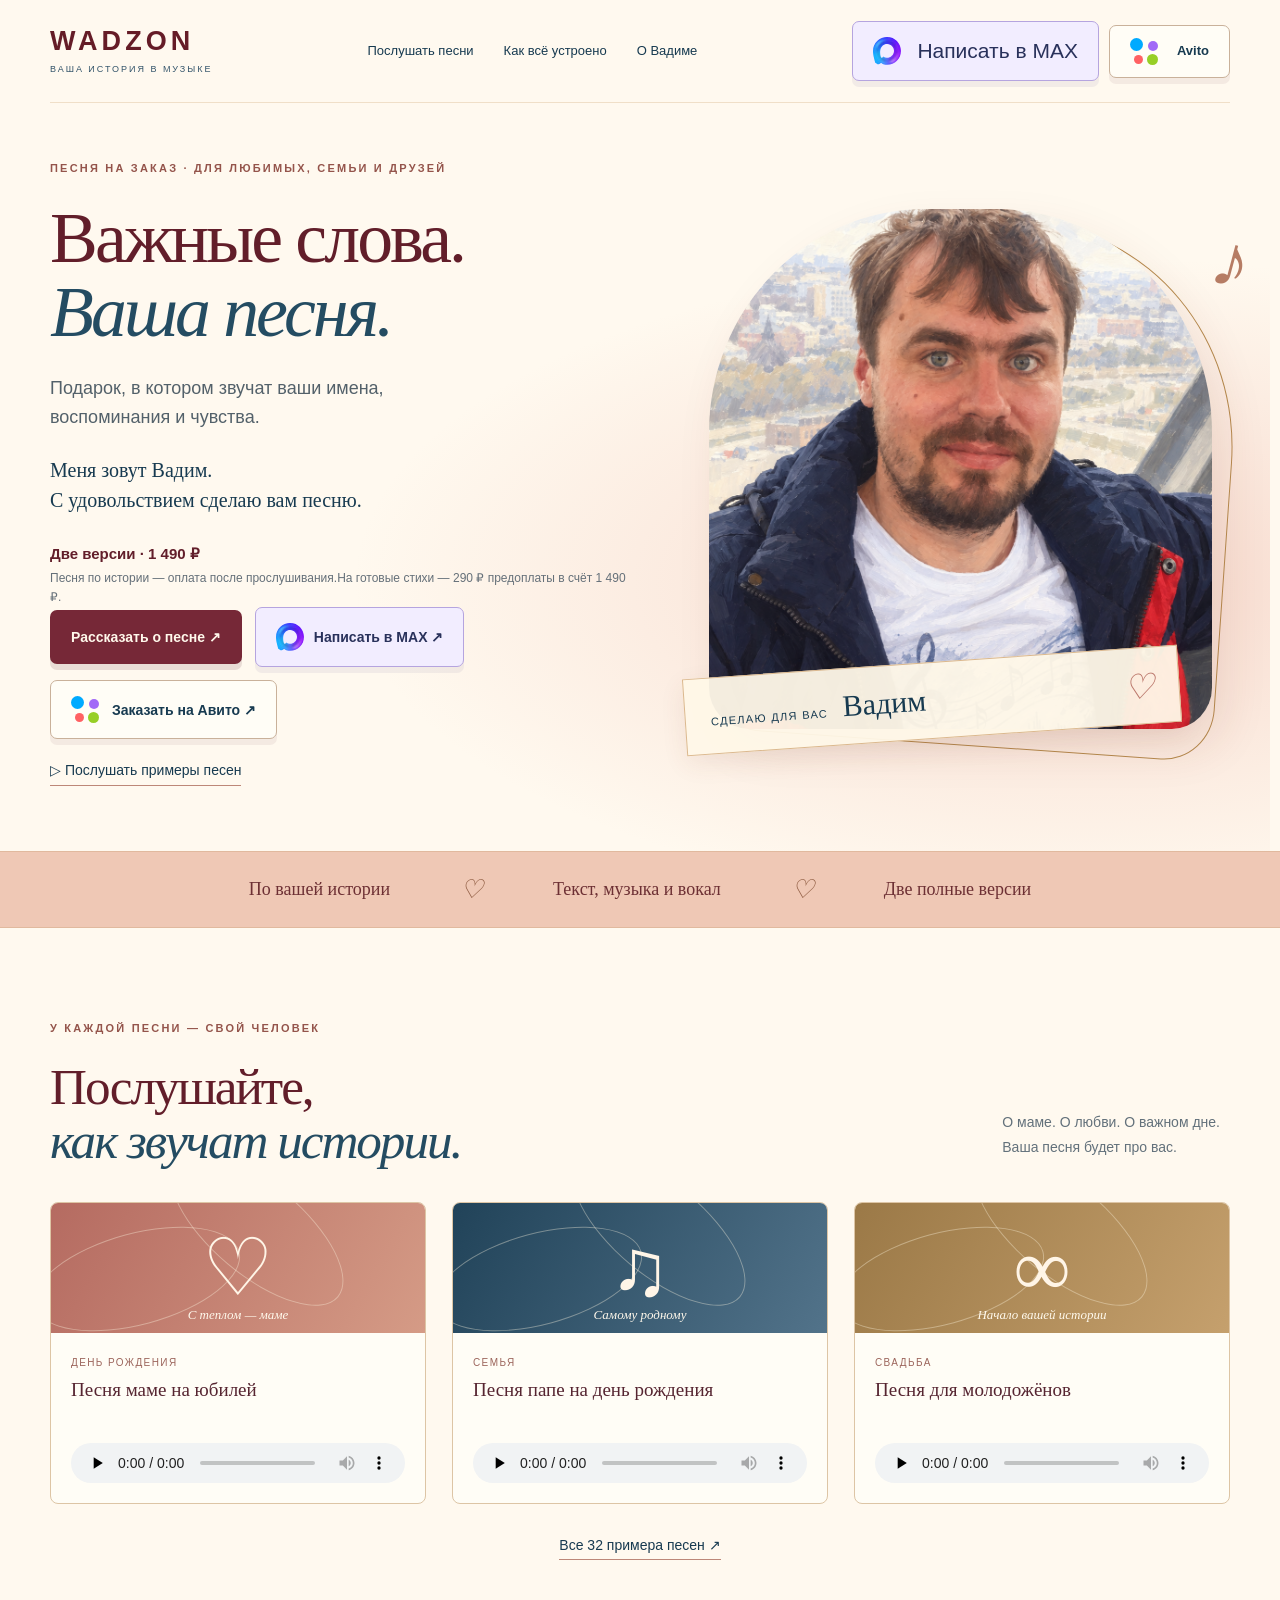
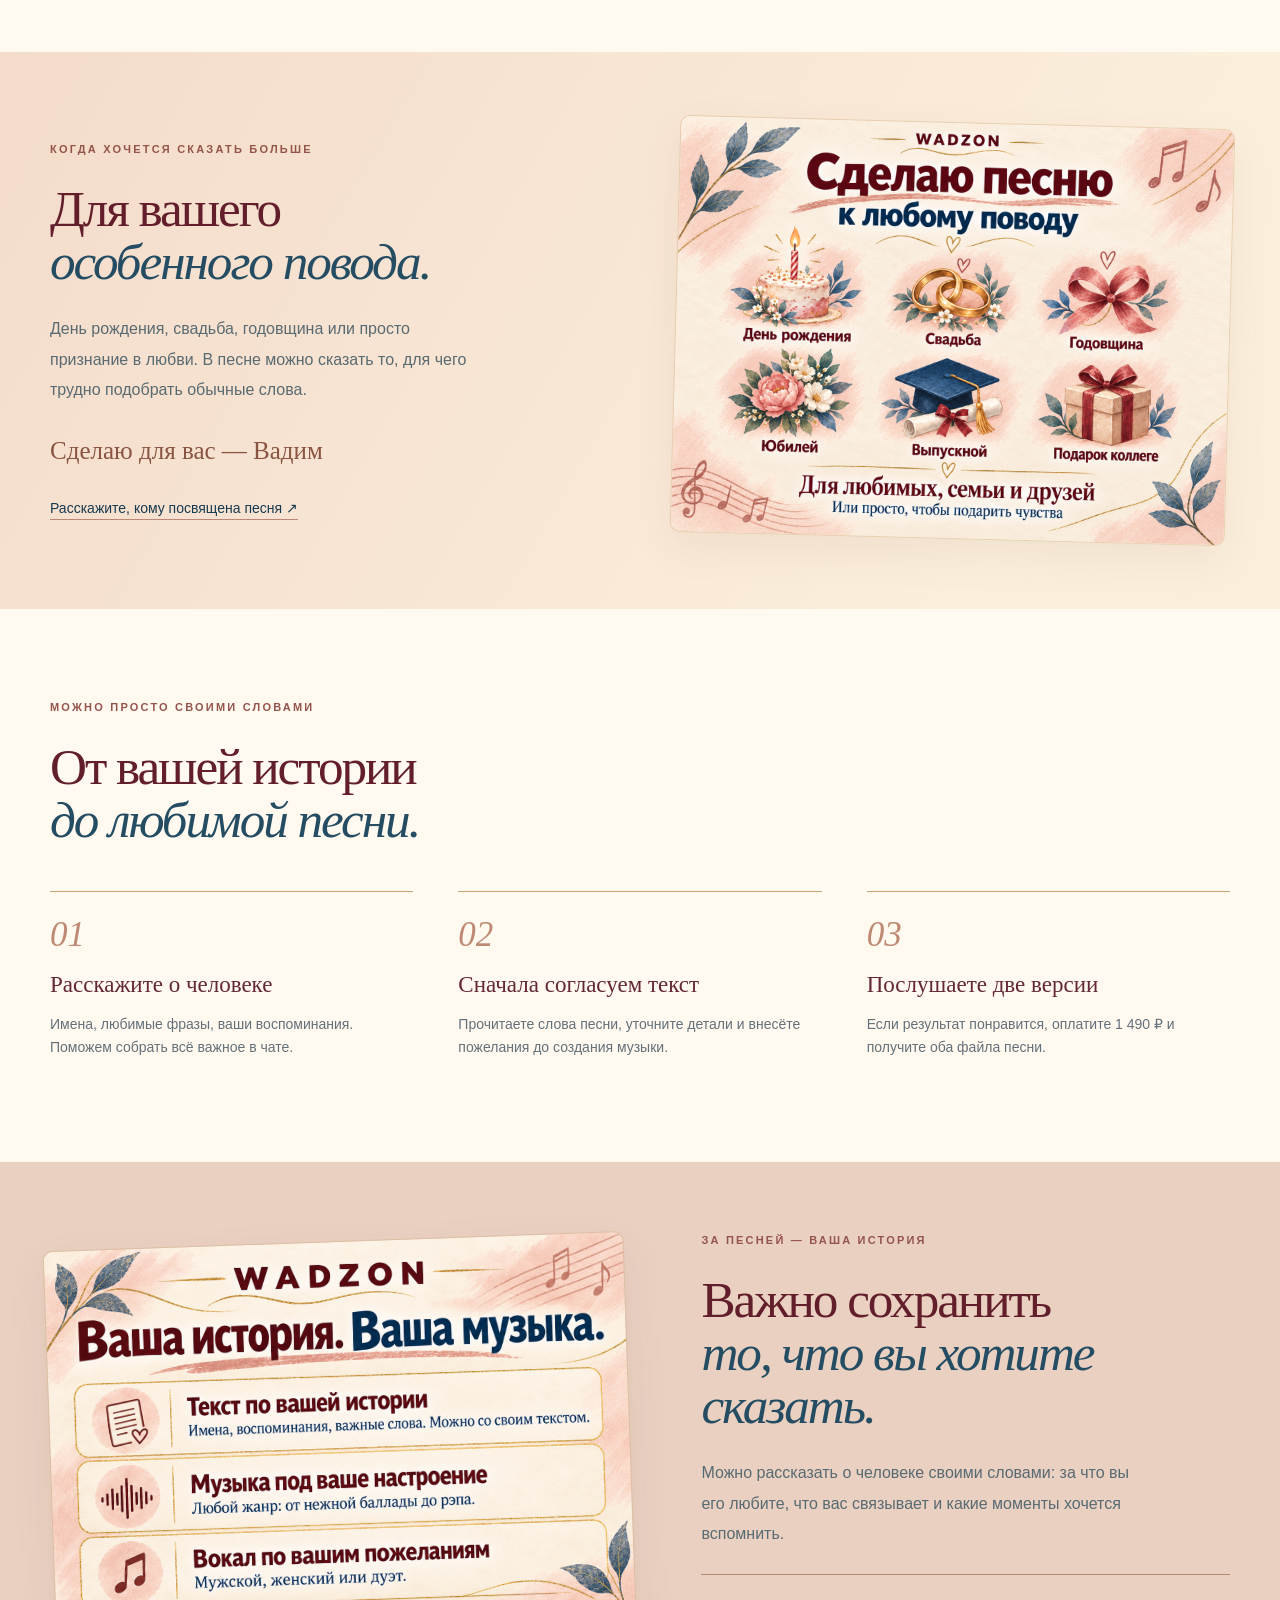
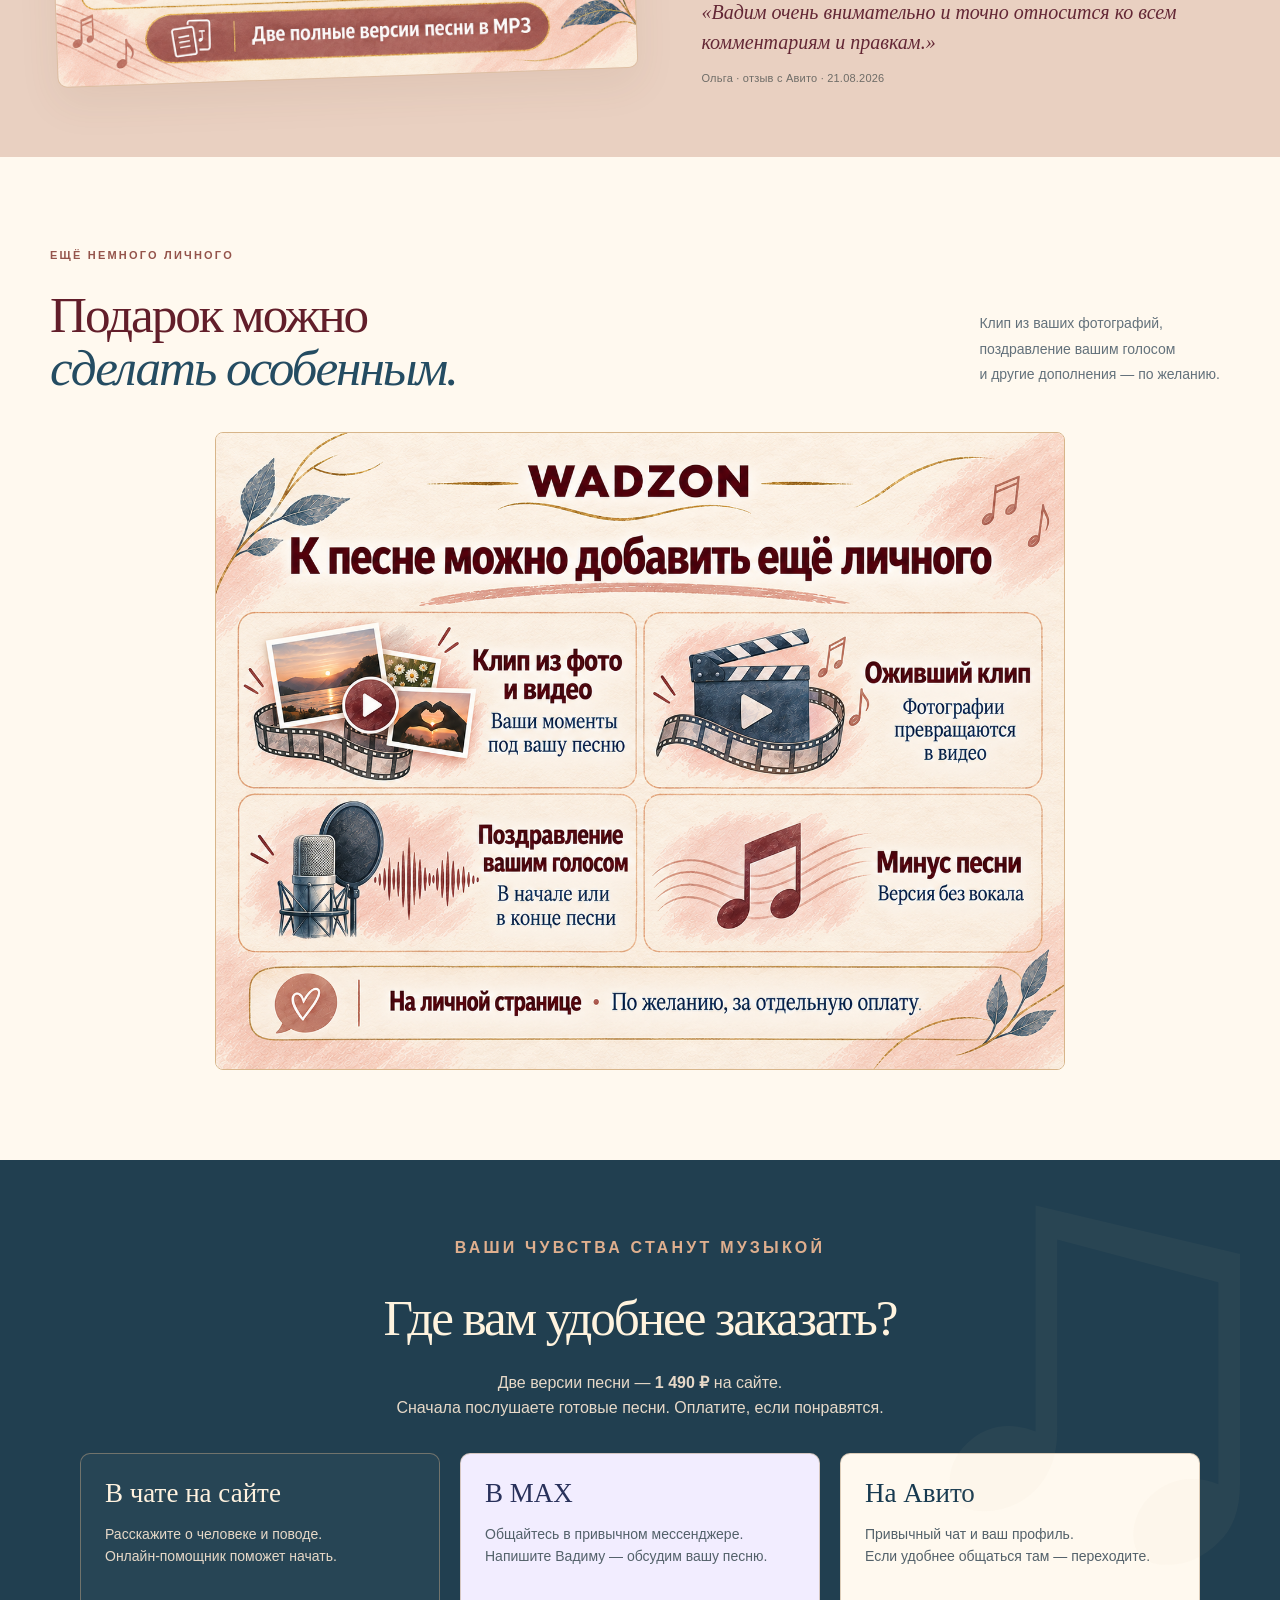
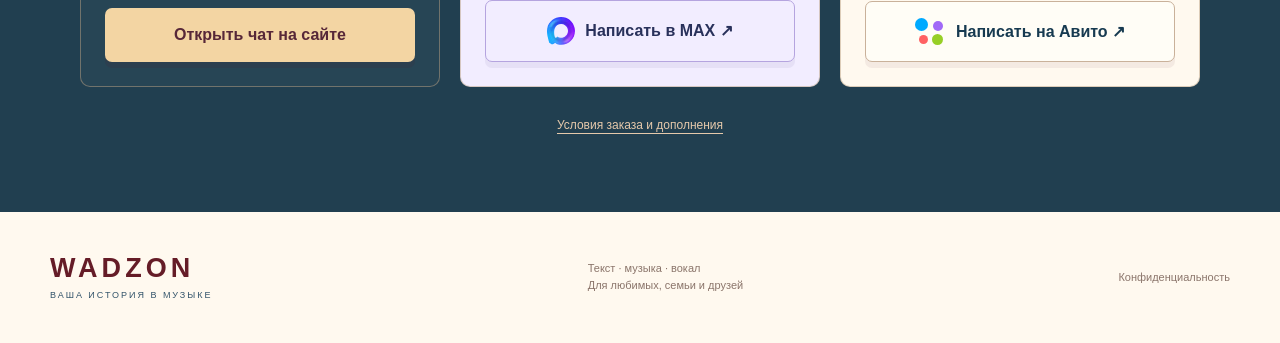
==== index.html @ cc98e728 "Preserve website orders with recovery links and unread replies" ====
<!doctype html>
<html lang="ru"><head><script data-chat-bootstrap>/* Must run first in <head>, before any analytics or other script. */
(() => {
  'use strict';
  if (!/^#chat=/.test(location.hash)) return;
  const match = /^#chat=([A-Za-z0-9_-]{43})$/.exec(location.hash);
  // Remove even a malformed recovery fragment before third-party code can see it.
  history.replaceState(null, '', location.pathname + location.search);
  // A damaged link must not silently open a different/new conversation.
  window.WadzonRecoveryToken = match ? match[1] : 'invalid';
  try {sessionStorage.setItem('wadzon-chat-restore-v1', window.WadzonRecoveryToken);} catch {}
})();
</script><meta charset="utf-8"><meta name="viewport" content="width=device-width, initial-scale=1">
<title>Песня на заказ за 1 час — WADZON | Сначала послушайте</title><meta name="description" content="Песня по вашей истории: текст, музыка и вокал, две полные версии за 1 час. На сайте — прослушивание до оплаты, скачивание за 1 490 ₽.">
<link rel="canonical" href="https://wadzon.com/">
<meta property="og:title" content="Песня на заказ за 1 час — WADZON | Сначала послушайте"><meta property="og:description" content="Песня по вашей истории: текст, музыка и вокал, две полные версии за 1 час. На сайте — прослушивание до оплаты, скачивание за 1 490 ₽.">
<meta property="og:url" content="https://wadzon.com/"><meta property="og:type" content="website">
<meta property="og:site_name" content="WADZON"><meta property="og:locale" content="ru_RU">
<meta property="og:image" content="https://wadzon.com/assets/wadzon-avatar.png">
<meta name="twitter:card" content="summary_large_image"><meta name="theme-color" content="#fff9ef">
<link rel="icon" href="assets/wadzon-avatar.png">
<script type="application/ld+json">{"@context": "https://schema.org", "@graph": [{"@type": "Person", "@id": "https://wadzon.com/contacts.html#vadim", "name": "Вадим", "alternateName": "WADZON", "url": "https://wadzon.com/contacts.html", "sameAs": ["https://www.avito.ru/brands/i24442157"]}, {"@type": "WebSite", "@id": "https://wadzon.com/#website", "url": "https://wadzon.com/", "name": "WADZON — песни на заказ", "inLanguage": "ru", "publisher": {"@id": "https://wadzon.com/contacts.html#vadim"}}, {"@type": "WebPage", "@id": "https://wadzon.com/#page", "url": "https://wadzon.com/", "name": "Песня на заказ за 1 час — WADZON | Сначала послушайте", "description": "Песня по вашей истории: текст, музыка и вокал, две полные версии за 1 час. На сайте — прослушивание до оплаты, скачивание за 1 490 ₽.", "inLanguage": "ru", "isPartOf": {"@id": "https://wadzon.com/#website"}, "about": {"@id": "https://wadzon.com/#custom-song"}}, {"@type": "Service", "@id": "https://wadzon.com/#custom-song", "name": "Песня под ключ за один час", "serviceType": "Персональная песня с текстом, музыкой и вокалом", "provider": {"@id": "https://wadzon.com/contacts.html#vadim"}, "url": "https://wadzon.com/", "description": "Песня под ключ за один час — 1 490 ₽. Текст по вашей истории, музыка и вокал. Полное прослушивание до оплаты, скачивание на личной странице.", "termsOfService": "https://wadzon.com/songs.html#terms", "offers": [{"@type": "Offer", "price": "1490", "priceCurrency": "RUB", "url": "https://wadzon.com/#order", "description": "Песня под ключ за один час — 1 490 ₽. Текст по вашей истории, музыка и вокал. Полное прослушивание до оплаты, скачивание на личной странице."}]}]}</script><link rel="stylesheet" href="warm.css?v=20261103max1"><link rel="stylesheet" href="chat.css?v=20261103retain1"><script defer src="voice-recorder.js?v=20261103retain1"></script><script defer src="chat.js?v=20261103retain1"></script></head><body class="warm-site"><a class="skip-link" href="#main">Перейти к содержанию</a>

<header class="wrap"><a class="brand" href="/">WADZON<span>ваша история в музыке</span></a><nav><a href="#examples">Послушать песни</a><a href="#how">Как всё устроено</a><a href="#about">О Вадиме</a></nav><div class="header-actions"><a class="button small max-button" href="https://max.ru/u/f9LHodD0cOLyIVBk8ZNUTHv73fjZUxaY3-7dAHGgZJhk7E81tgsPBylfXCw" target="_blank" rel="noopener noreferrer" data-metrika-goal="max_click"><img class="max-icon" src="assets/max-logo.svg" width="28" height="28" alt="" aria-hidden="true"><span class="max-label"><span class="max-label-verb">Написать в </span>MAX</span></a><a class="button small avito-button" href="https://www.avito.ru/brands/i24442157" target="_blank" rel="noopener noreferrer" data-metrika-goal="avito_click"><span class="avito-dots" aria-hidden="true"><i></i><i></i><i></i><i></i></span>Avito</a></div></header>
<main id="main"><section class="hero wrap"><div class="hero-copy"><p class="eyebrow">Песня на заказ · для любимых, семьи и друзей</p><h1>Важные слова.<br><em>Ваша песня.</em></h1><p class="lead">Подарок, в котором звучат ваши имена,<br class="desktop"> воспоминания и чувства.</p><p class="hello">Меня зовут Вадим.<br>С удовольствием сделаю вам песню.</p><p class="offer"><strong>Две версии · 1 490 ₽</strong><span>Песня по истории — оплата после прослушивания.</span><span>На готовые стихи — 290 ₽ предоплаты в счёт 1 490 ₽.</span></p><div class="hero-actions"><button class="button" type="button" data-open-chat data-metrika-goal="order_options_open">Рассказать о песне ↗</button><a class="button max-button" href="https://max.ru/u/f9LHodD0cOLyIVBk8ZNUTHv73fjZUxaY3-7dAHGgZJhk7E81tgsPBylfXCw" target="_blank" rel="noopener noreferrer" data-metrika-goal="max_click"><img class="max-icon" src="assets/max-logo.svg" width="28" height="28" alt="" aria-hidden="true">Написать в MAX ↗</a><a class="button avito-button" href="https://www.avito.ru/brands/i24442157" target="_blank" rel="noopener noreferrer" data-metrika-goal="avito_click"><span class="avito-dots" aria-hidden="true"><i></i><i></i><i></i><i></i></span>Заказать на Авито ↗</a></div><a class="text-link hero-listen" href="#examples">▷ Послушать примеры песен</a></div><div class="portrait"><span class="note note-one" aria-hidden="true">♪</span><img src="assets/warm/vadim.png" alt="Вадим — WADZON" fetchpriority="high"><div class="portrait-caption"><span>Сделаю для вас</span><strong>Вадим</strong><i aria-hidden="true">♡</i></div></div></section>
<div class="ribbon"><span>По вашей истории</span><i>♡</i><span>Текст, музыка и вокал</span><i>♡</i><span>Две полные версии</span></div>
<section class="examples wrap" id="examples"><div class="section-head"><div><p class="eyebrow">У каждой песни — свой человек</p><h2>Послушайте,<br><em>как звучат истории.</em></h2></div><p>О маме. О любви. О важном дне.<br>Ваша песня будет про вас.</p></div><div class="tracks"><article><div class="track-art rose"><span aria-hidden="true">♡</span><small>С теплом — маме</small></div><div class="track-info"><p>День рождения</p><h3>Песня маме на юбилей</h3><audio controls preload="none" src="assets/examples/birthday-mom-jubilee.mp3" aria-label="Песня маме на юбилей"></audio></div></article><article><div class="track-art navy"><span aria-hidden="true">♫</span><small>Самому родному</small></div><div class="track-info"><p>Семья</p><h3>Песня папе на день рождения</h3><audio controls preload="none" src="assets/examples/birthday-dad.mp3" aria-label="Песня папе на день рождения"></audio></div></article><article><div class="track-art gold"><span aria-hidden="true">∞</span><small>Начало вашей истории</small></div><div class="track-info"><p>Свадьба</p><h3>Песня для молодожёнов</h3><audio controls preload="none" src="assets/examples/wedding-newlyweds.mp3" aria-label="Песня для молодожёнов"></audio></div></article></div><a class="text-link all" href="songs.html#catalogue" target="_blank" rel="noopener">Все 32 примера песен ↗</a></section>
<section class="occasion"><div class="wrap split"><div><p class="eyebrow">Когда хочется сказать больше</p><h2>Для вашего<br><em>особенного повода.</em></h2><p class="body-copy">День рождения, свадьба, годовщина или просто признание в любви. В песне можно сказать то, для чего трудно подобрать обычные слова.</p><p class="signature">Сделаю для вас — Вадим</p><a class="text-link" href="#order">Расскажите, кому посвящена песня ↗</a></div><img loading="lazy" class="art-sheet" src="assets/warm/occasions.png" alt="Песня в подарок: день рождения, свадьба, годовщина, юбилей, выпускной, подарок коллеге"></div></section>
<section class="wrap process" id="how"><p class="eyebrow">Можно просто своими словами</p><h2>От вашей истории<br><em>до любимой песни.</em></h2><div class="steps"><article><span>01</span><h3>Расскажите о человеке</h3><p>Имена, любимые фразы, ваши воспоминания. Поможем собрать всё важное в чате.</p></article><article><span>02</span><h3>Сначала согласуем текст</h3><p>Прочитаете слова песни, уточните детали и внесёте пожелания до создания музыки.</p></article><article><span>03</span><h3>Послушаете две версии</h3><p>Если результат понравится, оплатите 1 490 ₽ и получите оба файла песни.</p></article></div></section>
<section class="about" id="about"><div class="wrap split"><img loading="lazy" class="art-sheet" src="assets/warm/story.png" alt="Текст, музыка и вокал по вашей истории"><div><p class="eyebrow">За песней — ваша история</p><h2>Важно сохранить<br><em>то, что вы хотите сказать.</em></h2><p class="body-copy">Можно рассказать о человеке своими словами: за что вы его любите, что вас связывает и какие моменты хочется вспомнить.</p><blockquote>«Вадим очень внимательно и точно относится ко всем комментариям и правкам.»<cite>Ольга · отзыв с Авито · 21.08.2026</cite></blockquote></div></div></section>
<section class="wrap extras"><div class="section-head"><div><p class="eyebrow">Ещё немного личного</p><h2>Подарок можно<br><em>сделать особенным.</em></h2></div><p>Клип из ваших фотографий,<br>поздравление вашим голосом<br>и другие дополнения — по желанию.</p></div><img loading="lazy" src="assets/warm/addons.png" alt="Дополнения к песне: клип, оживший клип, поздравление голосом и минус"></section>
<section class="order" id="order"><div class="wrap order-inner"><p class="eyebrow">Ваши чувства станут музыкой</p><h2>Где вам удобнее заказать?</h2><p>Две версии песни — <strong>1 490 ₽</strong> на сайте.<br>Сначала послушаете готовые песни. Оплатите, если понравятся.</p><div class="channel-grid"><article><h3>В чате на сайте</h3><p>Расскажите о человеке и поводе.<br>Онлайн-помощник поможет начать.</p><button class="button light" type="button" data-open-chat data-metrika-goal="order_options_open">Открыть чат на сайте</button></article><article class="max-channel"><h3>В MAX</h3><p>Общайтесь в привычном мессенджере.<br>Напишите Вадиму — обсудим вашу песню.</p><a class="button max-button" href="https://max.ru/u/f9LHodD0cOLyIVBk8ZNUTHv73fjZUxaY3-7dAHGgZJhk7E81tgsPBylfXCw" target="_blank" rel="noopener noreferrer" data-metrika-goal="max_click"><img class="max-icon" src="assets/max-logo.svg" width="28" height="28" alt="" aria-hidden="true">Написать в MAX ↗</a></article><article class="avito-channel"><h3>На Авито</h3><p>Привычный чат и ваш профиль.<br>Если удобнее общаться там — переходите.</p><a class="button avito-button" href="https://www.avito.ru/brands/i24442157" target="_blank" rel="noopener noreferrer" data-metrika-goal="avito_click"><span class="avito-dots" aria-hidden="true"><i></i><i></i><i></i><i></i></span>Написать на Авито ↗</a></article></div><a class="terms-link" href="songs.html#terms">Условия заказа и дополнения</a></div></section>
</main><footer class="wrap"><a class="brand" href="/">WADZON<span>ваша история в музыке</span></a><p>Текст · музыка · вокал<br>Для любимых, семьи и друзей</p><a href="https://wadzon.com/privacy.html" target="_blank" rel="noopener">Конфиденциальность</a></footer>

<nav class="mobile-order" aria-label="Заказ песни"><div class="mobile-order-actions"><button class="button light" type="button" data-open-chat data-metrika-goal="order_options_open"><svg class="chat-icon" width="24" height="24" viewBox="0 0 24 24" fill="none" stroke="currentColor" stroke-width="1.8" aria-hidden="true"><path d="M20 11.5a8 8 0 0 1-8 8H5l-3 2v-7a8 8 0 1 1 18-3Z"/></svg>чат</button><a class="button max-button" href="https://max.ru/u/f9LHodD0cOLyIVBk8ZNUTHv73fjZUxaY3-7dAHGgZJhk7E81tgsPBylfXCw" target="_blank" rel="noopener noreferrer" data-metrika-goal="max_click"><img class="max-icon" src="assets/max-logo.svg" width="28" height="28" alt="" aria-hidden="true">MAX</a><a class="button avito-button" href="https://www.avito.ru/brands/i24442157" target="_blank" rel="noopener noreferrer" data-metrika-goal="avito_click"><span class="avito-dots" aria-hidden="true"><i></i><i></i><i></i><i></i></span>Avito</a></div><small>Песня по истории · 1 490 ₽ после прослушивания</small></nav>
<dialog class="chat-dialog ym-hide-content" id="song-chat" data-api="https://orders.wadzon.com/api/site-chat" aria-labelledby="chat-title">
    <header class="chat-header"><div><h2 id="chat-title">Чат о песне</h2><small>Онлайн-помощник · <span class="chat-price">1 490 ₽</span></small><span class="chat-payment-note">Сначала послушаете. Оплатите, если понравятся.</span></div><button class="chat-close" type="button" aria-label="Закрыть чат">×</button></header>
    <div class="chat-log" role="log" aria-label="Переписка о песне" aria-live="polite" aria-relevant="additions" tabindex="0"><div class="chat-empty"><article class="chat-message from-service chat-starter"><span class="chat-who">Помощник Вадима</span><p class="chat-starter-part">Здравствуйте 😊
Меня зовут Вадим.
С удовольствием сделаю вам песню 🎵</p></article><article class="chat-message from-service chat-starter"><span class="chat-who">Помощник Вадима</span><p class="chat-starter-part">Расскажите, пожалуйста 😊

1. Для кого будет песня — как зовут этого человека и какой повод? 🎁

2. Что главное хочется сказать этому человеку? Можно добавить тёплый совместный момент ❤️

3. Какая музыка и голос вам ближе? Можно оставить на мой выбор 🎵

Можете текстом или голосовыми, если удобнее 😊</p></article></div></div>
    <button class="chat-latest" type="button" hidden>К новым сообщениям ↓</button>
    <p class="chat-status" role="status" hidden></p>
    <p class="chat-error" role="alert" hidden></p><button class="chat-retry" type="button" hidden>Повторить</button>
    <p class="chat-production-note" hidden>Сейчас не удаётся начать заказ. Попробуйте позже.</p>
    <form class="chat-form ym-disable-submit"><div class="chat-voice" hidden><div class="voice-actions"><button class="voice-record" type="button">🎙 Записать голосовое</button><button class="voice-stop" type="button" hidden>Остановить запись</button><button class="voice-send" type="button" hidden>Отправить запись</button><button class="voice-discard" type="button" hidden>Удалить запись</button></div><audio controls hidden aria-label="Прослушать свою запись"></audio><p class="voice-hint" role="status"></p></div><label class="sr-only" for="chat-message">Ваше сообщение</label><div class="chat-compose"><textarea class="ym-disable-keys" id="chat-message" rows="3" maxlength="20000" enterkeyhint="enter" placeholder="Можно отвечать своими словами…" required></textarea><button type="submit" aria-label="Отправить сообщение" disabled>Отправить</button></div></form>
  </dialog><script src="examples-data.js"></script><script src="script.js?v=20261103max1"></script><script src="service.js?v=20261103max1"></script></body></html>
---- warm.css ----
*{box-sizing:border-box}html{scroll-behavior:smooth;scroll-padding-top:32px}body{margin:0;color:#173a50;background:#fff9ef;font:16px/1.6 Arial,sans-serif}a{color:inherit;text-decoration:none}button,a,audio{touch-action:manipulation}a:focus-visible,summary:focus-visible{outline:3px solid #b48743;outline-offset:5px}img{display:block;max-width:100%}.wrap{width:min(1180px,calc(100% - 72px));margin-inline:auto}.preview{background:#18394b;color:#fff6e5;text-align:center;font-size:12px;padding:6px 20px;letter-spacing:.03em}.preview a{margin-left:20px;text-decoration:underline;text-underline-offset:3px}header{height:103px;display:flex;align-items:center;justify-content:space-between;gap:30px;border-bottom:1px solid #d9b68d66}.brand{font-size:27px;letter-spacing:.15em;font-weight:900;color:#651c27;line-height:1.1}.brand span{display:block;font-size:9px;font-weight:400;letter-spacing:.22em;text-transform:uppercase;margin-top:8px;color:#33546a}header nav{display:flex;gap:30px;font-size:13px}header nav a:hover{color:#922a3a}.button{display:inline-flex;align-items:center;justify-content:center;gap:32px;background:#762837;color:#fff8eb;padding:16px 26px;border-radius:7px;font-size:15px;font-weight:700;box-shadow:0 6px 0 #541b2720;transition:transform .2s,background .2s;min-height:54px}.button:hover{background:#5f1d2a;transform:translateY(-2px)}.button.small{font-size:13px;padding:12px 20px;min-height:44px;gap:16px}.button span{font-size:21px;font-weight:400}.hero{padding-block:57px 65px;display:grid;grid-template-columns:1.12fr 1fr;gap:75px;align-items:center;position:relative}.hero:before{content:'';position:absolute;inset:20% -40px 0 25%;z-index:-1;background:radial-gradient(ellipse at 80% 55%,#edb1a270,transparent 70%)}.eyebrow{font-size:11px;text-transform:uppercase;letter-spacing:.2em;font-weight:700;color:#94544b;margin:0 0 23px}h1,h2,h3,p{margin-top:0}h1,h2{font-family:Georgia,'Times New Roman',serif;font-weight:400;letter-spacing:-.04em;color:#621e2a;line-height:1.04}h1{font-size:clamp(48px,5.6vw,78px);margin-bottom:24px}h1 em,h2 em{color:#244c62;font-weight:400}h2{font-size:clamp(37px,4vw,55px);margin-bottom:26px}.lead{font-size:18px;line-height:1.65;color:#53616a;margin-bottom:22px}.hello{font-family:Georgia,serif;font-size:20px;line-height:1.5;margin-bottom:27px}.hero-actions{display:flex;align-items:center;gap:27px}.text-link{font-size:14px;border-bottom:1px solid #bd8778;padding-bottom:3px;white-space:nowrap}.offer{margin:25px 0 0;font-size:12px;color:#657079}.offer strong{display:block;font-size:15px;color:#621e2a;margin-bottom:3px}.portrait{position:relative;padding:10px 18px 17px 0;animation:arrive .8s ease-out}.portrait:before{content:'';position:absolute;inset:20px 0 0 18px;border:1px solid #b68a4e;border-radius:43% 43% 10% 10%;transform:rotate(4deg);z-index:-1}.portrait img{width:100%;height:520px;object-fit:cover;object-position:center 38%;border-radius:43% 43% 8% 8%;box-shadow:12px 20px 45px #74341f1a}.portrait-caption{position:absolute;bottom:7px;left:-25px;right:50px;background:#fff8e8f2;border:1px solid #dbb88e;padding:13px 25px;transform:rotate(-4deg);box-shadow:0 8px 26px #78402b17}.portrait-caption span{font-size:11px;letter-spacing:.12em;text-transform:uppercase;margin-right:15px}.portrait-caption strong{font-family:'Segoe Script','Comic Sans MS',cursive;font-size:30px;font-weight:400}.portrait-caption i{float:right;font-size:35px;color:#b97468;line-height:1.4}.note{position:absolute;font:75px Georgia;color:#b67c64;z-index:2;right:-20px;top:20px;transform:rotate(15deg)}.ribbon{display:flex;align-items:center;justify-content:center;gap:70px;background:#efc8b5;padding:22px 30px;color:#6d3034;font:18px Georgia;border-block:1px solid #caa37a66}.ribbon i{color:#8f5c42;font-size:26px}.examples{padding-block:92px}.section-head{display:flex;justify-content:space-between;align-items:end;gap:30px;margin-bottom:35px}.section-head h2{margin-bottom:0}.section-head>p{font-size:14px;line-height:1.8;margin:0 10px 7px 0;color:#63717b}.tracks{display:grid;grid-template-columns:repeat(3,1fr);gap:26px}.tracks article{border:1px solid #ddc5a5;background:#fffdf6;border-radius:8px;overflow:hidden}.track-art{height:130px;position:relative;display:flex;align-items:center;justify-content:center;overflow:hidden}.track-art:before,.track-art:after{content:'';position:absolute;width:210px;height:90px;border:1px solid #fdf5df60;border-radius:50%;transform:rotate(-15deg);left:-20px;top:30px}.track-art:after{left:100px;top:-20px;transform:rotate(40deg)}.track-art span{font:80px Georgia;color:#fff5e7;line-height:1}.track-art small{position:absolute;bottom:10px;font:italic 13px Georgia;color:#fff9ec}.rose{background:linear-gradient(120deg,#b56b61,#d59b86)}.navy{background:linear-gradient(120deg,#214359,#52738a)}.gold{background:linear-gradient(120deg,#9b7947,#c5a06d)}.track-info{padding:22px 20px 20px}.track-info p{font-size:10px;text-transform:uppercase;letter-spacing:.14em;color:#9c655c;margin-bottom:7px}.track-info h3{font:19px/1.3 Georgia;color:#562531;min-height:50px;margin-bottom:15px}audio{width:100%;height:40px;display:block}.all{display:table;margin:30px auto 0}.occasion{background:linear-gradient(120deg,#f4dbca,#fbefdc 80%);padding:70px 0}.split{display:grid;grid-template-columns:1fr 1fr;gap:70px;align-items:center}.body-copy{font-size:16px;line-height:1.9;color:#586a72;max-width:440px}.art-sheet{border-radius:10px;border:1px solid #caa27366;box-shadow:0 16px 40px #74513714;transform:rotate(1.5deg)}.signature{font:25px/1.4 'Segoe Script',Georgia,cursive;color:#895441;margin:27px 0}.process{padding-block:90px}.steps{display:grid;grid-template-columns:repeat(3,1fr);gap:45px;margin-top:45px}.steps article{border-top:1px solid #caa273;padding-top:23px}.steps span{font:italic 35px Georgia;color:#bd8972;display:block;margin-bottom:17px}.steps h3{font:23px Georgia;color:#632735;margin-bottom:15px}.steps p{font-size:14px;color:#647079}.about{background:#e9d0c1;padding:70px 0}.about .split{grid-template-columns:1.1fr 1fr}.about .art-sheet{transform:rotate(-2deg)}blockquote{margin:25px 0 0;border-top:1px solid #b38c71;padding-top:22px;color:#632735;font:italic 20px/1.5 Georgia}cite{display:block;font:11px/1.5 Arial;letter-spacing:.02em;margin-top:13px;color:#6e6c67}.extras{padding-block:90px}.extras>img{width:850px;margin:38px auto 0;border-radius:8px;border:1px solid #d7b58a}.order{background:#213f50;color:#fff7e6;position:relative;overflow:hidden}.order:before{content:'♫';font:600px Georgia;position:absolute;right:-40px;top:-160px;color:#d8b98e0c;pointer-events:none}.order-inner{text-align:center;padding-block:75px}.order .eyebrow{color:#dfaf8e}.order h2{color:#fff3de}.order p{color:#e7d9c8;font-size:16px;margin-bottom:30px}.light{background:#f3d5a3;color:#572738}.light:hover{background:#fce5bd}.order .avito{display:block;font-size:13px;margin-top:22px;text-decoration:underline;text-underline-offset:5px}footer{display:flex;justify-content:space-between;align-items:center;padding-block:42px;font-size:11px;color:#8b756b}footer p{margin:0}.references{padding-block:24px 50px;color:#6a5a51;font-size:13px;border-top:1px solid #d7b58a}.references summary{cursor:pointer}.reference-grid{display:grid;grid-template-columns:repeat(6,1fr);gap:14px;margin-top:25px}.reference-grid a{font-size:11px}.reference-grid img{border-radius:5px;margin-bottom:5px}.mobile-order{display:none}@keyframes arrive{from{opacity:0;transform:translateY(16px)}to{opacity:1;transform:translateY(0)}}@media(prefers-reduced-motion:reduce){html{scroll-behavior:auto}.portrait{animation:none}.button{transition:none}}
@media(max-width:900px){.wrap{width:calc(100% - 44px)}header nav{gap:16px}header nav a:last-child{display:none}.hero{gap:35px}.portrait img{height:450px}.hero-actions{gap:15px}.hero-actions .text-link{font-size:12px}.ribbon{gap:30px}.split{gap:35px}.tracks{gap:15px}.section-head>p{max-width:220px}}
@media(max-width:640px){body{padding-bottom:91px}.wrap{width:calc(100% - 36px)}.preview{font-size:10px;line-height:1.5;padding:6px 16px}.preview a{display:none}header{height:77px;gap:10px}header nav{display:none}.brand{font-size:22px}.brand span{font-size:7px;letter-spacing:.17em}.button.small{padding:10px 15px;font-size:11px;min-height:42px}.hero{display:flex;flex-direction:column;align-items:stretch;padding-block:33px 42px;gap:31px}.eyebrow{font-size:9px;letter-spacing:.15em;margin-bottom:17px}h1{font-size:52px;margin-bottom:18px}.lead{font-size:16px;margin-bottom:17px}.desktop{display:none}.hello{font-size:18px;margin-bottom:21px}.hero-actions{gap:18px}.hero-actions .button{font-size:13px;padding:13px 17px;gap:18px;min-height:49px}.hero-actions .text-link{font-size:11px}.offer{margin-top:19px;font-size:11px}.offer strong{font-size:14px}.portrait{width:88%;align-self:center;margin-left:12px;padding-right:12px}.portrait img{height:360px;object-position:center 33%}.portrait-caption{left:-13px;right:25px;padding:10px 17px}.portrait-caption strong{font-size:25px}.portrait-caption span{font-size:9px}.portrait-caption i{font-size:28px}.note{font-size:55px;right:-16px}.ribbon{gap:9px;padding:17px 10px;font-size:12px;line-height:1.4}.ribbon i{font-size:18px}.ribbon span{text-align:center;max-width:95px}.examples,.process,.extras{padding-block:52px}h2{font-size:38px}.section-head{display:block}.section-head>p{margin-top:22px;max-width:none;font-size:13px}.tracks{grid-template-columns:1fr;gap:19px}.tracks article{display:grid;grid-template-columns:95px 1fr}.track-art{height:100%;min-height:145px}.track-art span{font-size:60px}.track-art small{display:none}.track-info{padding:17px 15px}.track-info h3{font-size:17px;min-height:0;margin-bottom:13px}.track-info p{font-size:9px}audio{height:35px}.occasion,.about{padding-block:45px}.split,.about .split{grid-template-columns:1fr;gap:32px}.body-copy{font-size:14px}.signature{font-size:22px}.steps{grid-template-columns:1fr;gap:22px;margin-top:30px}.steps article{position:relative;padding:19px 0 0 48px}.steps span{position:absolute;left:0;top:16px;font-size:28px}.steps h3{font-size:22px;margin-bottom:10px}.steps p{font-size:14px;margin:0}.about .split>img{order:2}blockquote{font-size:19px}.extras>img{margin-top:27px}.order-inner{padding-block:48px}.order h2{font-size:39px}.order p{font-size:14px}footer{flex-wrap:wrap;gap:25px;padding-block:33px}footer>a:last-child{width:100%}.references{padding-bottom:30px;font-size:11px}.reference-grid{grid-template-columns:repeat(3,1fr);gap:10px}.mobile-order{display:block;position:fixed;z-index:20;left:0;right:0;bottom:0;background:#213f50;padding:12px 18px max(12px,env(safe-area-inset-bottom));box-shadow:0 -5px 24px #17364b26;border-top:1px solid #bc9367}.mobile-order .button{width:100%;min-height:54px;justify-content:space-between;padding-inline:23px;font-size:17px}}
@media(max-width:640px){body{overflow-x:clip}.hero{gap:0}.hero:before{inset:20% -18px 0 0}.hero-copy{display:contents}.hero .eyebrow{order:0}.hero h1{order:1;font-size:39px;margin-bottom:20px}.hero .offer{order:2;margin:0 0 20px;font-size:14px;line-height:1.55;color:#33546a}.hero .offer strong{font-size:17px;margin-bottom:4px}.hero-actions{order:3}.hero .hero-listen{order:4!important;margin:18px 0 24px!important;font-size:14px!important}.portrait{order:5;width:76%;margin:0 auto 25px}.portrait img{height:230px;object-position:center 30%}.portrait-caption{display:flex;align-items:center;justify-content:space-between;gap:7px;padding:8px 12px;right:15px}.portrait-caption span{font-size:8px;margin:0}.portrait-caption strong{font-size:20px}.portrait-caption i{font-size:22px}.hero .lead{order:6}.hero .hello{order:7}}
.button{border:1px solid transparent;font-family:inherit;cursor:pointer}.hero-actions{flex-wrap:wrap;gap:13px}.hero-actions .button{font-size:14px;padding:15px 20px;gap:10px}.hero-listen{display:inline-block;margin-top:20px}.avito-button{background:#fffdf6!important;border:1px solid #c9b19a;color:#173a50!important;gap:11px;box-shadow:0 6px 0 #541b2710}.avito-button:hover{background:#fff2df!important;border-color:#94735c}.avito-dots{position:relative;display:inline-block;width:31px;height:27px;flex:0 0 31px}.avito-dots i{position:absolute;border-radius:50%;width:13px;height:13px;background:#00aaff;left:0;top:0}.avito-dots i:nth-child(2){background:#a169f7;left:18px;top:3px;width:10px;height:10px}.avito-dots i:nth-child(3){background:#ff6163;left:4px;top:17px;width:9px;height:9px}.avito-dots i:nth-child(4){background:#97cf26;left:17px;top:16px;width:11px;height:11px}.channel-grid{display:grid;grid-template-columns:1fr 1fr;gap:24px;max-width:860px;margin:32px auto 24px;text-align:left}.channel-grid article{padding:28px;border:1px solid #bca18480;border-radius:10px;background:#ffffff08}.channel-grid h3{font:27px Georgia;color:#fff2df;margin-bottom:14px}.channel-grid p{font-size:14px;min-height:47px}.channel-grid .button{width:100%;font-size:16px}.avito-channel{background:#fff9ef!important}.avito-channel h3{color:#173a50}.avito-channel p{color:#53616a}.terms-link{font-size:12px;text-decoration:underline;text-underline-offset:4px;color:#e5c9ab}.skip-link{position:fixed;left:10px;top:-100px;z-index:100;background:#fff;padding:10px}.skip-link:focus{top:10px}.warm-site .container{width:min(1180px,calc(100% - 72px));margin:auto}.warm-site .section{padding-block:65px}.warm-site .section-heading{display:flex;justify-content:space-between;align-items:end;gap:24px;margin-bottom:32px}.warm-site .section-heading p{color:#6d777d;font-size:14px}.warm-site .example-category{border-top:1px solid #d6b58f;padding-block:20px}.warm-site .example-category__summary{cursor:pointer;font:24px Georgia;color:#632735}.warm-site .example-category__count{font:12px Arial;margin-left:15px;color:#7b6d64}.warm-site .example-grid{display:grid;grid-template-columns:repeat(3,1fr);gap:20px;margin-block:23px}.warm-site .example-card{padding:24px;background:#fffdf6;border:1px solid #dfc8ac;border-radius:9px}.warm-site .example-card h3{font:21px/1.3 Georgia;color:#632735;margin-block:13px}.warm-site .example-tags{font-size:10px;color:#8f6c5a;display:flex;flex-wrap:wrap;gap:8px}.warm-site .example-order-button{display:inline-block;font-size:12px;color:#762837;text-decoration:underline;margin-top:14px}.warm-site .terms-grid,.warm-site .addons-grid{display:grid;grid-template-columns:repeat(3,1fr);gap:25px}.warm-site .terms-grid article,.warm-site .addons-grid article{border-top:1px solid #bd9c76;padding-top:22px}.warm-site .terms-grid h3{font:23px Georgia;color:#632735}.warm-site .terms-grid p,.warm-site .terms-list,.warm-site .detail-list{font-size:14px;color:#5c6c74}.warm-site .faq-section{background:#f7e5d3}.warm-site .faq-section details{border-bottom:1px solid #c9ac8c;padding-block:20px}.warm-site .faq-section summary{cursor:pointer;font:21px Georgia;color:#632735}.warm-site .faq-section details p{margin:16px 0 0;color:#5c6c74;font-size:14px}.warm-site .section .cta{display:inline-block;background:#762837;color:#fff;padding:12px 20px;border-radius:7px;font-weight:700}
@media(max-width:640px){.hero-actions{display:grid;grid-template-columns:1fr;width:100%;gap:12px}.hero-actions .button{width:100%;font-size:16px;min-height:54px}.hero .hero-listen{order:5;align-self:flex-start;margin-block:16px 0;font-size:13px}.channel-grid{grid-template-columns:1fr;gap:17px}.channel-grid article{padding:23px}.channel-grid h3{font-size:26px}.warm-site .container{width:calc(100% - 36px)}.warm-site .section{padding-block:45px}.warm-site .section-heading{display:block}.warm-site .example-grid,.warm-site .terms-grid,.warm-site .addons-grid{grid-template-columns:1fr}.warm-site .example-card{padding:20px}.warm-site .example-category__summary{font-size:22px}.warm-site .example-category__count{display:block;margin:8px 0 0}.mobile-order .button{font-size:17px}.warm-site .chat-header h2{font-size:20px}}

/* Three public order channels: website chat, Vadim in MAX and Avito. */
.header-actions{display:flex;align-items:center;gap:10px}.header-actions .button{white-space:nowrap}
.max-button{background:#f2edff!important;border:1px solid #b5a4df;color:#29315b!important;gap:10px;box-shadow:0 6px 0 #453b7b12}
.max-button:hover{background:#e8e0ff!important;border-color:#8065c1}
.max-icon{display:block;width:28px;height:28px;flex:0 0 28px;border-radius:8px}
.channel-grid{grid-template-columns:repeat(3,minmax(0,1fr));max-width:1120px;gap:20px}
.channel-grid article{display:flex;flex-direction:column;padding:24px}
.channel-grid .button{margin-top:auto;gap:10px;padding-inline:16px}
.max-channel{background:#f2edff!important}
.max-channel h3{color:#29315b}.max-channel p{color:#53616a}
.mobile-order-actions{display:grid;grid-template-columns:repeat(3,minmax(0,1fr));gap:8px}
@media(max-width:1050px){header.wrap>nav{display:none}}
@media(min-width:641px) and (max-width:850px){.channel-grid{grid-template-columns:1fr;max-width:520px}}
@media(max-width:640px){
  .header-actions{gap:7px}
  .header-actions .button.small{padding:9px 10px;gap:6px;font-size:11px}
  .header-actions .max-icon{width:23px;height:23px;flex-basis:23px;border-radius:6px}
  .header-actions .avito-dots{transform:scale(.8);width:25px;flex-basis:25px;transform-origin:left center;margin-right:-4px}
  .channel-grid{grid-template-columns:1fr}
  .mobile-order{padding-inline:12px}
  .mobile-order-actions .button{min-width:0;width:100%;min-height:54px;padding:10px 6px;gap:7px;font-size:15px;justify-content:center;white-space:nowrap}
  .mobile-order-actions .max-icon{width:24px;height:24px;flex-basis:24px;border-radius:6px}
  .mobile-order-actions .avito-dots{transform:scale(.8);width:25px;flex-basis:25px;transform-origin:left center;margin-right:-4px}
  .chat-icon{flex:0 0 24px}
}
@media(max-width:380px){header.wrap>.brand{font-size:18px;letter-spacing:.1em}header.wrap>.brand span{font-size:6px;letter-spacing:.1em}.header-actions .button.small{padding-inline:8px}.mobile-order-actions .button{gap:5px;font-size:14px}}



@media(max-width:640px){.header-actions .max-label-verb{display:none}}
---- chat.css ----
/* Focused customer chat. */
.chat-retention{flex:none;padding:8px 20px;background:#fff8ed;border-bottom:1px solid #dfd3bc;font:13px/1.4 Arial,sans-serif}.chat-retention button{border:0;background:transparent;padding:4px 0;color:#724714;text-decoration:underline;cursor:pointer;font:inherit}.chat-retention span{display:block}.chat-retention input{display:block;width:100%;box-sizing:border-box;margin-top:6px;padding:7px;border:1px solid #baa57f;border-radius:5px;font:13px Arial,sans-serif}.chat-return{position:fixed;right:20px;bottom:20px;z-index:90;border:1px solid #ba8237;border-radius:14px;padding:15px 20px;max-width:calc(100vw - 32px);background:#fff2d9;color:#473016;font:700 15px/1.4 Arial,sans-serif;box-shadow:0 4px 24px #33200d33;cursor:pointer}.chat-has-unread::after{content:' •';color:#b73c18;font-size:20px}.chat-return:focus-visible,.chat-retention button:focus-visible{outline:3px solid #b17821;outline-offset:3px}@media(max-width:620px){.chat-return{bottom:calc(100px + env(safe-area-inset-bottom));right:16px;left:16px;max-width:none;text-align:center;padding:12px}.chat-retention{padding:5px 18px;font-size:12px}.chat-retention span{max-height:56px;overflow:auto}}
.chat-is-open{overflow:hidden}.chat-is-open .mobile-bar,.chat-is-open .mobile-cta{display:none!important}
.chat-dialog{--ink:#17283f;--line:#d6e0ee;position:fixed;inset:0;margin:auto;width:min(620px,calc(100% - 32px));height:min(780px,calc(100dvh - 48px));max-height:none;max-width:none;padding:0;border:1px solid var(--line);border-radius:18px;background:#f2f5fa;color:var(--ink);box-shadow:0 24px 100px #102c5555;overflow:hidden;font:16px/1.5 Arial,sans-serif}.chat-dialog::backdrop{background:#12233b99;backdrop-filter:blur(4px)}.chat-dialog[open]{display:flex;flex-direction:column}
.chat-header{display:flex;align-items:center;justify-content:space-between;gap:18px;padding:20px 24px;background:#fff;border-bottom:1px solid var(--line);flex:none}.chat-header h2{font:700 21px/1.25 Arial,sans-serif;letter-spacing:-.025em;margin:0}.chat-header small{display:block;color:#50627a;font-size:13px;margin-top:5px}.chat-close{height:42px;width:42px;flex:0 0 42px;border:1px solid #bac9dd;background:#fff;color:#213956;border-radius:10px;font-size:26px;line-height:1;cursor:pointer}
.chat-log{flex:1;min-height:0;overflow-y:auto;padding:24px;overscroll-behavior:contain;scrollbar-gutter:stable}.chat-empty{padding:24px 0;color:#475c77}.chat-empty h3{font:700 26px/1.25 Arial,sans-serif;letter-spacing:-.025em;color:#17283f;margin:0 0 12px}.chat-empty p{font:16px/1.65 Arial,sans-serif;max-width:420px;margin:0;color:#475c77}
.chat-message{max-width:92%;padding:14px 17px;margin-bottom:16px;border:1px solid #d5deeb;border-radius:14px;background:#fff;overflow-wrap:anywhere}.chat-message.from-client{margin-left:auto;background:#dfeaff;border-color:#bdcff1}.chat-who{font-size:12px;font-weight:700;color:#34527b}.chat-message p{font:16px/1.6 Arial,sans-serif;white-space:pre-wrap;color:#17283f;margin:5px 0 0}.chat-song-link{display:inline-block;margin-top:12px;color:#124dbf;font-weight:700;text-underline-offset:4px}
.chat-status{font-size:14px;color:#3a526f;padding:10px 24px 0;margin:0;flex:none}.chat-error{font-size:14px;color:#9a281e;background:#fff0ec;border-top:1px solid #eac1b9;padding:12px 24px;margin:0;flex:none}.chat-retry,.chat-latest{align-self:center;font:700 14px Arial,sans-serif;background:#fff;color:#174da9;border:1px solid #9db6df;border-radius:9px;padding:10px 16px;margin:8px;cursor:pointer}.chat-production-note{font-size:14px;padding:12px 24px;margin:0;color:#9a281e}
.chat-form{flex:none;padding:16px 24px 20px;background:#fff;border-top:1px solid var(--line)}.chat-compose{display:flex;align-items:end;gap:10px}.chat-compose textarea{width:100%;min-width:0;min-height:58px;max-height:150px;resize:vertical;border:1px solid #8fa8cc;border-radius:10px;background:#fff;padding:15px;font:16px/1.5 Arial,sans-serif;color:#17283f}.chat-compose textarea::placeholder{color:#5b6e87}.chat-compose button{border:1px solid #1754cb;background:#1754cb;color:#fff;min-height:54px;padding:0 18px;border-radius:10px;cursor:pointer;font:700 14px Arial,sans-serif;flex:none}.chat-compose button:disabled{background:#e4eaf3;border-color:#d6dfeb;color:#687a94;cursor:default}
.chat-dialog button:focus-visible,.chat-dialog textarea:focus-visible{outline:3px solid #daa218;outline-offset:3px}.sr-only{position:absolute!important;width:1px;height:1px;padding:0;margin:-1px;overflow:hidden;clip:rect(0,0,0,0);white-space:nowrap;border:0}[hidden]{display:none!important}button[data-open-chat]{font-family:inherit;cursor:pointer}
@media(max-width:620px){.chat-dialog{width:100%;height:100dvh;border:0;border-radius:0}.chat-header{padding:16px 18px}.chat-header h2{font-size:20px}.chat-log{padding:18px}.chat-empty{padding:20px 0}.chat-empty h3{font-size:25px}.chat-form{padding:14px 16px calc(14px + env(safe-area-inset-bottom))}.chat-compose{gap:8px}.chat-compose textarea{min-height:60px;padding:13px}.chat-compose button{min-height:52px;padding:0 13px;font-size:13px}.chat-message{max-width:97%;padding:12px 14px}.chat-message p{font-size:16px}.chat-status{padding:8px 18px}.chat-error,.chat-production-note{padding:12px 18px}}

/* Keep the real conversation readable and independent from marketing layout. */
.warm-site .chat-dialog{background:#fff8ee;--ink:#173a50;--line:#dfc8ac;animation:none}
.warm-site .chat-dialog .chat-header{width:auto;height:auto;margin:0;background:#fffaf2;border-bottom:1px solid #dfc8ac;flex-shrink:0}
.warm-site .chat-header h2{font:700 21px/1.25 Arial,sans-serif;color:#632735;letter-spacing:0}
.warm-site .chat-dialog .chat-log{scroll-behavior:auto}.warm-site .chat-empty h3{color:#632735}
.warm-site .chat-message.from-client{background:#f3ddcf;border-color:#dcbaa8}
.warm-site .chat-who{color:#7b3c41}.warm-site .chat-form{background:#fffaf2;border-color:#dfc8ac}
.warm-site .chat-compose textarea{border-color:#b69b89}.warm-site .chat-compose button{background:#762837;border-color:#762837}
.warm-site .chat-compose button:disabled{background:#e8ded3;border-color:#d7c6b6;color:#7b6d66}
.chat-is-open .mobile-order{display:none!important}
.warm-site .chat-message p{font:18px/1.7 Arial,sans-serif;color:#172b3a;letter-spacing:0}
.warm-site .chat-message{padding:16px 19px;background:#fff;border-color:#d9c9b7;max-width:96%}
.warm-site .chat-message.from-client{background:#f3ddcf}.warm-site .chat-who{font-size:13px;color:#68333b}
.warm-site .chat-compose textarea{font-size:18px;min-height:84px;line-height:1.5}
.warm-site .chat-lyric-pages{display:grid;gap:16px;margin-top:12px}
.warm-site .chat-lyric-page{display:block;border:1px solid #d9c9b7;border-radius:9px;overflow:hidden;background:#fff}
.warm-site .chat-lyric-page img{display:block;width:100%;height:auto}
.warm-site .chat-message details{margin-top:14px;font:15px/1.5 Arial,sans-serif}
.warm-site .chat-message summary{cursor:pointer;color:#71353e;padding:8px 0}
.warm-site .chat-message [hidden]{display:none}
.warm-site .chat-payment-note{display:block;margin-top:5px;font:13px/1.45 Arial,sans-serif;color:#33546a;max-width:390px}
.warm-site .chat-dialog .chat-empty{padding:0;color:#172b3a}
.warm-site .chat-empty .chat-starter-part{white-space:pre-line;font:17px/1.55 Arial,sans-serif;color:#172b3a;margin:0 0 16px;max-width:none}
.warm-site .chat-empty .chat-starter-part:last-child{margin-bottom:0}
.warm-site .chat-log:focus{outline:none}
.warm-site .chat-empty .chat-starter{background:#fff;border:1px solid #d9c9b7;margin:0 0 14px;max-width:100%;padding:13px 16px}
.warm-site .chat-empty .chat-starter-part{margin:5px 0 0}
.chat-voice{margin-bottom:10px}.voice-actions{display:flex;flex-wrap:wrap;gap:8px}.voice-actions button{font:600 14px Arial,sans-serif;padding:9px 12px;min-height:40px;border:1px solid #b69b89;border-radius:8px;background:#fff;color:#632735;cursor:pointer}.voice-actions .voice-send,.voice-actions .voice-stop{background:#762837;color:#fff}.voice-actions button:disabled{opacity:.55;cursor:default}.voice-hint{font:12px/1.4 Arial,sans-serif;color:#50627a;margin:7px 0 0}.chat-voice audio{width:100%;height:36px;margin-top:8px}.chat-message audio{width:100%;height:40px;margin-top:9px}
@media(max-width:640px){.warm-site .chat-header{gap:12px;padding:13px 16px}.warm-site .chat-header h2{font-size:19px}.warm-site .chat-empty .chat-starter-part{font-size:16px;line-height:1.5;margin-bottom:13px}.warm-site .chat-dialog .chat-log{padding:16px}.warm-site .chat-payment-note{font-size:12px}.warm-site .chat-compose textarea{font-size:16px;min-height:60px}.mobile-order small{display:block;text-align:center;color:#fff3de;font:12px/1.4 Arial,sans-serif;margin-top:7px}body.warm-site{padding-bottom:110px}}
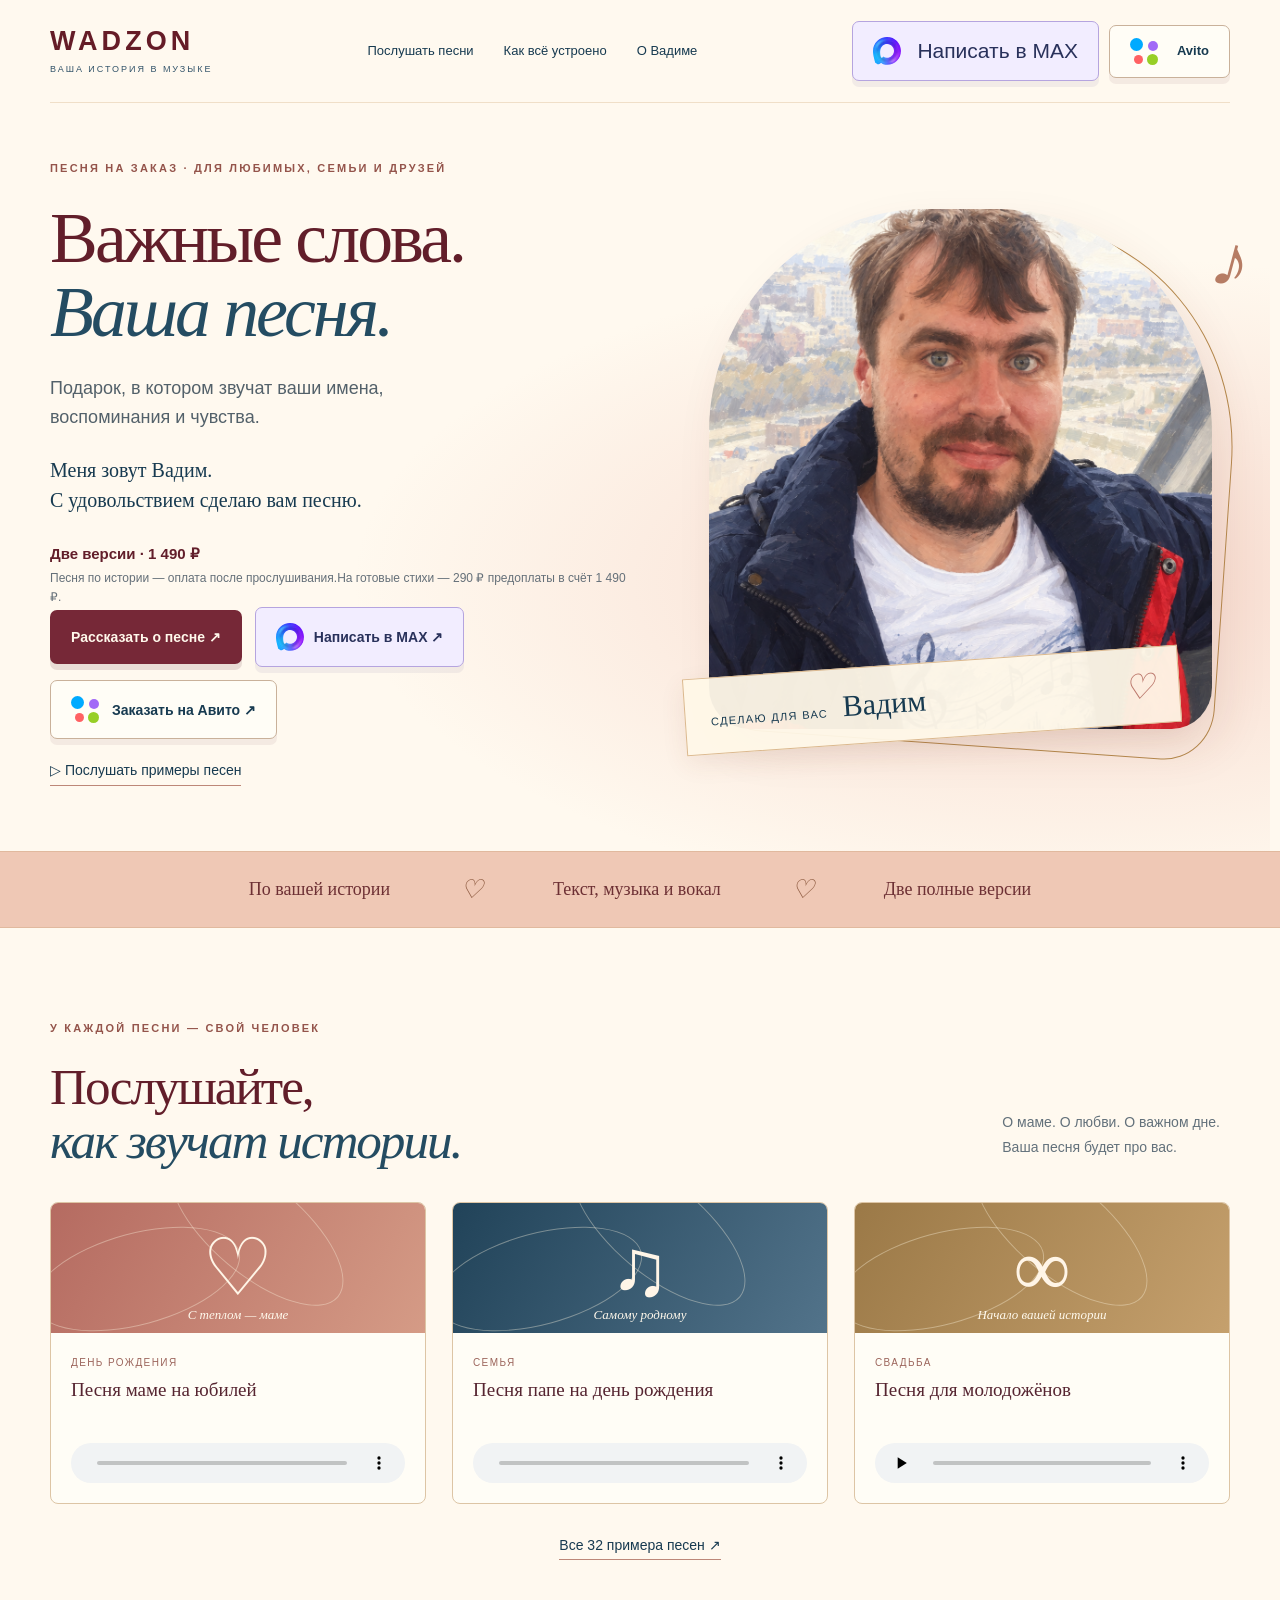
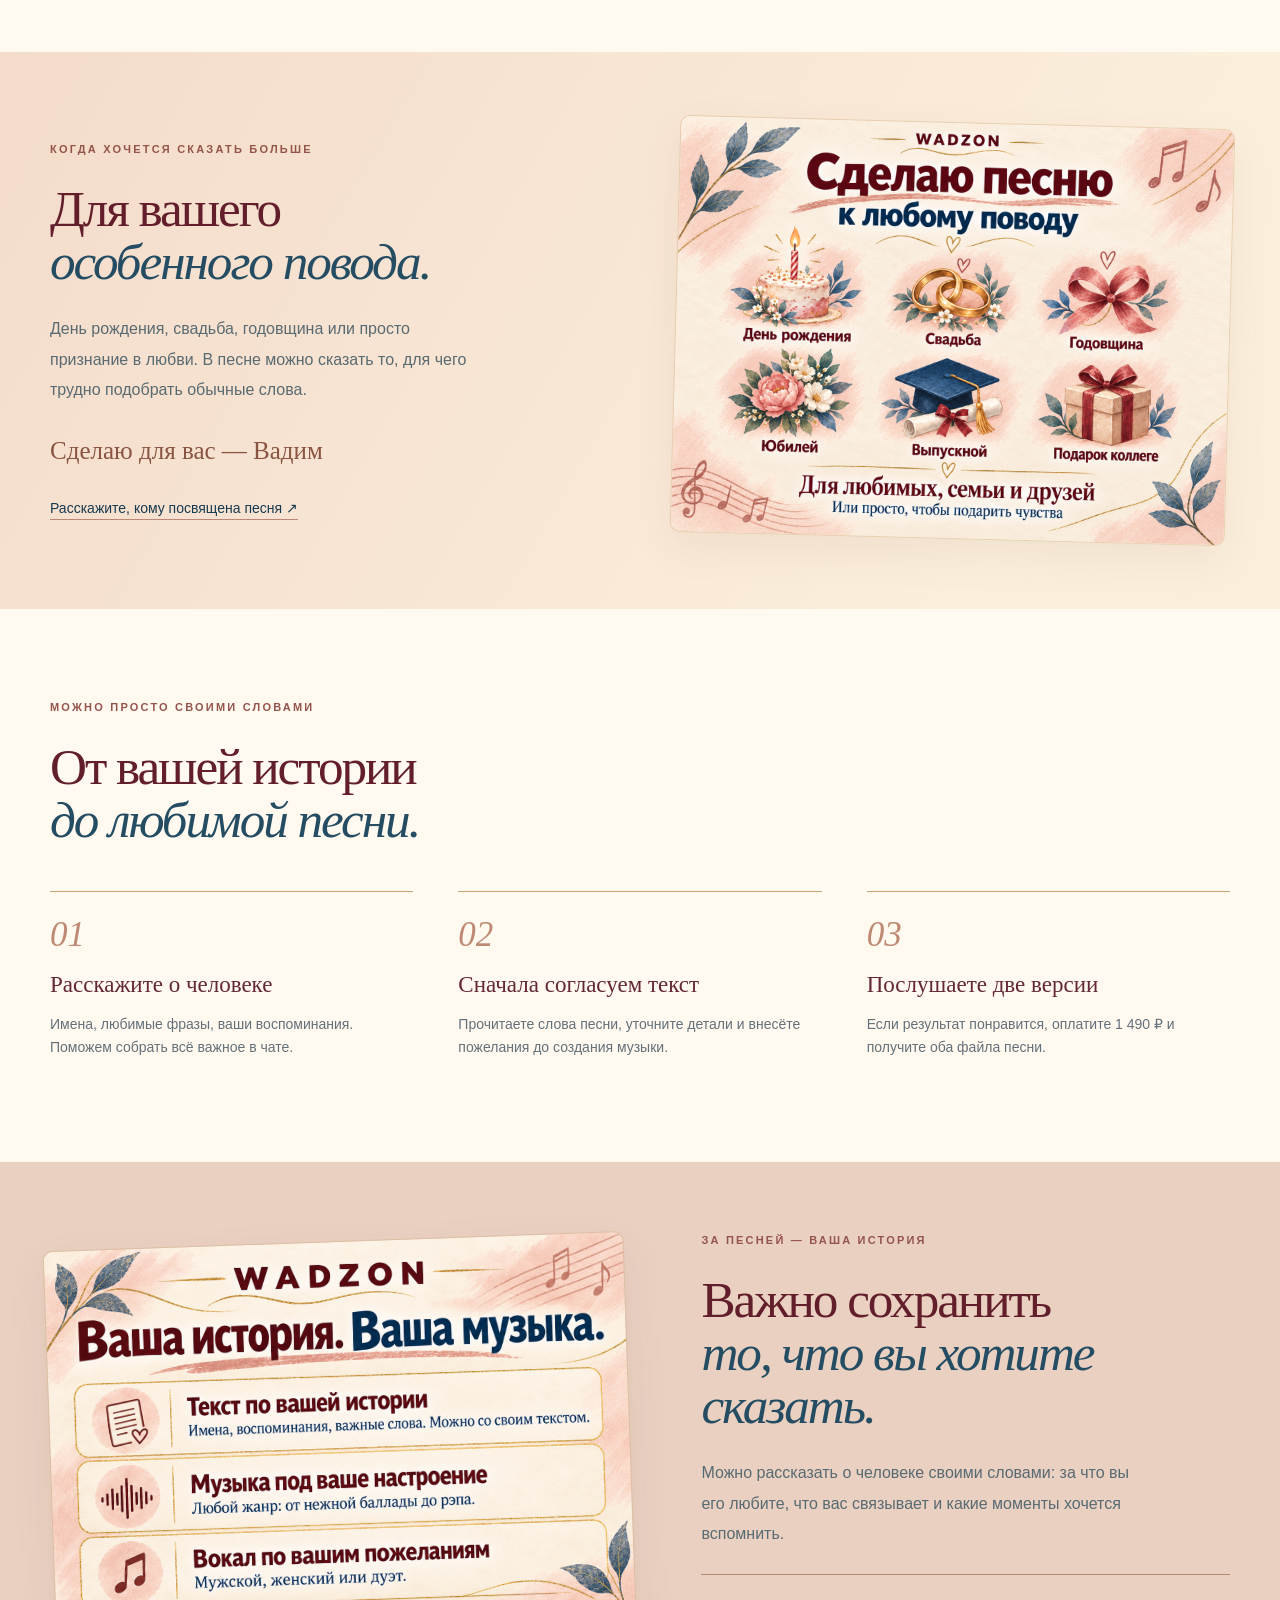
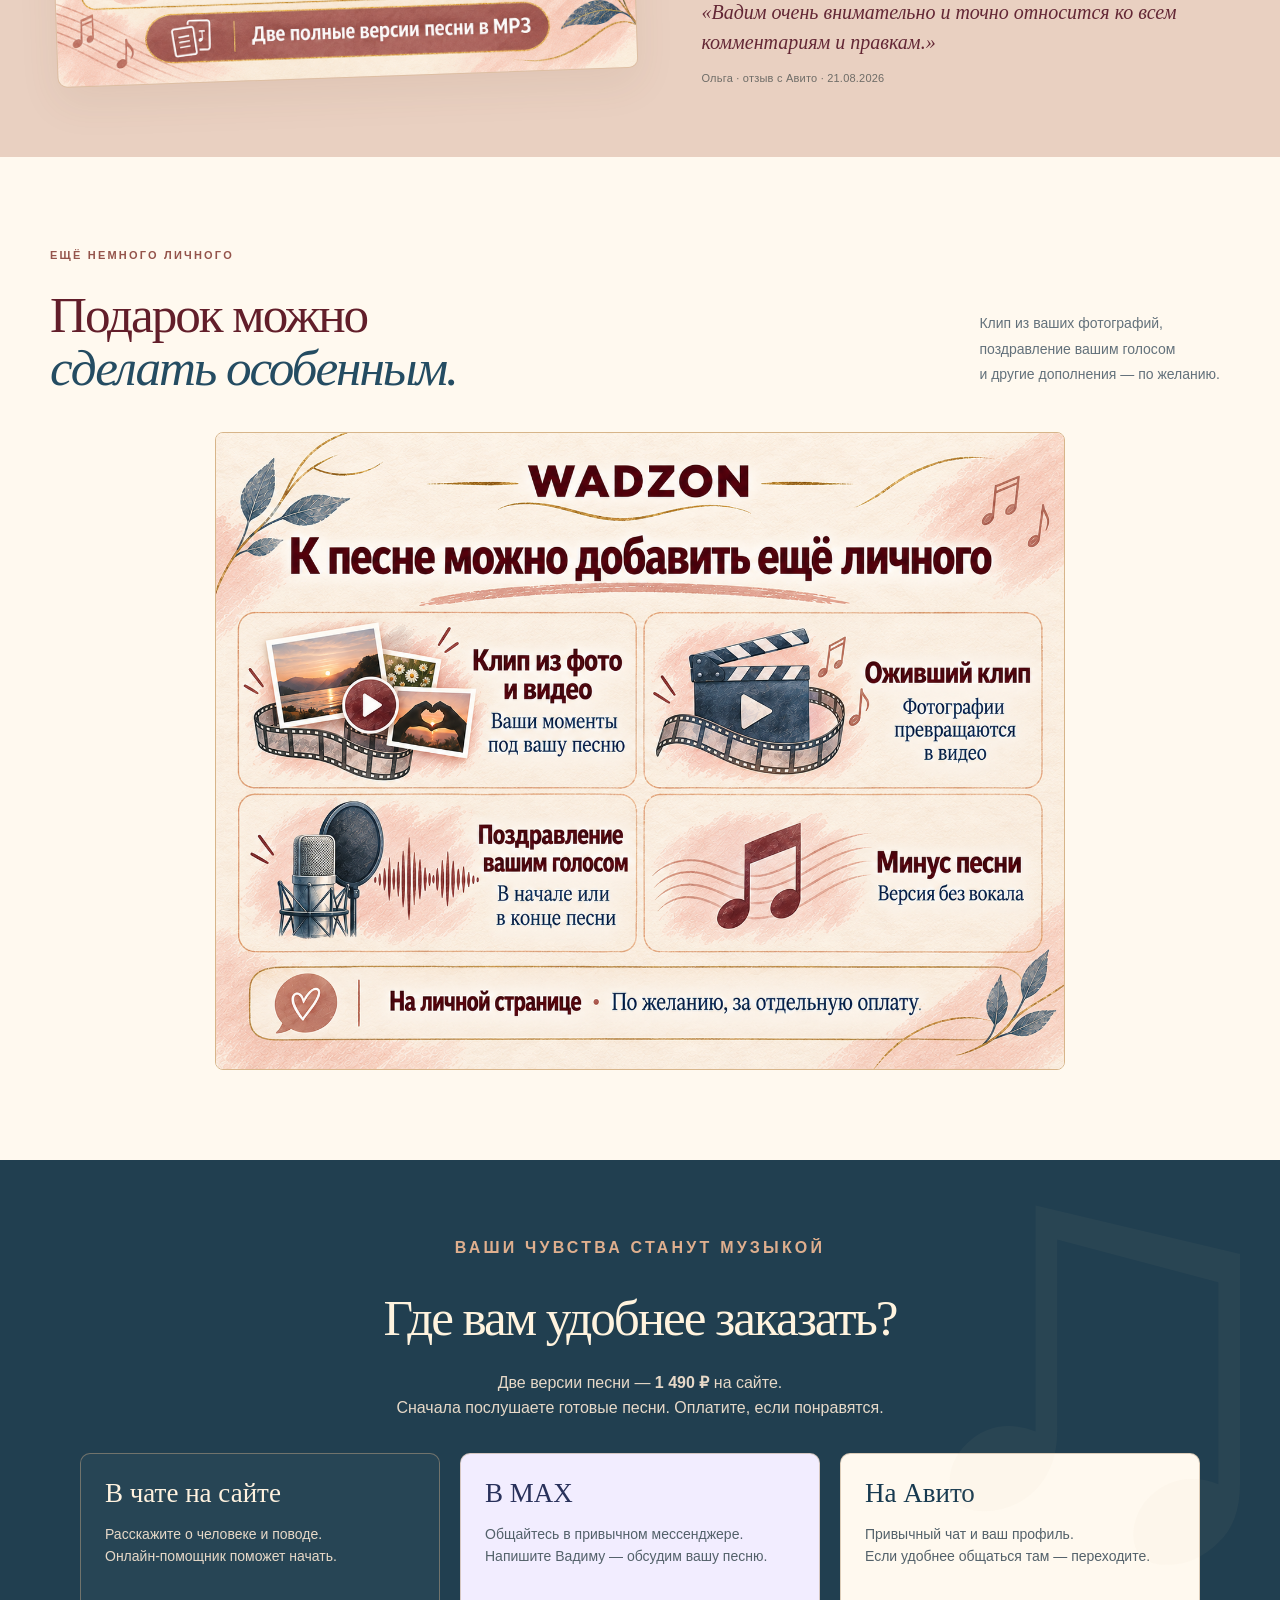
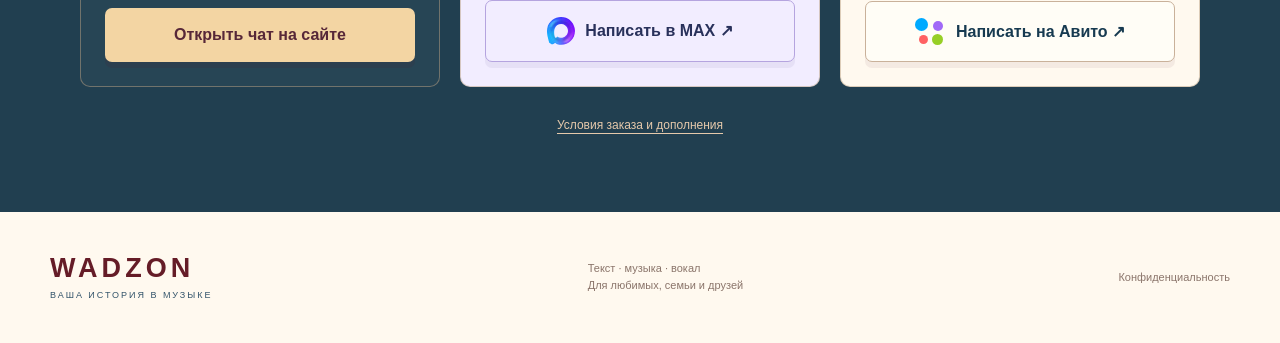
==== commit cd9a11a3: "Notify consenting customers about replies and ready songs" ====
--- a/index.html
+++ b/index.html
@@ -2,6 +2,13 @@
 <html lang="ru"><head><script data-chat-bootstrap>/* Must run first in <head>, before any analytics or other script. */
 (() => {
   'use strict';
+  if (location.hostname === 'wadzon.ru') {
+    const canonical = 'https://wadzon.com' + location.pathname + location.search + location.hash;
+    // The destination retains the capability; scripts on the old origin must not see it.
+    if (/^#chat=/.test(location.hash)) history.replaceState(null, '', location.pathname + location.search);
+    location.replace(canonical);
+    return;
+  }
   if (!/^#chat=/.test(location.hash)) return;
   const match = /^#chat=([A-Za-z0-9_-]{43})$/.exec(location.hash);
   // Remove even a malformed recovery fragment before third-party code can see it.
@@ -19,7 +26,7 @@
 <meta property="og:image" content="https://wadzon.com/assets/wadzon-avatar.png">
 <meta name="twitter:card" content="summary_large_image"><meta name="theme-color" content="#fff9ef">
 <link rel="icon" href="assets/wadzon-avatar.png">
-<script type="application/ld+json">{"@context": "https://schema.org", "@graph": [{"@type": "Person", "@id": "https://wadzon.com/contacts.html#vadim", "name": "Вадим", "alternateName": "WADZON", "url": "https://wadzon.com/contacts.html", "sameAs": ["https://www.avito.ru/brands/i24442157"]}, {"@type": "WebSite", "@id": "https://wadzon.com/#website", "url": "https://wadzon.com/", "name": "WADZON — песни на заказ", "inLanguage": "ru", "publisher": {"@id": "https://wadzon.com/contacts.html#vadim"}}, {"@type": "WebPage", "@id": "https://wadzon.com/#page", "url": "https://wadzon.com/", "name": "Песня на заказ за 1 час — WADZON | Сначала послушайте", "description": "Песня по вашей истории: текст, музыка и вокал, две полные версии за 1 час. На сайте — прослушивание до оплаты, скачивание за 1 490 ₽.", "inLanguage": "ru", "isPartOf": {"@id": "https://wadzon.com/#website"}, "about": {"@id": "https://wadzon.com/#custom-song"}}, {"@type": "Service", "@id": "https://wadzon.com/#custom-song", "name": "Песня под ключ за один час", "serviceType": "Персональная песня с текстом, музыкой и вокалом", "provider": {"@id": "https://wadzon.com/contacts.html#vadim"}, "url": "https://wadzon.com/", "description": "Песня под ключ за один час — 1 490 ₽. Текст по вашей истории, музыка и вокал. Полное прослушивание до оплаты, скачивание на личной странице.", "termsOfService": "https://wadzon.com/songs.html#terms", "offers": [{"@type": "Offer", "price": "1490", "priceCurrency": "RUB", "url": "https://wadzon.com/#order", "description": "Песня под ключ за один час — 1 490 ₽. Текст по вашей истории, музыка и вокал. Полное прослушивание до оплаты, скачивание на личной странице."}]}]}</script><link rel="stylesheet" href="warm.css?v=20261103max1"><link rel="stylesheet" href="chat.css?v=20261103retain1"><script defer src="voice-recorder.js?v=20261103retain1"></script><script defer src="chat.js?v=20261103retain1"></script></head><body class="warm-site"><a class="skip-link" href="#main">Перейти к содержанию</a>
+<script type="application/ld+json">{"@context": "https://schema.org", "@graph": [{"@type": "Person", "@id": "https://wadzon.com/contacts.html#vadim", "name": "Вадим", "alternateName": "WADZON", "url": "https://wadzon.com/contacts.html", "sameAs": ["https://www.avito.ru/brands/i24442157"]}, {"@type": "WebSite", "@id": "https://wadzon.com/#website", "url": "https://wadzon.com/", "name": "WADZON — песни на заказ", "inLanguage": "ru", "publisher": {"@id": "https://wadzon.com/contacts.html#vadim"}}, {"@type": "WebPage", "@id": "https://wadzon.com/#page", "url": "https://wadzon.com/", "name": "Песня на заказ за 1 час — WADZON | Сначала послушайте", "description": "Песня по вашей истории: текст, музыка и вокал, две полные версии за 1 час. На сайте — прослушивание до оплаты, скачивание за 1 490 ₽.", "inLanguage": "ru", "isPartOf": {"@id": "https://wadzon.com/#website"}, "about": {"@id": "https://wadzon.com/#custom-song"}}, {"@type": "Service", "@id": "https://wadzon.com/#custom-song", "name": "Песня под ключ за один час", "serviceType": "Персональная песня с текстом, музыкой и вокалом", "provider": {"@id": "https://wadzon.com/contacts.html#vadim"}, "url": "https://wadzon.com/", "description": "Песня под ключ за один час — 1 490 ₽. Текст по вашей истории, музыка и вокал. Полное прослушивание до оплаты, скачивание на личной странице.", "termsOfService": "https://wadzon.com/songs.html#terms", "offers": [{"@type": "Offer", "price": "1490", "priceCurrency": "RUB", "url": "https://wadzon.com/#order", "description": "Песня под ключ за один час — 1 490 ₽. Текст по вашей истории, музыка и вокал. Полное прослушивание до оплаты, скачивание на личной странице."}]}]}</script><link rel="stylesheet" href="warm.css?v=20261103max1"><link rel="stylesheet" href="chat.css?v=20261103notify1"><link rel="stylesheet" href="customer-notifications.css?v=20261103notify1"><link rel="manifest" href="order-notifications.webmanifest"><link rel="apple-touch-icon" href="assets/wadzon-avatar.png"><script defer src="voice-recorder.js?v=20261103notify1"></script><script defer src="customer-notifications.js?v=20261103notify1"></script><script defer src="chat.js?v=20261103notify1"></script></head><body class="warm-site"><a class="skip-link" href="#main">Перейти к содержанию</a>
 
 <header class="wrap"><a class="brand" href="/">WADZON<span>ваша история в музыке</span></a><nav><a href="#examples">Послушать песни</a><a href="#how">Как всё устроено</a><a href="#about">О Вадиме</a></nav><div class="header-actions"><a class="button small max-button" href="https://max.ru/u/f9LHodD0cOLyIVBk8ZNUTHv73fjZUxaY3-7dAHGgZJhk7E81tgsPBylfXCw" target="_blank" rel="noopener noreferrer" data-metrika-goal="max_click"><img class="max-icon" src="assets/max-logo.svg" width="28" height="28" alt="" aria-hidden="true"><span class="max-label"><span class="max-label-verb">Написать в </span>MAX</span></a><a class="button small avito-button" href="https://www.avito.ru/brands/i24442157" target="_blank" rel="noopener noreferrer" data-metrika-goal="avito_click"><span class="avito-dots" aria-hidden="true"><i></i><i></i><i></i><i></i></span>Avito</a></div></header>
 <main id="main"><section class="hero wrap"><div class="hero-copy"><p class="eyebrow">Песня на заказ · для любимых, семьи и друзей</p><h1>Важные слова.<br><em>Ваша песня.</em></h1><p class="lead">Подарок, в котором звучат ваши имена,<br class="desktop"> воспоминания и чувства.</p><p class="hello">Меня зовут Вадим.<br>С удовольствием сделаю вам песню.</p><p class="offer"><strong>Две версии · 1 490 ₽</strong><span>Песня по истории — оплата после прослушивания.</span><span>На готовые стихи — 290 ₽ предоплаты в счёт 1 490 ₽.</span></p><div class="hero-actions"><button class="button" type="button" data-open-chat data-metrika-goal="order_options_open">Рассказать о песне ↗</button><a class="button max-button" href="https://max.ru/u/f9LHodD0cOLyIVBk8ZNUTHv73fjZUxaY3-7dAHGgZJhk7E81tgsPBylfXCw" target="_blank" rel="noopener noreferrer" data-metrika-goal="max_click"><img class="max-icon" src="assets/max-logo.svg" width="28" height="28" alt="" aria-hidden="true">Написать в MAX ↗</a><a class="button avito-button" href="https://www.avito.ru/brands/i24442157" target="_blank" rel="noopener noreferrer" data-metrika-goal="avito_click"><span class="avito-dots" aria-hidden="true"><i></i><i></i><i></i><i></i></span>Заказать на Авито ↗</a></div><a class="text-link hero-listen" href="#examples">▷ Послушать примеры песен</a></div><div class="portrait"><span class="note note-one" aria-hidden="true">♪</span><img src="assets/warm/vadim.png" alt="Вадим — WADZON" fetchpriority="high"><div class="portrait-caption"><span>Сделаю для вас</span><strong>Вадим</strong><i aria-hidden="true">♡</i></div></div></section>
--- a/customer-notifications.css
+++ b/customer-notifications.css
@@ -0,0 +1,3 @@
+.chat-notifications{margin:0 18px 10px;border:1px solid #e5d8cb;border-radius:12px;background:#fffaf2;font-size:13px;color:#59483a;flex:none;max-height:38vh;overflow:auto}
+.chat-notifications[hidden]{display:none}.chat-notifications summary{cursor:pointer;padding:10px 12px;font-weight:600;min-height:40px;box-sizing:border-box}.chat-notifications-content{padding:0 12px 12px}.chat-notifications p{margin:8px 0;line-height:1.45}.chat-notifications-email{display:grid;gap:9px}.chat-notifications label{display:grid;gap:5px}.chat-notifications input[type=email]{width:100%;box-sizing:border-box;border:1px solid #b8a691;border-radius:8px;padding:9px;font:inherit;font-size:16px;background:white;color:#332719}.chat-notifications label.chat-notifications-consent{display:flex;align-items:flex-start;gap:8px}.chat-notifications input[type=checkbox]{width:18px;height:18px;flex:none;margin:1px 0}.chat-notifications button{font:inherit;cursor:pointer;border:1px solid #a08265;border-radius:8px;padding:9px 12px;background:white;color:#4d3828;margin:4px 8px 4px 0;min-height:40px}.chat-notifications button:disabled{opacity:.6;cursor:wait}.chat-notifications :focus-visible{outline:3px solid #9d612e;outline-offset:2px}
+@media(max-width:600px){.chat-notifications{margin:0 10px 8px;max-height:32vh}}
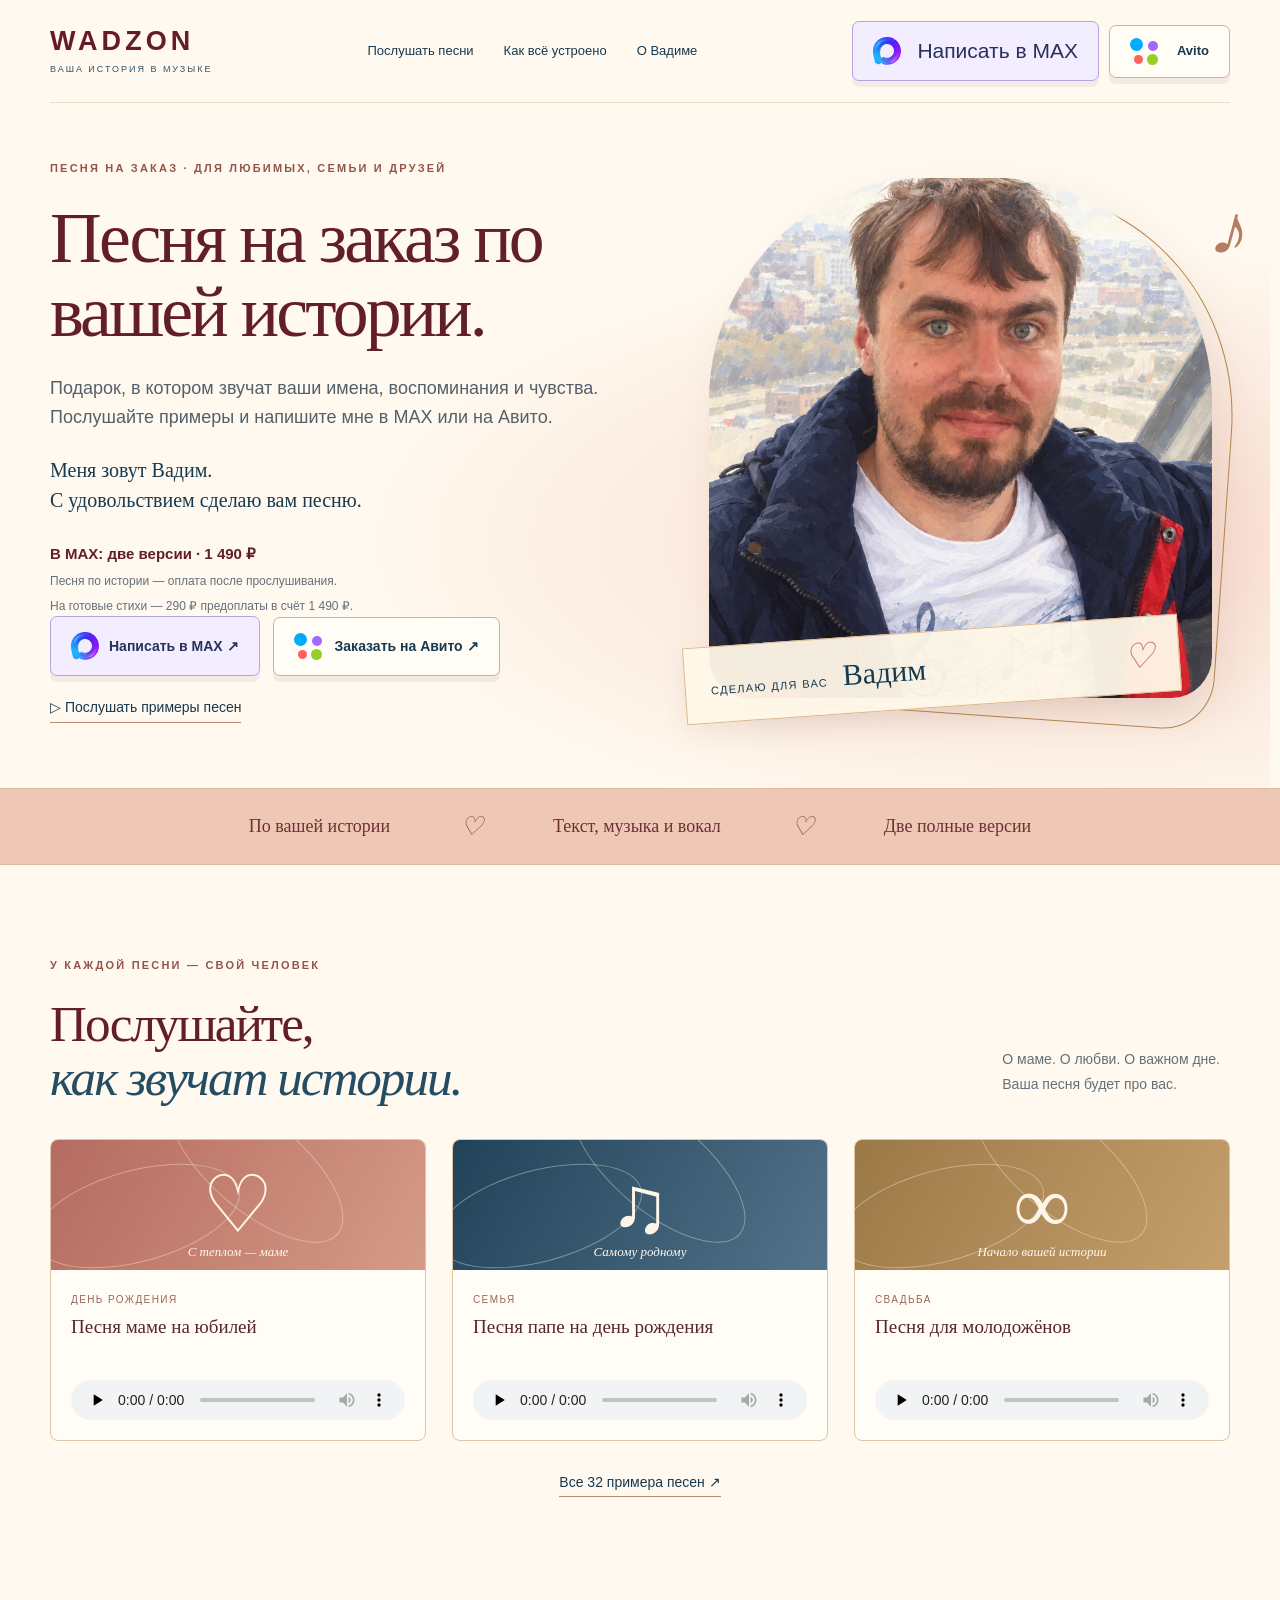
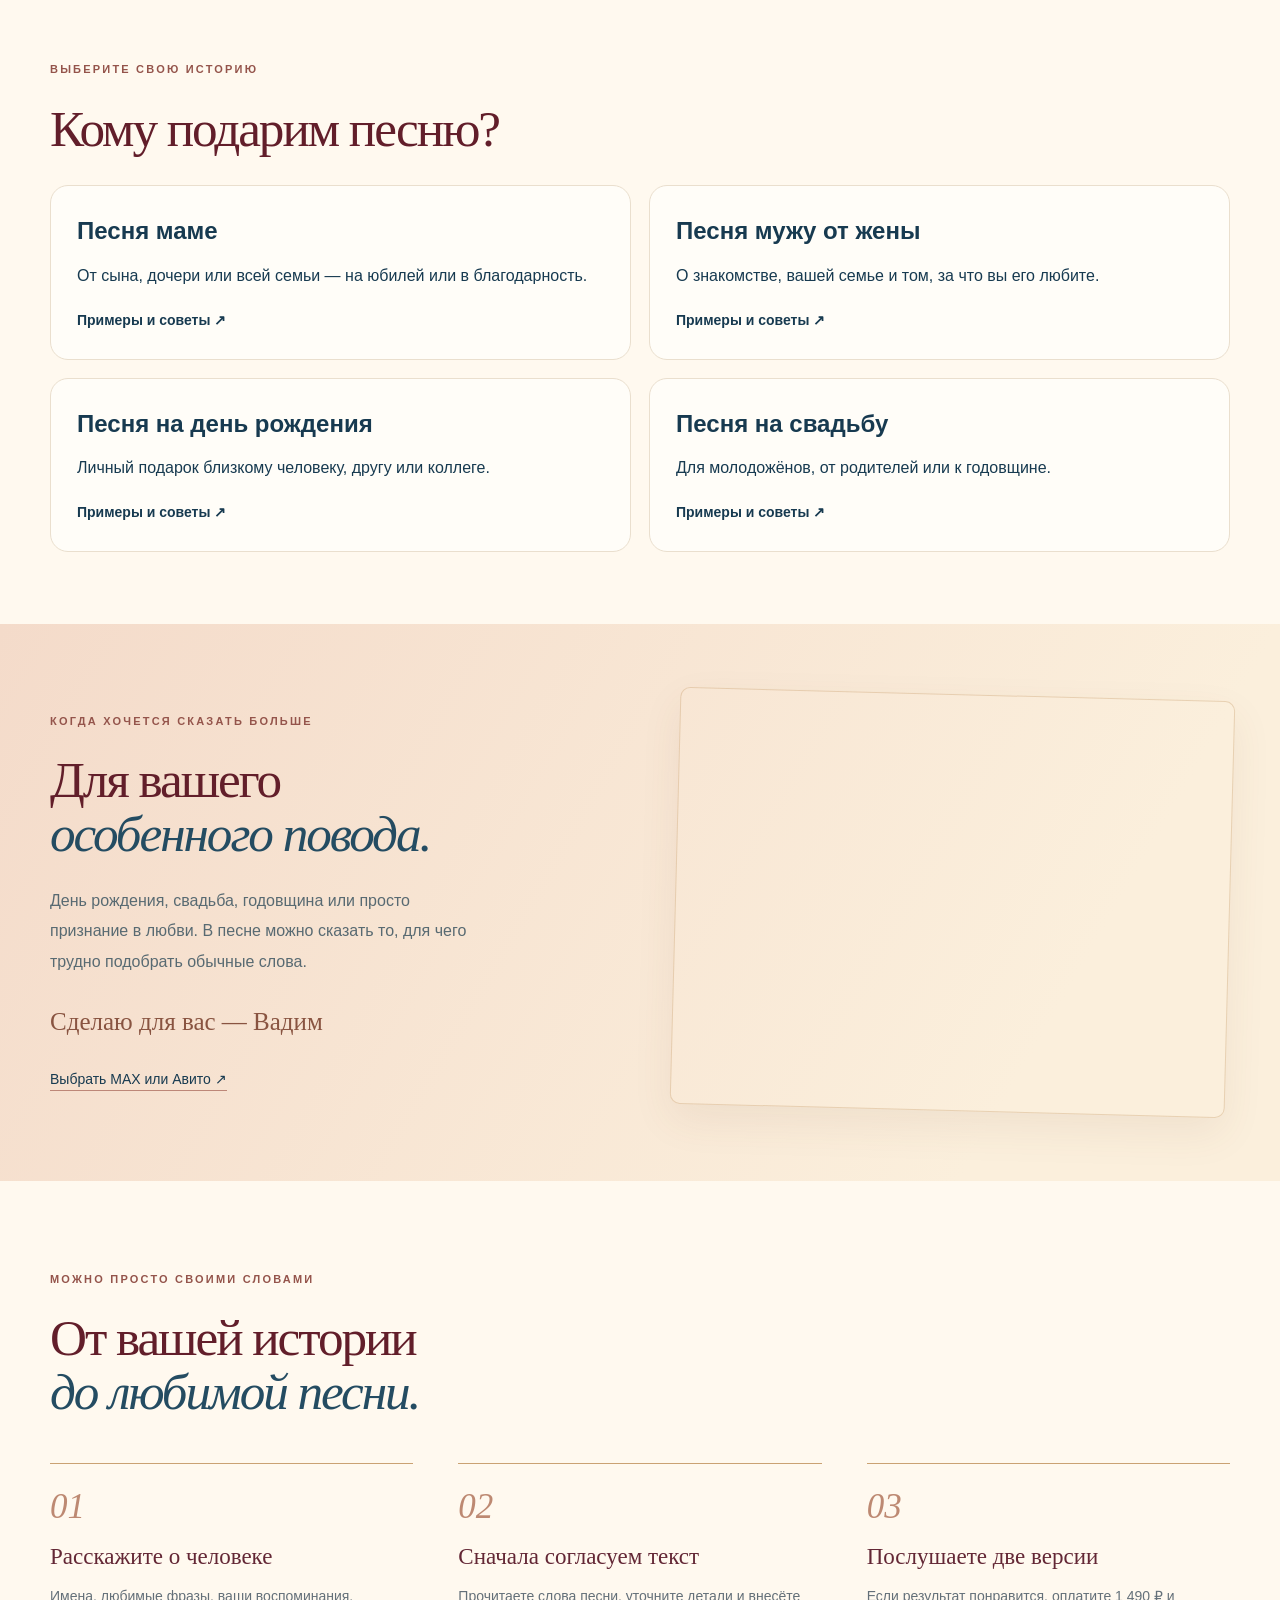
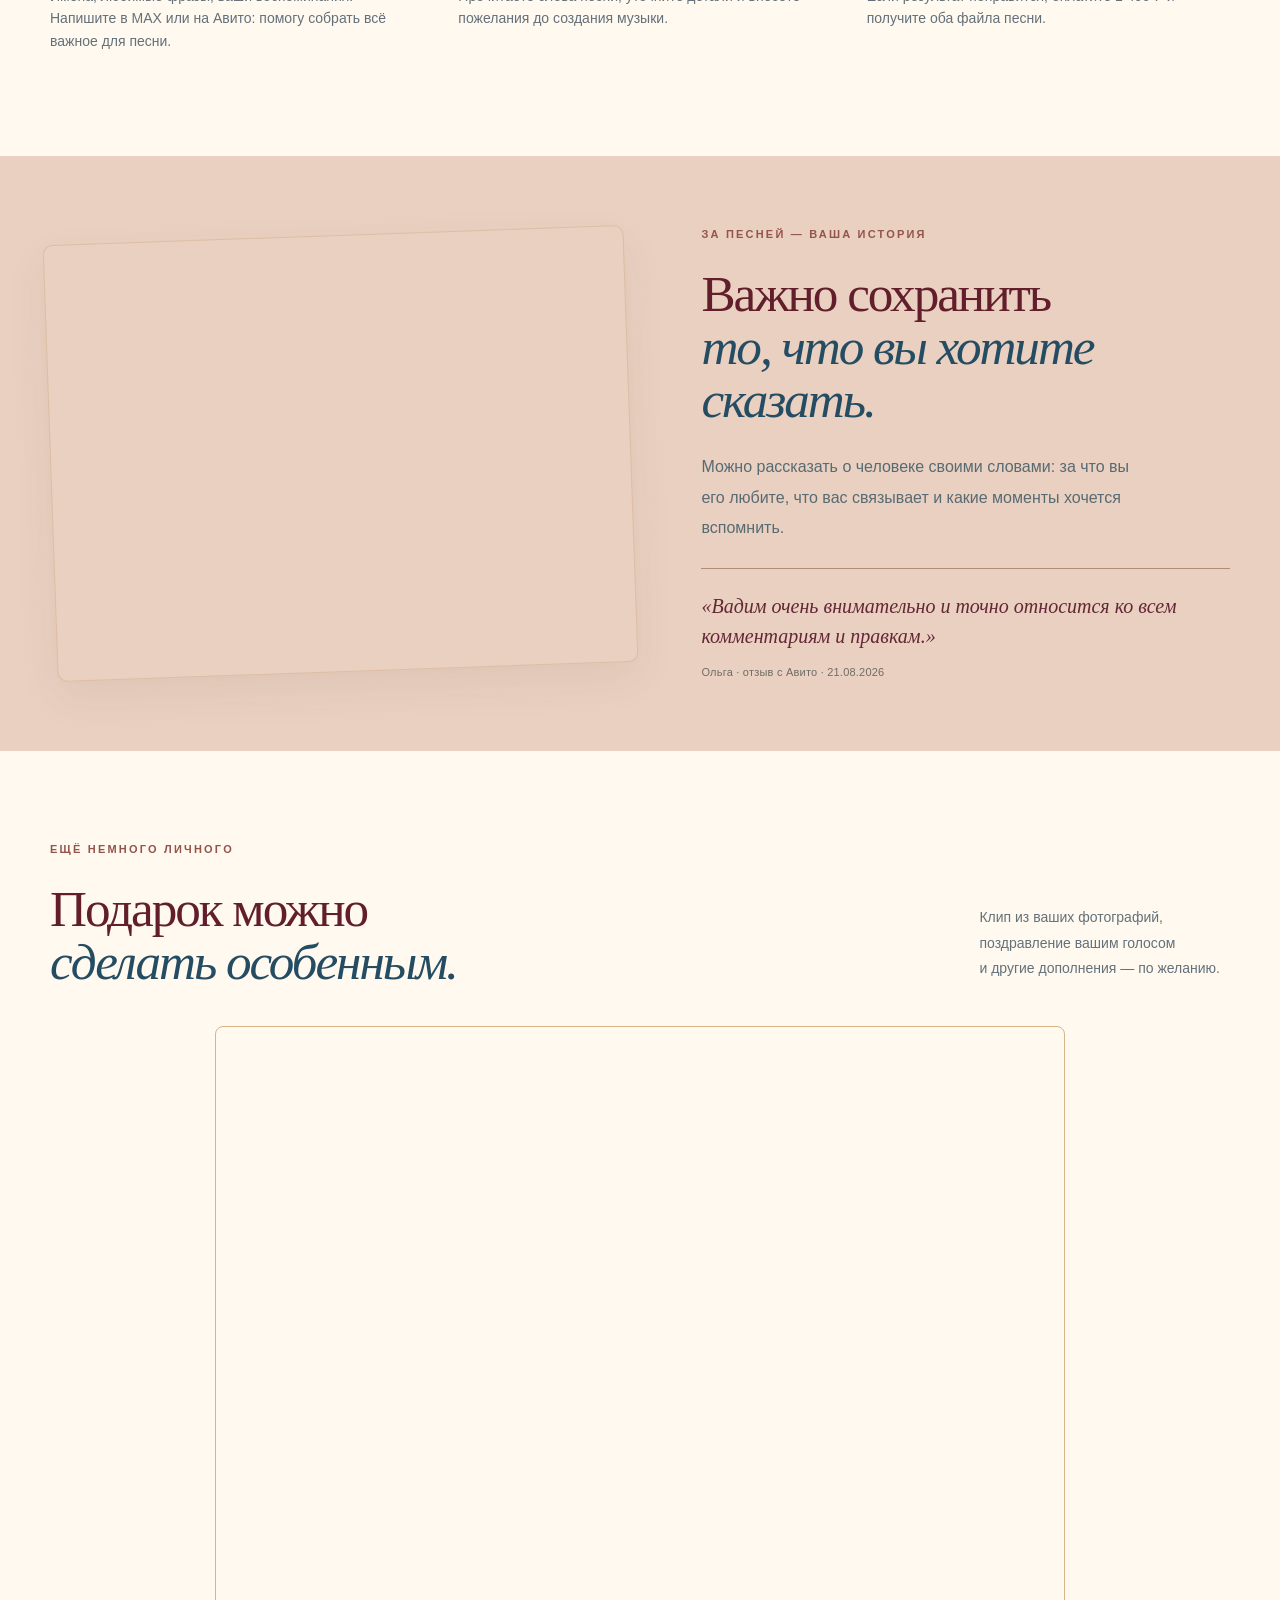
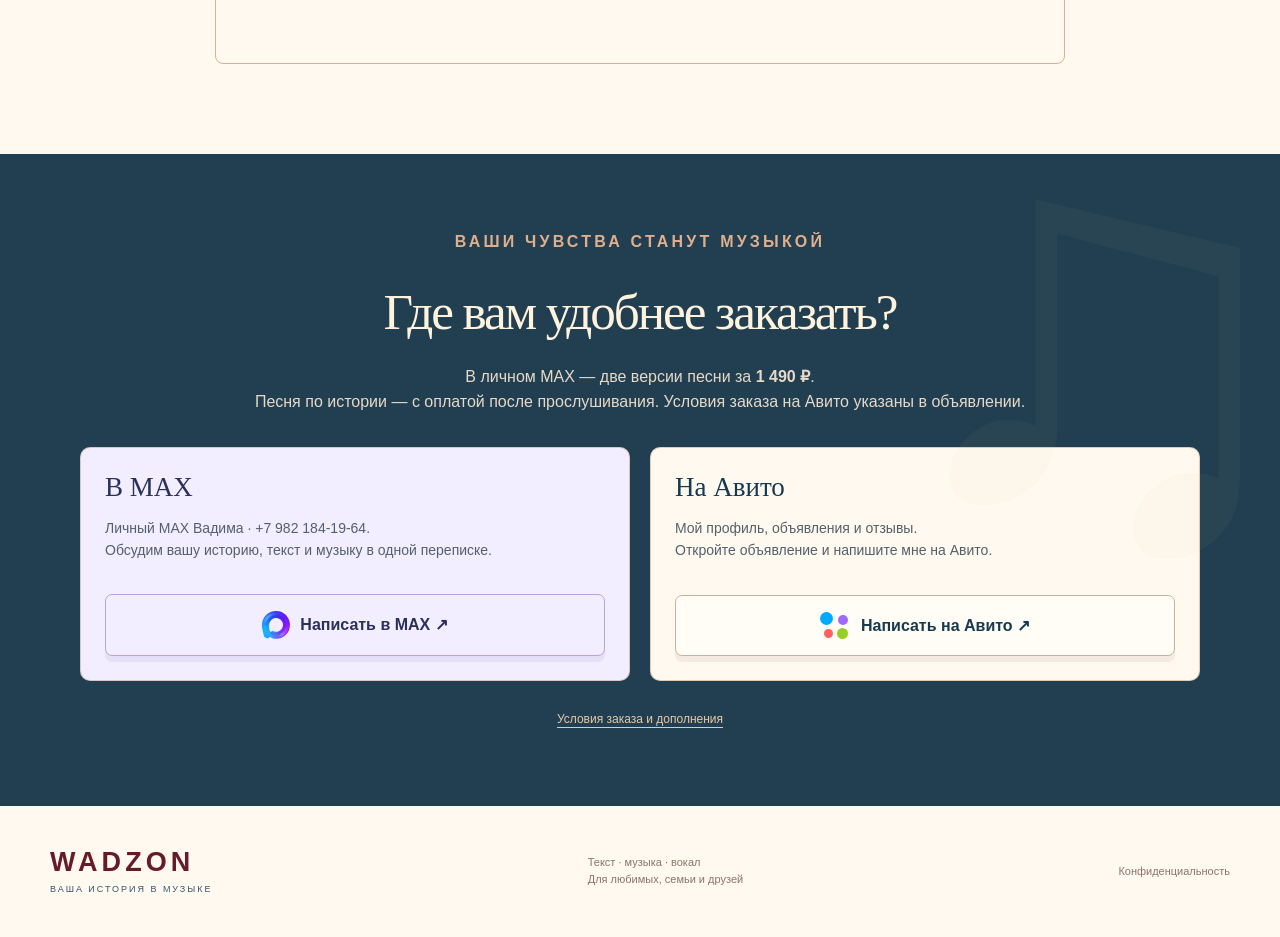
==== commit a35c604f: "Route new song orders to personal MAX and Avito; improve search pages" ====
--- a/index.html
+++ b/index.html
@@ -1,61 +1,38 @@
-<!doctype html>
-<html lang="ru"><head><script data-chat-bootstrap>/* Must run first in <head>, before any analytics or other script. */
-(() => {
-  'use strict';
-  if (location.hostname === 'wadzon.ru') {
-    const canonical = 'https://wadzon.com' + location.pathname + location.search + location.hash;
-    // The destination retains the capability; scripts on the old origin must not see it.
-    if (/^#chat=/.test(location.hash)) history.replaceState(null, '', location.pathname + location.search);
-    location.replace(canonical);
-    return;
-  }
-  if (!/^#chat=/.test(location.hash)) return;
-  const match = /^#chat=([A-Za-z0-9_-]{43})$/.exec(location.hash);
-  // Remove even a malformed recovery fragment before third-party code can see it.
-  history.replaceState(null, '', location.pathname + location.search);
-  // A damaged link must not silently open a different/new conversation.
-  window.WadzonRecoveryToken = match ? match[1] : 'invalid';
-  try {sessionStorage.setItem('wadzon-chat-restore-v1', window.WadzonRecoveryToken);} catch {}
-})();
-</script><meta charset="utf-8"><meta name="viewport" content="width=device-width, initial-scale=1">
-<title>Песня на заказ за 1 час — WADZON | Сначала послушайте</title><meta name="description" content="Песня по вашей истории: текст, музыка и вокал, две полные версии за 1 час. На сайте — прослушивание до оплаты, скачивание за 1 490 ₽.">
-<link rel="canonical" href="https://wadzon.com/">
-<meta property="og:title" content="Песня на заказ за 1 час — WADZON | Сначала послушайте"><meta property="og:description" content="Песня по вашей истории: текст, музыка и вокал, две полные версии за 1 час. На сайте — прослушивание до оплаты, скачивание за 1 490 ₽.">
-<meta property="og:url" content="https://wadzon.com/"><meta property="og:type" content="website">
-<meta property="og:site_name" content="WADZON"><meta property="og:locale" content="ru_RU">
-<meta property="og:image" content="https://wadzon.com/assets/wadzon-avatar.png">
-<meta name="twitter:card" content="summary_large_image"><meta name="theme-color" content="#fff9ef">
-<link rel="icon" href="assets/wadzon-avatar.png">
-<script type="application/ld+json">{"@context": "https://schema.org", "@graph": [{"@type": "Person", "@id": "https://wadzon.com/contacts.html#vadim", "name": "Вадим", "alternateName": "WADZON", "url": "https://wadzon.com/contacts.html", "sameAs": ["https://www.avito.ru/brands/i24442157"]}, {"@type": "WebSite", "@id": "https://wadzon.com/#website", "url": "https://wadzon.com/", "name": "WADZON — песни на заказ", "inLanguage": "ru", "publisher": {"@id": "https://wadzon.com/contacts.html#vadim"}}, {"@type": "WebPage", "@id": "https://wadzon.com/#page", "url": "https://wadzon.com/", "name": "Песня на заказ за 1 час — WADZON | Сначала послушайте", "description": "Песня по вашей истории: текст, музыка и вокал, две полные версии за 1 час. На сайте — прослушивание до оплаты, скачивание за 1 490 ₽.", "inLanguage": "ru", "isPartOf": {"@id": "https://wadzon.com/#website"}, "about": {"@id": "https://wadzon.com/#custom-song"}}, {"@type": "Service", "@id": "https://wadzon.com/#custom-song", "name": "Песня под ключ за один час", "serviceType": "Персональная песня с текстом, музыкой и вокалом", "provider": {"@id": "https://wadzon.com/contacts.html#vadim"}, "url": "https://wadzon.com/", "description": "Песня под ключ за один час — 1 490 ₽. Текст по вашей истории, музыка и вокал. Полное прослушивание до оплаты, скачивание на личной странице.", "termsOfService": "https://wadzon.com/songs.html#terms", "offers": [{"@type": "Offer", "price": "1490", "priceCurrency": "RUB", "url": "https://wadzon.com/#order", "description": "Песня под ключ за один час — 1 490 ₽. Текст по вашей истории, музыка и вокал. Полное прослушивание до оплаты, скачивание на личной странице."}]}]}</script><link rel="stylesheet" href="warm.css?v=20261103max1"><link rel="stylesheet" href="chat.css?v=20261103notify1"><link rel="stylesheet" href="customer-notifications.css?v=20261103notify1"><link rel="manifest" href="order-notifications.webmanifest"><link rel="apple-touch-icon" href="assets/wadzon-avatar.png"><script defer src="voice-recorder.js?v=20261103notify1"></script><script defer src="customer-notifications.js?v=20261103notify1"></script><script defer src="chat.js?v=20261103notify1"></script></head><body class="warm-site"><a class="skip-link" href="#main">Перейти к содержанию</a>
-
-<header class="wrap"><a class="brand" href="/">WADZON<span>ваша история в музыке</span></a><nav><a href="#examples">Послушать песни</a><a href="#how">Как всё устроено</a><a href="#about">О Вадиме</a></nav><div class="header-actions"><a class="button small max-button" href="https://max.ru/u/f9LHodD0cOLyIVBk8ZNUTHv73fjZUxaY3-7dAHGgZJhk7E81tgsPBylfXCw" target="_blank" rel="noopener noreferrer" data-metrika-goal="max_click"><img class="max-icon" src="assets/max-logo.svg" width="28" height="28" alt="" aria-hidden="true"><span class="max-label"><span class="max-label-verb">Написать в </span>MAX</span></a><a class="button small avito-button" href="https://www.avito.ru/brands/i24442157" target="_blank" rel="noopener noreferrer" data-metrika-goal="avito_click"><span class="avito-dots" aria-hidden="true"><i></i><i></i><i></i><i></i></span>Avito</a></div></header>
-<main id="main"><section class="hero wrap"><div class="hero-copy"><p class="eyebrow">Песня на заказ · для любимых, семьи и друзей</p><h1>Важные слова.<br><em>Ваша песня.</em></h1><p class="lead">Подарок, в котором звучат ваши имена,<br class="desktop"> воспоминания и чувства.</p><p class="hello">Меня зовут Вадим.<br>С удовольствием сделаю вам песню.</p><p class="offer"><strong>Две версии · 1 490 ₽</strong><span>Песня по истории — оплата после прослушивания.</span><span>На готовые стихи — 290 ₽ предоплаты в счёт 1 490 ₽.</span></p><div class="hero-actions"><button class="button" type="button" data-open-chat data-metrika-goal="order_options_open">Рассказать о песне ↗</button><a class="button max-button" href="https://max.ru/u/f9LHodD0cOLyIVBk8ZNUTHv73fjZUxaY3-7dAHGgZJhk7E81tgsPBylfXCw" target="_blank" rel="noopener noreferrer" data-metrika-goal="max_click"><img class="max-icon" src="assets/max-logo.svg" width="28" height="28" alt="" aria-hidden="true">Написать в MAX ↗</a><a class="button avito-button" href="https://www.avito.ru/brands/i24442157" target="_blank" rel="noopener noreferrer" data-metrika-goal="avito_click"><span class="avito-dots" aria-hidden="true"><i></i><i></i><i></i><i></i></span>Заказать на Авито ↗</a></div><a class="text-link hero-listen" href="#examples">▷ Послушать примеры песен</a></div><div class="portrait"><span class="note note-one" aria-hidden="true">♪</span><img src="assets/warm/vadim.png" alt="Вадим — WADZON" fetchpriority="high"><div class="portrait-caption"><span>Сделаю для вас</span><strong>Вадим</strong><i aria-hidden="true">♡</i></div></div></section>
-<div class="ribbon"><span>По вашей истории</span><i>♡</i><span>Текст, музыка и вокал</span><i>♡</i><span>Две полные версии</span></div>
-<section class="examples wrap" id="examples"><div class="section-head"><div><p class="eyebrow">У каждой песни — свой человек</p><h2>Послушайте,<br><em>как звучат истории.</em></h2></div><p>О маме. О любви. О важном дне.<br>Ваша песня будет про вас.</p></div><div class="tracks"><article><div class="track-art rose"><span aria-hidden="true">♡</span><small>С теплом — маме</small></div><div class="track-info"><p>День рождения</p><h3>Песня маме на юбилей</h3><audio controls preload="none" src="assets/examples/birthday-mom-jubilee.mp3" aria-label="Песня маме на юбилей"></audio></div></article><article><div class="track-art navy"><span aria-hidden="true">♫</span><small>Самому родному</small></div><div class="track-info"><p>Семья</p><h3>Песня папе на день рождения</h3><audio controls preload="none" src="assets/examples/birthday-dad.mp3" aria-label="Песня папе на день рождения"></audio></div></article><article><div class="track-art gold"><span aria-hidden="true">∞</span><small>Начало вашей истории</small></div><div class="track-info"><p>Свадьба</p><h3>Песня для молодожёнов</h3><audio controls preload="none" src="assets/examples/wedding-newlyweds.mp3" aria-label="Песня для молодожёнов"></audio></div></article></div><a class="text-link all" href="songs.html#catalogue" target="_blank" rel="noopener">Все 32 примера песен ↗</a></section>
-<section class="occasion"><div class="wrap split"><div><p class="eyebrow">Когда хочется сказать больше</p><h2>Для вашего<br><em>особенного повода.</em></h2><p class="body-copy">День рождения, свадьба, годовщина или просто признание в любви. В песне можно сказать то, для чего трудно подобрать обычные слова.</p><p class="signature">Сделаю для вас — Вадим</p><a class="text-link" href="#order">Расскажите, кому посвящена песня ↗</a></div><img loading="lazy" class="art-sheet" src="assets/warm/occasions.png" alt="Песня в подарок: день рождения, свадьба, годовщина, юбилей, выпускной, подарок коллеге"></div></section>
-<section class="wrap process" id="how"><p class="eyebrow">Можно просто своими словами</p><h2>От вашей истории<br><em>до любимой песни.</em></h2><div class="steps"><article><span>01</span><h3>Расскажите о человеке</h3><p>Имена, любимые фразы, ваши воспоминания. Поможем собрать всё важное в чате.</p></article><article><span>02</span><h3>Сначала согласуем текст</h3><p>Прочитаете слова песни, уточните детали и внесёте пожелания до создания музыки.</p></article><article><span>03</span><h3>Послушаете две версии</h3><p>Если результат понравится, оплатите 1 490 ₽ и получите оба файла песни.</p></article></div></section>
-<section class="about" id="about"><div class="wrap split"><img loading="lazy" class="art-sheet" src="assets/warm/story.png" alt="Текст, музыка и вокал по вашей истории"><div><p class="eyebrow">За песней — ваша история</p><h2>Важно сохранить<br><em>то, что вы хотите сказать.</em></h2><p class="body-copy">Можно рассказать о человеке своими словами: за что вы его любите, что вас связывает и какие моменты хочется вспомнить.</p><blockquote>«Вадим очень внимательно и точно относится ко всем комментариям и правкам.»<cite>Ольга · отзыв с Авито · 21.08.2026</cite></blockquote></div></div></section>
-<section class="wrap extras"><div class="section-head"><div><p class="eyebrow">Ещё немного личного</p><h2>Подарок можно<br><em>сделать особенным.</em></h2></div><p>Клип из ваших фотографий,<br>поздравление вашим голосом<br>и другие дополнения — по желанию.</p></div><img loading="lazy" src="assets/warm/addons.png" alt="Дополнения к песне: клип, оживший клип, поздравление голосом и минус"></section>
-<section class="order" id="order"><div class="wrap order-inner"><p class="eyebrow">Ваши чувства станут музыкой</p><h2>Где вам удобнее заказать?</h2><p>Две версии песни — <strong>1 490 ₽</strong> на сайте.<br>Сначала послушаете готовые песни. Оплатите, если понравятся.</p><div class="channel-grid"><article><h3>В чате на сайте</h3><p>Расскажите о человеке и поводе.<br>Онлайн-помощник поможет начать.</p><button class="button light" type="button" data-open-chat data-metrika-goal="order_options_open">Открыть чат на сайте</button></article><article class="max-channel"><h3>В MAX</h3><p>Общайтесь в привычном мессенджере.<br>Напишите Вадиму — обсудим вашу песню.</p><a class="button max-button" href="https://max.ru/u/f9LHodD0cOLyIVBk8ZNUTHv73fjZUxaY3-7dAHGgZJhk7E81tgsPBylfXCw" target="_blank" rel="noopener noreferrer" data-metrika-goal="max_click"><img class="max-icon" src="assets/max-logo.svg" width="28" height="28" alt="" aria-hidden="true">Написать в MAX ↗</a></article><article class="avito-channel"><h3>На Авито</h3><p>Привычный чат и ваш профиль.<br>Если удобнее общаться там — переходите.</p><a class="button avito-button" href="https://www.avito.ru/brands/i24442157" target="_blank" rel="noopener noreferrer" data-metrika-goal="avito_click"><span class="avito-dots" aria-hidden="true"><i></i><i></i><i></i><i></i></span>Написать на Авито ↗</a></article></div><a class="terms-link" href="songs.html#terms">Условия заказа и дополнения</a></div></section>
-</main><footer class="wrap"><a class="brand" href="/">WADZON<span>ваша история в музыке</span></a><p>Текст · музыка · вокал<br>Для любимых, семьи и друзей</p><a href="https://wadzon.com/privacy.html" target="_blank" rel="noopener">Конфиденциальность</a></footer>
-
-<nav class="mobile-order" aria-label="Заказ песни"><div class="mobile-order-actions"><button class="button light" type="button" data-open-chat data-metrika-goal="order_options_open"><svg class="chat-icon" width="24" height="24" viewBox="0 0 24 24" fill="none" stroke="currentColor" stroke-width="1.8" aria-hidden="true"><path d="M20 11.5a8 8 0 0 1-8 8H5l-3 2v-7a8 8 0 1 1 18-3Z"/></svg>чат</button><a class="button max-button" href="https://max.ru/u/f9LHodD0cOLyIVBk8ZNUTHv73fjZUxaY3-7dAHGgZJhk7E81tgsPBylfXCw" target="_blank" rel="noopener noreferrer" data-metrika-goal="max_click"><img class="max-icon" src="assets/max-logo.svg" width="28" height="28" alt="" aria-hidden="true">MAX</a><a class="button avito-button" href="https://www.avito.ru/brands/i24442157" target="_blank" rel="noopener noreferrer" data-metrika-goal="avito_click"><span class="avito-dots" aria-hidden="true"><i></i><i></i><i></i><i></i></span>Avito</a></div><small>Песня по истории · 1 490 ₽ после прослушивания</small></nav>
-<dialog class="chat-dialog ym-hide-content" id="song-chat" data-api="https://orders.wadzon.com/api/site-chat" aria-labelledby="chat-title">
-    <header class="chat-header"><div><h2 id="chat-title">Чат о песне</h2><small>Онлайн-помощник · <span class="chat-price">1 490 ₽</span></small><span class="chat-payment-note">Сначала послушаете. Оплатите, если понравятся.</span></div><button class="chat-close" type="button" aria-label="Закрыть чат">×</button></header>
-    <div class="chat-log" role="log" aria-label="Переписка о песне" aria-live="polite" aria-relevant="additions" tabindex="0"><div class="chat-empty"><article class="chat-message from-service chat-starter"><span class="chat-who">Помощник Вадима</span><p class="chat-starter-part">Здравствуйте 😊
-Меня зовут Вадим.
-С удовольствием сделаю вам песню 🎵</p></article><article class="chat-message from-service chat-starter"><span class="chat-who">Помощник Вадима</span><p class="chat-starter-part">Расскажите, пожалуйста 😊
-
-1. Для кого будет песня — как зовут этого человека и какой повод? 🎁
-
-2. Что главное хочется сказать этому человеку? Можно добавить тёплый совместный момент ❤️
-
-3. Какая музыка и голос вам ближе? Можно оставить на мой выбор 🎵
-
-Можете текстом или голосовыми, если удобнее 😊</p></article></div></div>
-    <button class="chat-latest" type="button" hidden>К новым сообщениям ↓</button>
-    <p class="chat-status" role="status" hidden></p>
-    <p class="chat-error" role="alert" hidden></p><button class="chat-retry" type="button" hidden>Повторить</button>
-    <p class="chat-production-note" hidden>Сейчас не удаётся начать заказ. Попробуйте позже.</p>
-    <form class="chat-form ym-disable-submit"><div class="chat-voice" hidden><div class="voice-actions"><button class="voice-record" type="button">🎙 Записать голосовое</button><button class="voice-stop" type="button" hidden>Остановить запись</button><button class="voice-send" type="button" hidden>Отправить запись</button><button class="voice-discard" type="button" hidden>Удалить запись</button></div><audio controls hidden aria-label="Прослушать свою запись"></audio><p class="voice-hint" role="status"></p></div><label class="sr-only" for="chat-message">Ваше сообщение</label><div class="chat-compose"><textarea class="ym-disable-keys" id="chat-message" rows="3" maxlength="20000" enterkeyhint="enter" placeholder="Можно отвечать своими словами…" required></textarea><button type="submit" aria-label="Отправить сообщение" disabled>Отправить</button></div></form>
-  </dialog><script src="examples-data.js"></script><script src="script.js?v=20261103max1"></script><script src="service.js?v=20261103max1"></script></body></html>+<!doctype html>
+<html lang="ru"><head><script data-public-order-routing>/* Run before analytics. Existing private links keep their original order. */
+(() => {
+  'use strict';
+  const fragment = location.hash;
+  if (location.hostname === 'wadzon.ru') {
+    if (/^#chat=/.test(fragment)) history.replaceState(null, '', location.pathname + location.search);
+    location.replace('https://wadzon.com' + location.pathname + location.search + fragment);
+    return;
+  }
+  if (!/^#chat=/.test(fragment)) return;
+  history.replaceState(null, '', location.pathname + location.search);
+  location.replace('/order-status.html' + fragment);
+})();
+</script><meta charset="utf-8"><meta name="viewport" content="width=device-width, initial-scale=1">
+<title>Песня на заказ по вашей истории — примеры и цена | WADZON</title><meta name="description" content="Личная песня в подарок: текст, музыка и вокал по вашей истории. Послушайте примеры и напишите Вадиму в MAX или на Авито. В MAX две версии — 1 490 ₽.">
+<link rel="canonical" href="https://wadzon.com/">
+<meta property="og:title" content="Песня на заказ по вашей истории — примеры и цена | WADZON"><meta property="og:description" content="Личная песня в подарок: текст, музыка и вокал по вашей истории. Послушайте примеры и напишите Вадиму в MAX или на Авито. В MAX две версии — 1 490 ₽.">
+<meta property="og:url" content="https://wadzon.com/"><meta property="og:type" content="website">
+<meta property="og:site_name" content="WADZON"><meta property="og:locale" content="ru_RU">
+<meta property="og:image" content="https://wadzon.com/assets/wadzon-avatar.png">
+<meta name="twitter:card" content="summary_large_image"><meta name="theme-color" content="#fff9ef">
+<link rel="icon" href="assets/wadzon-avatar.png">
+<script type="application/ld+json">{"@context":"https://schema.org","@graph":[{"@type":"Person","@id":"https://wadzon.com/contacts.html#vadim","name":"Вадим","alternateName":"WADZON","url":"https://wadzon.com/contacts.html","sameAs":["https://www.avito.ru/brands/i24442157"]},{"@type":"WebSite","@id":"https://wadzon.com/#website","url":"https://wadzon.com/","name":"WADZON — песни на заказ","inLanguage":"ru","publisher":{"@id":"https://wadzon.com/contacts.html#vadim"}},{"@type":"WebPage","@id":"https://wadzon.com/#page","url":"https://wadzon.com/","name":"Песня на заказ по вашей истории — примеры и цена | WADZON","description":"Личная песня в подарок: текст, музыка и вокал по вашей истории. Послушайте примеры и напишите Вадиму в MAX или на Авито. В MAX две версии — 1 490 ₽.","inLanguage":"ru","isPartOf":{"@id":"https://wadzon.com/#website"},"about":{"@id":"https://wadzon.com/#custom-song"}},{"@type":"Service","@id":"https://wadzon.com/#custom-song","name":"Песня под ключ за один час","serviceType":"Персональная песня с текстом, музыкой и вокалом","provider":{"@id":"https://wadzon.com/contacts.html#vadim"},"url":"https://wadzon.com/","description":"Песня под ключ за один час — 1 490 ₽. Текст по вашей истории, музыка и вокал. Полное прослушивание до оплаты, скачивание на личной странице.","termsOfService":"https://wadzon.com/songs.html#terms","offers":[{"@type":"Offer","price":"1490","priceCurrency":"RUB","url":"https://wadzon.com/#order","description":"Песня под ключ за один час — 1 490 ₽. Текст по вашей истории, музыка и вокал. Полное прослушивание до оплаты, скачивание на личной странице."}]}]}</script><link rel="stylesheet" href="warm.css?v=20261104channels1"></head><body class="warm-site"><a class="skip-link" href="#main">Перейти к содержанию</a>
+
+<header class="wrap"><a class="brand" href="/">WADZON<span>ваша история в музыке</span></a><nav><a href="#examples">Послушать песни</a><a href="#how">Как всё устроено</a><a href="#about">О Вадиме</a></nav><div class="header-actions"><a class="button small max-button" href="https://max.ru/u/f9LHodD0cOLyIVBk8ZNUTHv73fjZUxaY3-7dAHGgZJhk7E81tgsPBylfXCw" target="_blank" rel="noopener noreferrer" data-metrika-goal="max_click"><img class="max-icon" src="assets/max-logo.svg" width="28" height="28" alt="" aria-hidden="true"><span class="max-label"><span class="max-label-verb">Написать в </span>MAX</span></a><a class="button small avito-button" href="https://www.avito.ru/brands/i24442157" target="_blank" rel="noopener noreferrer" data-metrika-goal="avito_click"><span class="avito-dots" aria-hidden="true"><i></i><i></i><i></i><i></i></span>Avito</a></div></header>
+<main id="main"><section class="hero wrap"><div class="hero-copy"><p class="eyebrow">Песня на заказ · для любимых, семьи и друзей</p><h1>Песня на заказ по вашей истории.</h1><p class="lead">Подарок, в котором звучат ваши имена, воспоминания и чувства. Послушайте примеры и напишите мне в MAX или на Авито.</p><p class="hello">Меня зовут Вадим.<br>С удовольствием сделаю вам песню.</p><p class="offer"><strong>В MAX: две версии · 1 490 ₽</strong><span>Песня по истории — оплата после прослушивания.</span><span>На готовые стихи — 290 ₽ предоплаты в счёт 1 490 ₽.</span></p><div class="hero-actions"><a class="button max-button" href="https://max.ru/u/f9LHodD0cOLyIVBk8ZNUTHv73fjZUxaY3-7dAHGgZJhk7E81tgsPBylfXCw" target="_blank" rel="noopener noreferrer" data-metrika-goal="max_click"><img class="max-icon" src="assets/max-logo.svg" width="28" height="28" alt="" aria-hidden="true">Написать в MAX ↗</a><a class="button avito-button" href="https://www.avito.ru/brands/i24442157" target="_blank" rel="noopener noreferrer" data-metrika-goal="avito_click"><span class="avito-dots" aria-hidden="true"><i></i><i></i><i></i><i></i></span>Заказать на Авито ↗</a></div><a class="text-link hero-listen" href="#examples">▷ Послушать примеры песен</a></div><div class="portrait"><span class="note note-one" aria-hidden="true">♪</span><img src="assets/warm/vadim-800.webp" srcset="assets/warm/vadim-480.webp 480w, assets/warm/vadim-800.webp 800w, assets/warm/vadim-1086.webp 1086w" sizes="(max-width: 640px) 86vw, (max-width: 900px) 44vw, 504px" width="1086" height="1448" decoding="async" alt="Вадим — WADZON" fetchpriority="high"><div class="portrait-caption"><span>Сделаю для вас</span><strong>Вадим</strong><i aria-hidden="true">♡</i></div></div></section>
+<div class="ribbon"><span>По вашей истории</span><i>♡</i><span>Текст, музыка и вокал</span><i>♡</i><span>Две полные версии</span></div>
+<section class="examples wrap" id="examples"><div class="section-head"><div><p class="eyebrow">У каждой песни — свой человек</p><h2>Послушайте,<br><em>как звучат истории.</em></h2></div><p>О маме. О любви. О важном дне.<br>Ваша песня будет про вас.</p></div><div class="tracks"><article><div class="track-art rose"><span aria-hidden="true">♡</span><small>С теплом — маме</small></div><div class="track-info"><p>День рождения</p><h3>Песня маме на юбилей</h3><audio controls preload="none" src="assets/examples/birthday-mom-jubilee.mp3" aria-label="Песня маме на юбилей"></audio></div></article><article><div class="track-art navy"><span aria-hidden="true">♫</span><small>Самому родному</small></div><div class="track-info"><p>Семья</p><h3>Песня папе на день рождения</h3><audio controls preload="none" src="assets/examples/birthday-dad.mp3" aria-label="Песня папе на день рождения"></audio></div></article><article><div class="track-art gold"><span aria-hidden="true">∞</span><small>Начало вашей истории</small></div><div class="track-info"><p>Свадьба</p><h3>Песня для молодожёнов</h3><audio controls preload="none" src="assets/examples/wedding-newlyweds.mp3" aria-label="Песня для молодожёнов"></audio></div></article></div><a class="text-link all" href="songs.html#catalogue" target="_blank" rel="noopener">Все 32 примера песен ↗</a></section>
+<section class="wrap topic-section" id="occasions"><p class="eyebrow">Выберите свою историю</p><h2>Кому подарим песню?</h2><div class="topic-grid"><a class="topic-card" href="pesnya-mame.html"><h3>Песня маме</h3><p>От сына, дочери или всей семьи — на юбилей или в благодарность.</p><span>Примеры и советы ↗</span></a><a class="topic-card" href="pesnya-muzhu.html"><h3>Песня мужу от жены</h3><p>О знакомстве, вашей семье и том, за что вы его любите.</p><span>Примеры и советы ↗</span></a><a class="topic-card" href="pesnya-na-den-rozhdeniya.html"><h3>Песня на день рождения</h3><p>Личный подарок близкому человеку, другу или коллеге.</p><span>Примеры и советы ↗</span></a><a class="topic-card" href="pesnya-na-svadbu.html"><h3>Песня на свадьбу</h3><p>Для молодожёнов, от родителей или к годовщине.</p><span>Примеры и советы ↗</span></a></div></section><section class="occasion"><div class="wrap split"><div><p class="eyebrow">Когда хочется сказать больше</p><h2>Для вашего<br><em>особенного повода.</em></h2><p class="body-copy">День рождения, свадьба, годовщина или просто признание в любви. В песне можно сказать то, для чего трудно подобрать обычные слова.</p><p class="signature">Сделаю для вас — Вадим</p><a class="text-link" href="#order">Выбрать MAX или Авито ↗</a></div><img loading="lazy" class="art-sheet" src="assets/warm/occasions-800.webp" srcset="assets/warm/occasions-480.webp 480w, assets/warm/occasions-800.webp 800w, assets/warm/occasions-1200.webp 1200w, assets/warm/occasions-1448.webp 1448w" sizes="(max-width: 640px) calc(100vw - 36px), (max-width: 900px) 44vw, 600px" width="1448" height="1086" decoding="async" alt="Песня в подарок: день рождения, свадьба, годовщина, юбилей, выпускной, подарок коллеге"></div></section>
+<section class="wrap process" id="how"><p class="eyebrow">Можно просто своими словами</p><h2>От вашей истории<br><em>до любимой песни.</em></h2><div class="steps"><article><span>01</span><h3>Расскажите о человеке</h3><p>Имена, любимые фразы, ваши воспоминания. Напишите в MAX или на Авито: помогу собрать всё важное для песни.</p></article><article><span>02</span><h3>Сначала согласуем текст</h3><p>Прочитаете слова песни, уточните детали и внесёте пожелания до создания музыки.</p></article><article><span>03</span><h3>Послушаете две версии</h3><p>Если результат понравится, оплатите 1 490 ₽ и получите оба файла песни.</p></article></div></section>
+<section class="about" id="about"><div class="wrap split"><img loading="lazy" class="art-sheet" src="assets/warm/story-800.webp" srcset="assets/warm/story-480.webp 480w, assets/warm/story-800.webp 800w, assets/warm/story-1200.webp 1200w, assets/warm/story-1448.webp 1448w" sizes="(max-width: 640px) calc(100vw - 36px), (max-width: 900px) 44vw, 600px" width="1448" height="1086" decoding="async" alt="Текст, музыка и вокал по вашей истории"><div><p class="eyebrow">За песней — ваша история</p><h2>Важно сохранить<br><em>то, что вы хотите сказать.</em></h2><p class="body-copy">Можно рассказать о человеке своими словами: за что вы его любите, что вас связывает и какие моменты хочется вспомнить.</p><blockquote>«Вадим очень внимательно и точно относится ко всем комментариям и правкам.»<cite>Ольга · отзыв с Авито · 21.08.2026</cite></blockquote></div></div></section>
+<section class="wrap extras"><div class="section-head"><div><p class="eyebrow">Ещё немного личного</p><h2>Подарок можно<br><em>сделать особенным.</em></h2></div><p>Клип из ваших фотографий,<br>поздравление вашим голосом<br>и другие дополнения — по желанию.</p></div><img loading="lazy" src="assets/warm/addons-800.webp" srcset="assets/warm/addons-480.webp 480w, assets/warm/addons-800.webp 800w, assets/warm/addons-1200.webp 1200w, assets/warm/addons-1448.webp 1448w" sizes="(max-width: 640px) calc(100vw - 36px), (max-width: 900px) 44vw, 600px" width="1448" height="1086" decoding="async" alt="Дополнения к песне: клип, оживший клип, поздравление голосом и минус"></section>
+<section class="order" id="order"><div class="wrap order-inner"><p class="eyebrow">Ваши чувства станут музыкой</p><h2>Где вам удобнее заказать?</h2><p>В личном MAX — две версии песни за <strong>1 490 ₽</strong>.<br>Песня по истории — с оплатой после прослушивания. Условия заказа на Авито указаны в объявлении.</p><div class="channel-grid"><article class="max-channel"><h3>В MAX</h3><p>Личный MAX Вадима · +7 982 184-19-64.<br>Обсудим вашу историю, текст и музыку в одной переписке.</p><a class="button max-button" href="https://max.ru/u/f9LHodD0cOLyIVBk8ZNUTHv73fjZUxaY3-7dAHGgZJhk7E81tgsPBylfXCw" target="_blank" rel="noopener noreferrer" data-metrika-goal="max_click"><img class="max-icon" src="assets/max-logo.svg" width="28" height="28" alt="" aria-hidden="true">Написать в MAX ↗</a></article><article class="avito-channel"><h3>На Авито</h3><p>Мой профиль, объявления и отзывы.<br>Откройте объявление и напишите мне на Авито.</p><a class="button avito-button" href="https://www.avito.ru/brands/i24442157" target="_blank" rel="noopener noreferrer" data-metrika-goal="avito_click"><span class="avito-dots" aria-hidden="true"><i></i><i></i><i></i><i></i></span>Написать на Авито ↗</a></article></div><a class="terms-link" href="songs.html#terms">Условия заказа и дополнения</a></div></section>
+</main><footer class="wrap"><a class="brand" href="/">WADZON<span>ваша история в музыке</span></a><p>Текст · музыка · вокал<br>Для любимых, семьи и друзей</p><a href="https://wadzon.com/privacy.html" target="_blank" rel="noopener">Конфиденциальность</a></footer>
+
+<nav class="mobile-order" aria-label="Заказ песни"><div class="mobile-order-actions"><a class="button max-button" href="https://max.ru/u/f9LHodD0cOLyIVBk8ZNUTHv73fjZUxaY3-7dAHGgZJhk7E81tgsPBylfXCw" target="_blank" rel="noopener noreferrer" data-metrika-goal="max_click"><img class="max-icon" src="assets/max-logo.svg" width="28" height="28" alt="" aria-hidden="true">MAX</a><a class="button avito-button" href="https://www.avito.ru/brands/i24442157" target="_blank" rel="noopener noreferrer" data-metrika-goal="avito_click"><span class="avito-dots" aria-hidden="true"><i></i><i></i><i></i><i></i></span>Avito</a></div><small>Напишите в MAX или на Авито</small></nav>
+<script src="examples-data.js"></script><script src="script.js?v=20261104channels1"></script><script src="service.js?v=20261104channels1"></script></body></html>
--- a/warm.css
+++ b/warm.css
@@ -35,3 +35,24 @@
 
 
 @media(max-width:640px){.header-actions .max-label-verb{display:none}}
+
+/* Public orders continue in the owner's MAX or Avito. */
+.channel-grid{grid-template-columns:repeat(2,minmax(0,1fr))}
+.mobile-order-actions{grid-template-columns:repeat(2,minmax(0,1fr))}
+.topic-section{padding-block:72px}
+.topic-section h2{margin-bottom:30px}
+.topic-grid{display:grid;grid-template-columns:repeat(2,minmax(0,1fr));gap:18px}
+.topic-card{display:block;padding:26px;border:1px solid #eadfce;border-radius:18px;text-decoration:none;background:#fffdf8;color:inherit}
+.topic-card:hover,.topic-card:focus-visible{border-color:#a87d45;background:#fff8e9}
+.topic-card h3{font-size:24px;margin:0 0 12px}
+.topic-card p{line-height:1.65;margin:0 0 18px}
+.topic-card span{font-size:14px;font-weight:600}
+.story-guide,.story-choice,.seo-story{padding-block:32px}
+.story-guide p,.story-guide li,.story-choice p,.story-choice li,.seo-story p,.seo-story li{line-height:1.75;max-width:76ch}
+.legacy-order{padding-block:70px;min-height:50vh}
+.legacy-order h1{font-size:clamp(30px,5vw,60px)}
+.legacy-order p{line-height:1.7}
+.legacy-order .button{margin-bottom:12px}
+.art-sheet,.extras>img{height:auto}
+.offer>span{display:block;margin-top:6px}
+@media(max-width:640px){.topic-section{padding-block:44px}.topic-grid,.channel-grid{grid-template-columns:1fr}.topic-card{padding:22px}.topic-card h3{font-size:22px}.mobile-order-actions{grid-template-columns:repeat(2,minmax(0,1fr))}}
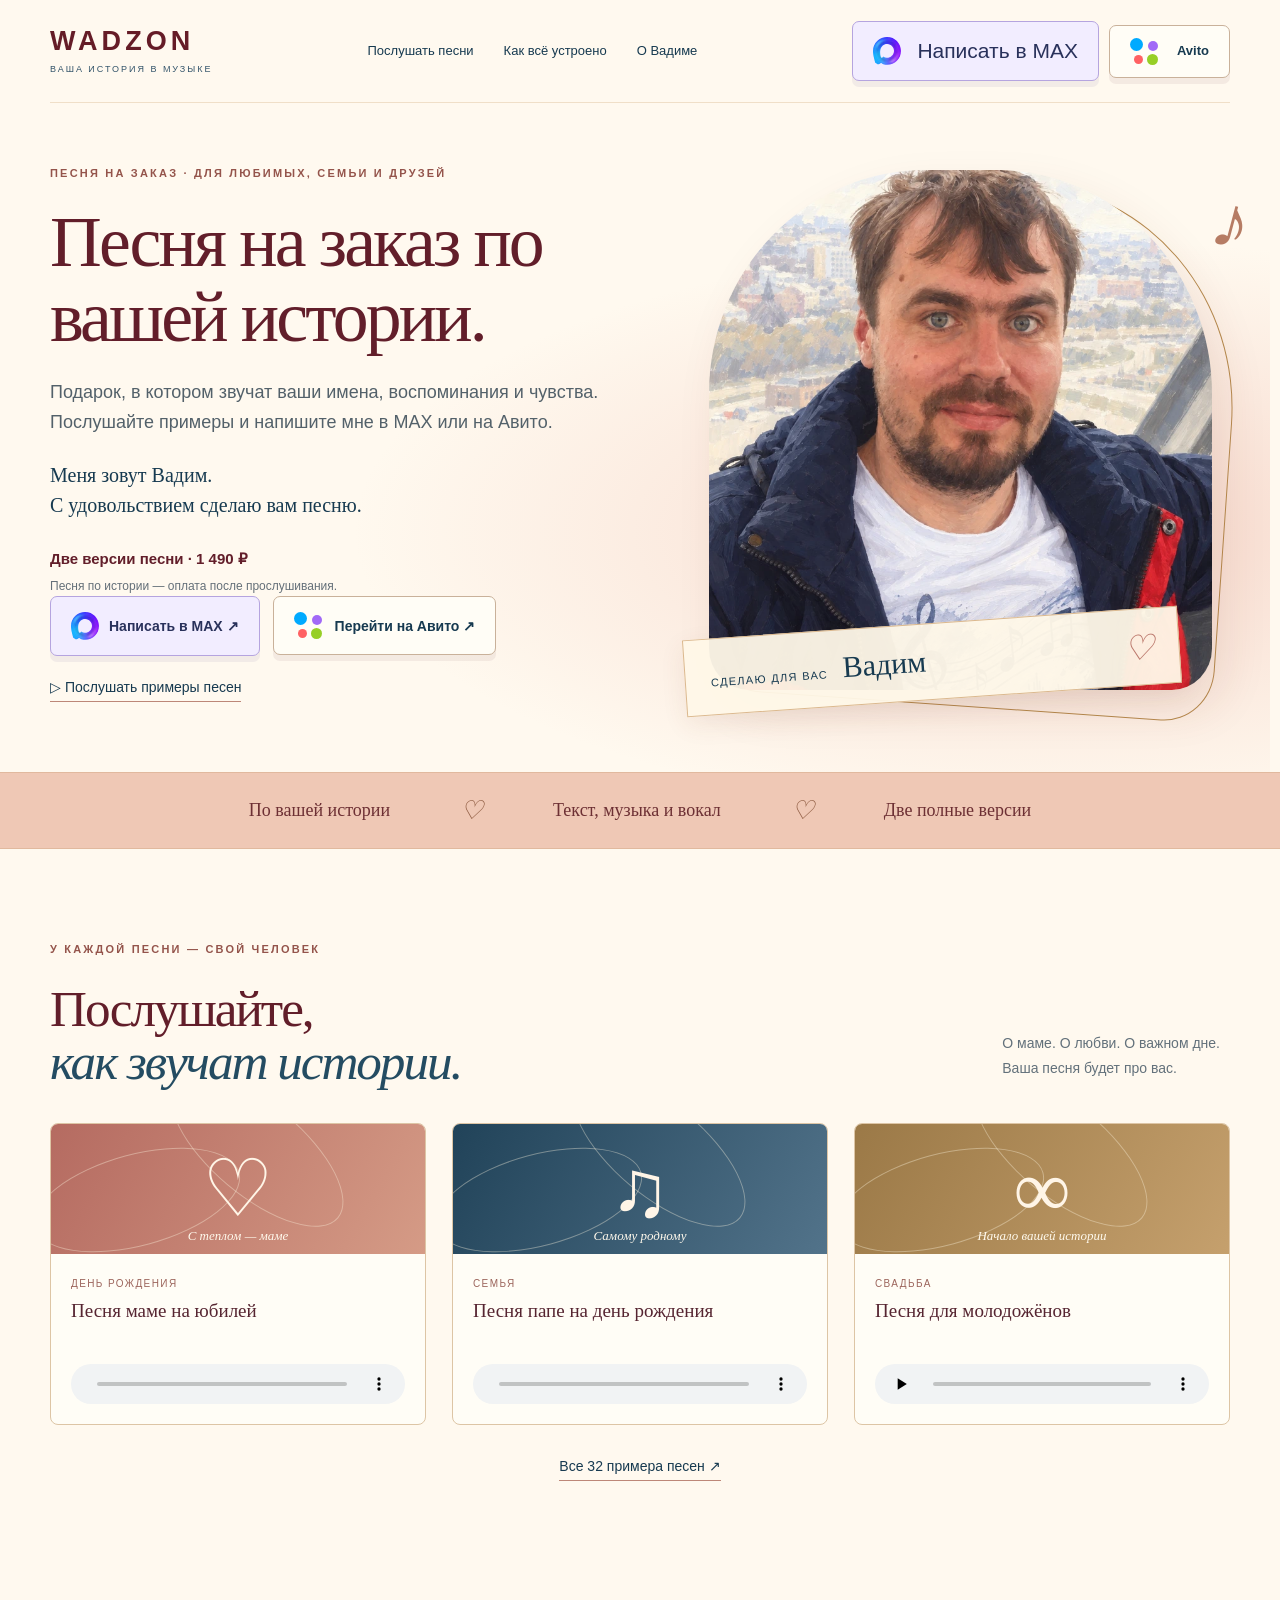
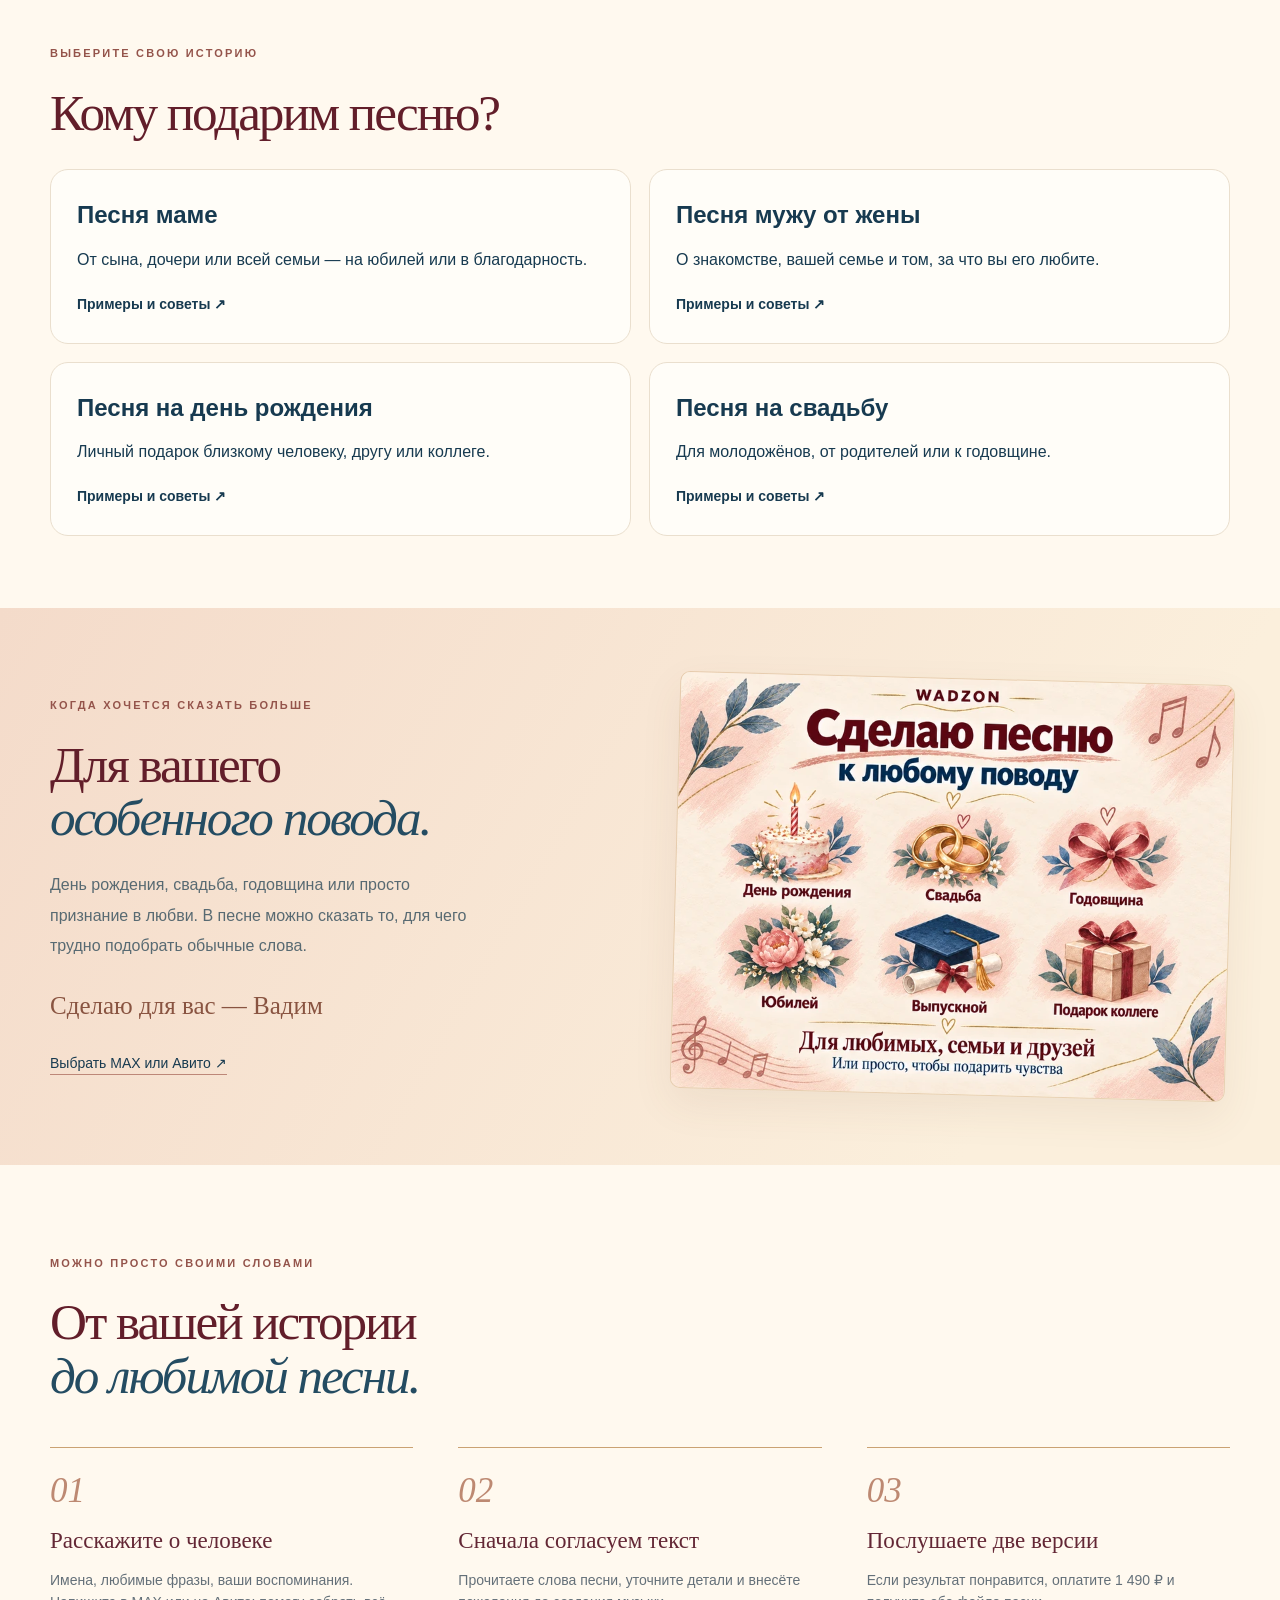
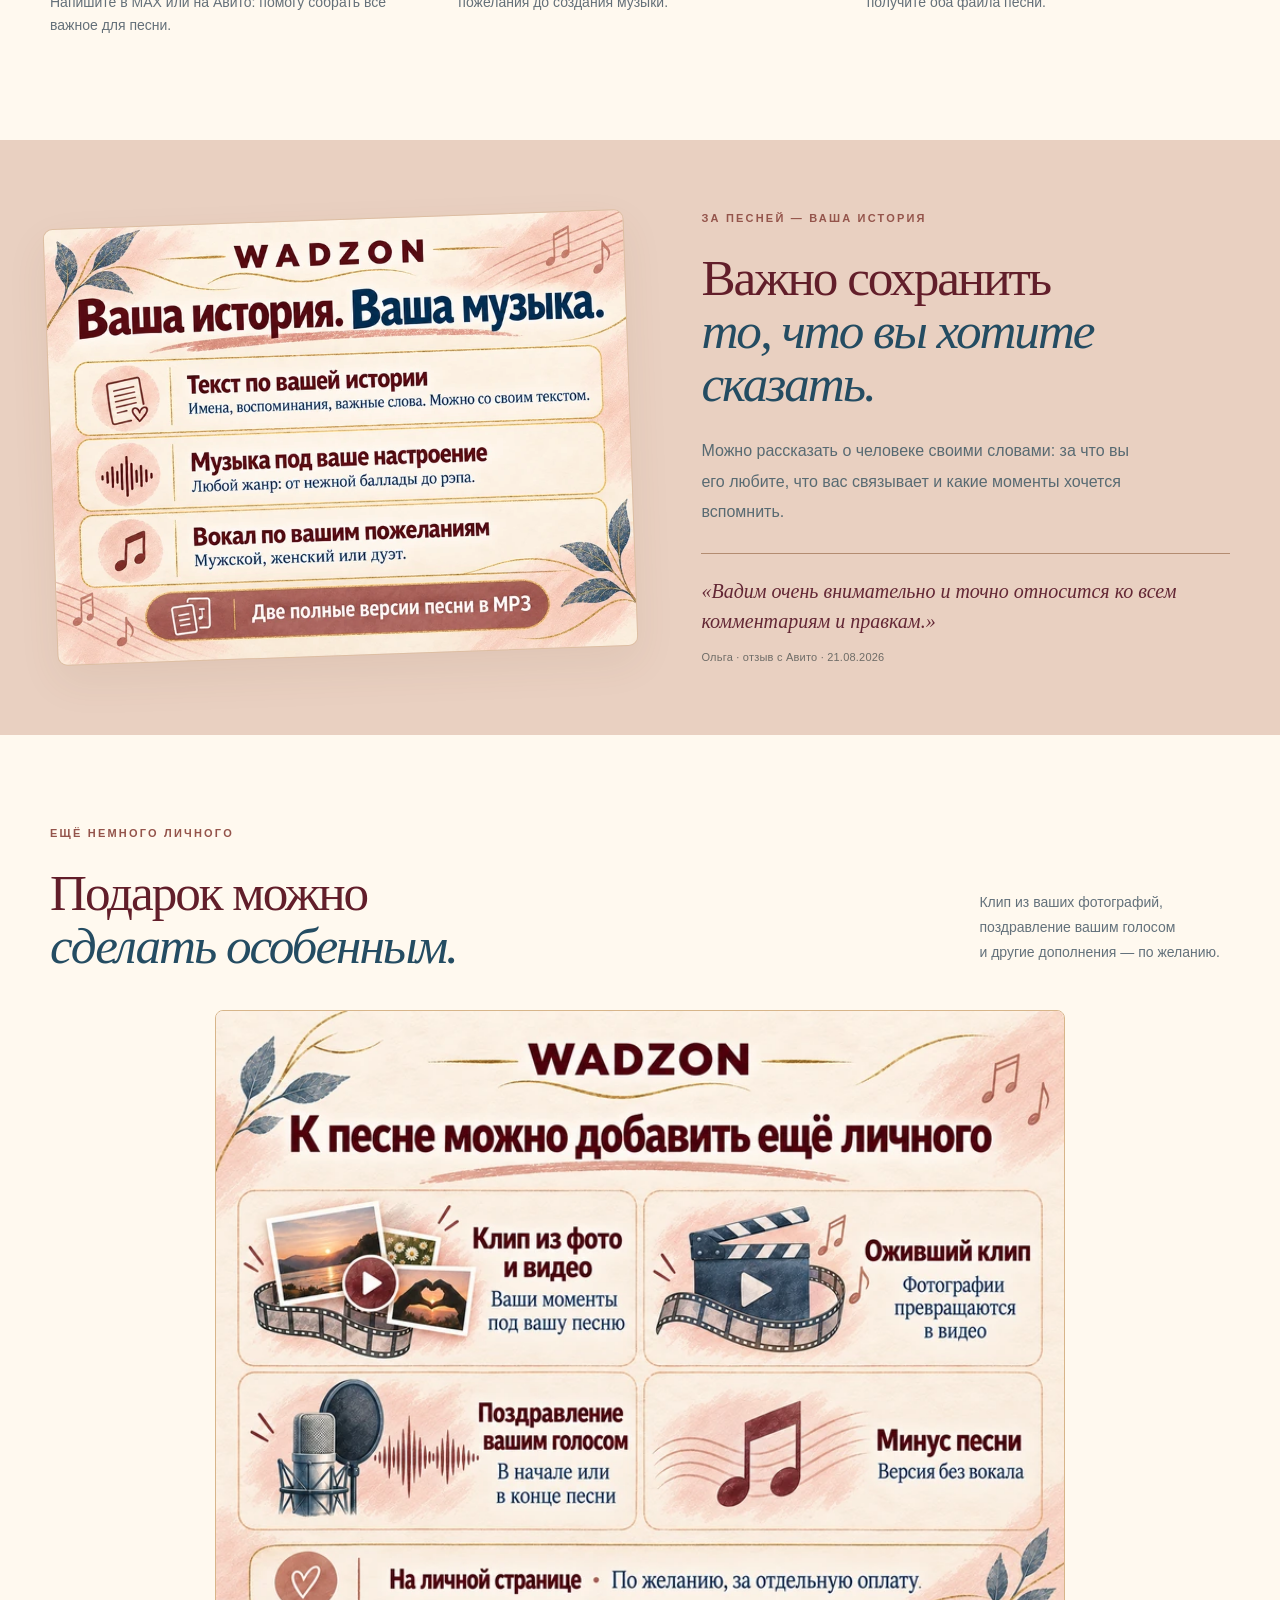
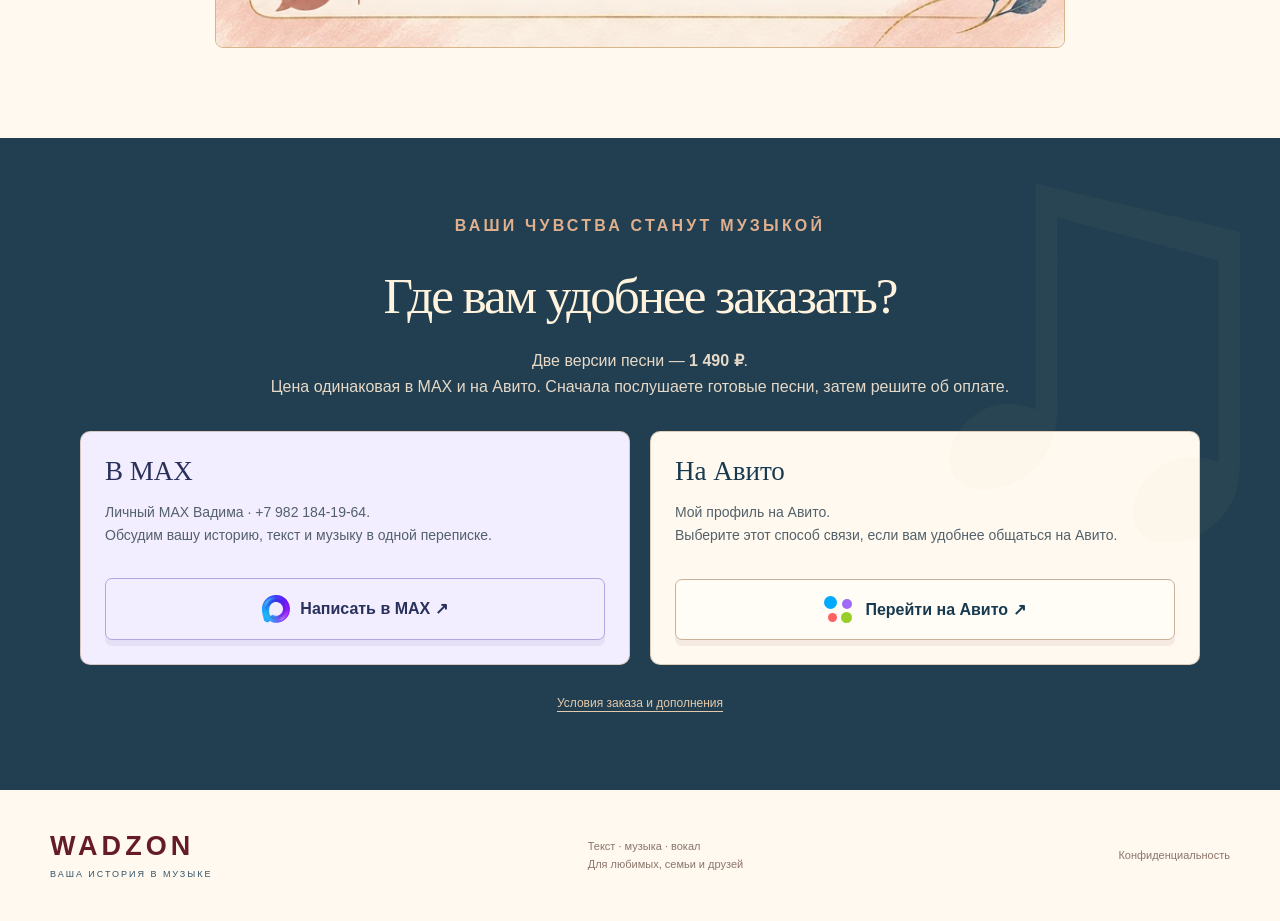
==== commit 6aa9b0bd: "Correct uniform1490offer across MAX and Avito; remove prepayment copy" ====
--- a/index.html
+++ b/index.html
@@ -13,26 +13,26 @@
   location.replace('/order-status.html' + fragment);
 })();
 </script><meta charset="utf-8"><meta name="viewport" content="width=device-width, initial-scale=1">
-<title>Песня на заказ по вашей истории — примеры и цена | WADZON</title><meta name="description" content="Личная песня в подарок: текст, музыка и вокал по вашей истории. Послушайте примеры и напишите Вадиму в MAX или на Авито. В MAX две версии — 1 490 ₽.">
+<title>Песня на заказ по вашей истории — примеры и цена | WADZON</title><meta name="description" content="Личная песня в подарок: текст, музыка и вокал по вашей истории. Послушайте примеры и напишите Вадиму в MAX или на Авито. Две версии — 1 490 ₽ и в MAX, и на Авито.">
 <link rel="canonical" href="https://wadzon.com/">
-<meta property="og:title" content="Песня на заказ по вашей истории — примеры и цена | WADZON"><meta property="og:description" content="Личная песня в подарок: текст, музыка и вокал по вашей истории. Послушайте примеры и напишите Вадиму в MAX или на Авито. В MAX две версии — 1 490 ₽.">
+<meta property="og:title" content="Песня на заказ по вашей истории — примеры и цена | WADZON"><meta property="og:description" content="Личная песня в подарок: текст, музыка и вокал по вашей истории. Послушайте примеры и напишите Вадиму в MAX или на Авито. Две версии — 1 490 ₽ и в MAX, и на Авито.">
 <meta property="og:url" content="https://wadzon.com/"><meta property="og:type" content="website">
 <meta property="og:site_name" content="WADZON"><meta property="og:locale" content="ru_RU">
 <meta property="og:image" content="https://wadzon.com/assets/wadzon-avatar.png">
 <meta name="twitter:card" content="summary_large_image"><meta name="theme-color" content="#fff9ef">
 <link rel="icon" href="assets/wadzon-avatar.png">
-<script type="application/ld+json">{"@context":"https://schema.org","@graph":[{"@type":"Person","@id":"https://wadzon.com/contacts.html#vadim","name":"Вадим","alternateName":"WADZON","url":"https://wadzon.com/contacts.html","sameAs":["https://www.avito.ru/brands/i24442157"]},{"@type":"WebSite","@id":"https://wadzon.com/#website","url":"https://wadzon.com/","name":"WADZON — песни на заказ","inLanguage":"ru","publisher":{"@id":"https://wadzon.com/contacts.html#vadim"}},{"@type":"WebPage","@id":"https://wadzon.com/#page","url":"https://wadzon.com/","name":"Песня на заказ по вашей истории — примеры и цена | WADZON","description":"Личная песня в подарок: текст, музыка и вокал по вашей истории. Послушайте примеры и напишите Вадиму в MAX или на Авито. В MAX две версии — 1 490 ₽.","inLanguage":"ru","isPartOf":{"@id":"https://wadzon.com/#website"},"about":{"@id":"https://wadzon.com/#custom-song"}},{"@type":"Service","@id":"https://wadzon.com/#custom-song","name":"Песня под ключ за один час","serviceType":"Персональная песня с текстом, музыкой и вокалом","provider":{"@id":"https://wadzon.com/contacts.html#vadim"},"url":"https://wadzon.com/","description":"Песня под ключ за один час — 1 490 ₽. Текст по вашей истории, музыка и вокал. Полное прослушивание до оплаты, скачивание на личной странице.","termsOfService":"https://wadzon.com/songs.html#terms","offers":[{"@type":"Offer","price":"1490","priceCurrency":"RUB","url":"https://wadzon.com/#order","description":"Песня под ключ за один час — 1 490 ₽. Текст по вашей истории, музыка и вокал. Полное прослушивание до оплаты, скачивание на личной странице."}]}]}</script><link rel="stylesheet" href="warm.css?v=20261104channels1"></head><body class="warm-site"><a class="skip-link" href="#main">Перейти к содержанию</a>
+<script type="application/ld+json">{"@context":"https://schema.org","@graph":[{"@type":"Person","@id":"https://wadzon.com/contacts.html#vadim","name":"Вадим","alternateName":"WADZON","url":"https://wadzon.com/contacts.html","sameAs":["https://www.avito.ru/brands/i24442157"]},{"@type":"WebSite","@id":"https://wadzon.com/#website","url":"https://wadzon.com/","name":"WADZON — песни на заказ","inLanguage":"ru","publisher":{"@id":"https://wadzon.com/contacts.html#vadim"}},{"@type":"WebPage","@id":"https://wadzon.com/#page","url":"https://wadzon.com/","name":"Песня на заказ по вашей истории — примеры и цена | WADZON","description":"Личная песня в подарок: текст, музыка и вокал по вашей истории. Послушайте примеры и напишите Вадиму в MAX или на Авито. Две версии — 1 490 ₽ и в MAX, и на Авито.","inLanguage":"ru","isPartOf":{"@id":"https://wadzon.com/#website"},"about":{"@id":"https://wadzon.com/#custom-song"}},{"@type":"Service","@id":"https://wadzon.com/#custom-song","name":"Песня под ключ за один час","serviceType":"Персональная песня с текстом, музыкой и вокалом","provider":{"@id":"https://wadzon.com/contacts.html#vadim"},"url":"https://wadzon.com/","description":"Песня под ключ за один час — 1 490 ₽. Текст по вашей истории, музыка и вокал. Полное прослушивание до оплаты, скачивание на личной странице.","termsOfService":"https://wadzon.com/songs.html#terms","offers":[{"@type":"Offer","price":"1490","priceCurrency":"RUB","url":"https://wadzon.com/#order","description":"Песня под ключ за один час — 1 490 ₽. Текст по вашей истории, музыка и вокал. Полное прослушивание до оплаты, скачивание на личной странице."}]}]}</script><link rel="stylesheet" href="warm.css?v=20261104offer2"></head><body class="warm-site"><a class="skip-link" href="#main">Перейти к содержанию</a>
 
 <header class="wrap"><a class="brand" href="/">WADZON<span>ваша история в музыке</span></a><nav><a href="#examples">Послушать песни</a><a href="#how">Как всё устроено</a><a href="#about">О Вадиме</a></nav><div class="header-actions"><a class="button small max-button" href="https://max.ru/u/f9LHodD0cOLyIVBk8ZNUTHv73fjZUxaY3-7dAHGgZJhk7E81tgsPBylfXCw" target="_blank" rel="noopener noreferrer" data-metrika-goal="max_click"><img class="max-icon" src="assets/max-logo.svg" width="28" height="28" alt="" aria-hidden="true"><span class="max-label"><span class="max-label-verb">Написать в </span>MAX</span></a><a class="button small avito-button" href="https://www.avito.ru/brands/i24442157" target="_blank" rel="noopener noreferrer" data-metrika-goal="avito_click"><span class="avito-dots" aria-hidden="true"><i></i><i></i><i></i><i></i></span>Avito</a></div></header>
-<main id="main"><section class="hero wrap"><div class="hero-copy"><p class="eyebrow">Песня на заказ · для любимых, семьи и друзей</p><h1>Песня на заказ по вашей истории.</h1><p class="lead">Подарок, в котором звучат ваши имена, воспоминания и чувства. Послушайте примеры и напишите мне в MAX или на Авито.</p><p class="hello">Меня зовут Вадим.<br>С удовольствием сделаю вам песню.</p><p class="offer"><strong>В MAX: две версии · 1 490 ₽</strong><span>Песня по истории — оплата после прослушивания.</span><span>На готовые стихи — 290 ₽ предоплаты в счёт 1 490 ₽.</span></p><div class="hero-actions"><a class="button max-button" href="https://max.ru/u/f9LHodD0cOLyIVBk8ZNUTHv73fjZUxaY3-7dAHGgZJhk7E81tgsPBylfXCw" target="_blank" rel="noopener noreferrer" data-metrika-goal="max_click"><img class="max-icon" src="assets/max-logo.svg" width="28" height="28" alt="" aria-hidden="true">Написать в MAX ↗</a><a class="button avito-button" href="https://www.avito.ru/brands/i24442157" target="_blank" rel="noopener noreferrer" data-metrika-goal="avito_click"><span class="avito-dots" aria-hidden="true"><i></i><i></i><i></i><i></i></span>Заказать на Авито ↗</a></div><a class="text-link hero-listen" href="#examples">▷ Послушать примеры песен</a></div><div class="portrait"><span class="note note-one" aria-hidden="true">♪</span><img src="assets/warm/vadim-800.webp" srcset="assets/warm/vadim-480.webp 480w, assets/warm/vadim-800.webp 800w, assets/warm/vadim-1086.webp 1086w" sizes="(max-width: 640px) 86vw, (max-width: 900px) 44vw, 504px" width="1086" height="1448" decoding="async" alt="Вадим — WADZON" fetchpriority="high"><div class="portrait-caption"><span>Сделаю для вас</span><strong>Вадим</strong><i aria-hidden="true">♡</i></div></div></section>
+<main id="main"><section class="hero wrap"><div class="hero-copy"><p class="eyebrow">Песня на заказ · для любимых, семьи и друзей</p><h1>Песня на заказ по вашей истории.</h1><p class="lead">Подарок, в котором звучат ваши имена, воспоминания и чувства. Послушайте примеры и напишите мне в MAX или на Авито.</p><p class="hello">Меня зовут Вадим.<br>С удовольствием сделаю вам песню.</p><p class="offer"><strong>Две версии песни · 1 490 ₽</strong><span>Песня по истории — оплата после прослушивания.</span></p><div class="hero-actions"><a class="button max-button" href="https://max.ru/u/f9LHodD0cOLyIVBk8ZNUTHv73fjZUxaY3-7dAHGgZJhk7E81tgsPBylfXCw" target="_blank" rel="noopener noreferrer" data-metrika-goal="max_click"><img class="max-icon" src="assets/max-logo.svg" width="28" height="28" alt="" aria-hidden="true">Написать в MAX ↗</a><a class="button avito-button" href="https://www.avito.ru/brands/i24442157" target="_blank" rel="noopener noreferrer" data-metrika-goal="avito_click"><span class="avito-dots" aria-hidden="true"><i></i><i></i><i></i><i></i></span>Перейти на Авито ↗</a></div><a class="text-link hero-listen" href="#examples">▷ Послушать примеры песен</a></div><div class="portrait"><span class="note note-one" aria-hidden="true">♪</span><img src="assets/warm/vadim-800.webp" srcset="assets/warm/vadim-480.webp 480w, assets/warm/vadim-800.webp 800w, assets/warm/vadim-1086.webp 1086w" sizes="(max-width: 640px) 86vw, (max-width: 900px) 44vw, 504px" width="1086" height="1448" decoding="async" alt="Вадим — WADZON" fetchpriority="high"><div class="portrait-caption"><span>Сделаю для вас</span><strong>Вадим</strong><i aria-hidden="true">♡</i></div></div></section>
 <div class="ribbon"><span>По вашей истории</span><i>♡</i><span>Текст, музыка и вокал</span><i>♡</i><span>Две полные версии</span></div>
 <section class="examples wrap" id="examples"><div class="section-head"><div><p class="eyebrow">У каждой песни — свой человек</p><h2>Послушайте,<br><em>как звучат истории.</em></h2></div><p>О маме. О любви. О важном дне.<br>Ваша песня будет про вас.</p></div><div class="tracks"><article><div class="track-art rose"><span aria-hidden="true">♡</span><small>С теплом — маме</small></div><div class="track-info"><p>День рождения</p><h3>Песня маме на юбилей</h3><audio controls preload="none" src="assets/examples/birthday-mom-jubilee.mp3" aria-label="Песня маме на юбилей"></audio></div></article><article><div class="track-art navy"><span aria-hidden="true">♫</span><small>Самому родному</small></div><div class="track-info"><p>Семья</p><h3>Песня папе на день рождения</h3><audio controls preload="none" src="assets/examples/birthday-dad.mp3" aria-label="Песня папе на день рождения"></audio></div></article><article><div class="track-art gold"><span aria-hidden="true">∞</span><small>Начало вашей истории</small></div><div class="track-info"><p>Свадьба</p><h3>Песня для молодожёнов</h3><audio controls preload="none" src="assets/examples/wedding-newlyweds.mp3" aria-label="Песня для молодожёнов"></audio></div></article></div><a class="text-link all" href="songs.html#catalogue" target="_blank" rel="noopener">Все 32 примера песен ↗</a></section>
 <section class="wrap topic-section" id="occasions"><p class="eyebrow">Выберите свою историю</p><h2>Кому подарим песню?</h2><div class="topic-grid"><a class="topic-card" href="pesnya-mame.html"><h3>Песня маме</h3><p>От сына, дочери или всей семьи — на юбилей или в благодарность.</p><span>Примеры и советы ↗</span></a><a class="topic-card" href="pesnya-muzhu.html"><h3>Песня мужу от жены</h3><p>О знакомстве, вашей семье и том, за что вы его любите.</p><span>Примеры и советы ↗</span></a><a class="topic-card" href="pesnya-na-den-rozhdeniya.html"><h3>Песня на день рождения</h3><p>Личный подарок близкому человеку, другу или коллеге.</p><span>Примеры и советы ↗</span></a><a class="topic-card" href="pesnya-na-svadbu.html"><h3>Песня на свадьбу</h3><p>Для молодожёнов, от родителей или к годовщине.</p><span>Примеры и советы ↗</span></a></div></section><section class="occasion"><div class="wrap split"><div><p class="eyebrow">Когда хочется сказать больше</p><h2>Для вашего<br><em>особенного повода.</em></h2><p class="body-copy">День рождения, свадьба, годовщина или просто признание в любви. В песне можно сказать то, для чего трудно подобрать обычные слова.</p><p class="signature">Сделаю для вас — Вадим</p><a class="text-link" href="#order">Выбрать MAX или Авито ↗</a></div><img loading="lazy" class="art-sheet" src="assets/warm/occasions-800.webp" srcset="assets/warm/occasions-480.webp 480w, assets/warm/occasions-800.webp 800w, assets/warm/occasions-1200.webp 1200w, assets/warm/occasions-1448.webp 1448w" sizes="(max-width: 640px) calc(100vw - 36px), (max-width: 900px) 44vw, 600px" width="1448" height="1086" decoding="async" alt="Песня в подарок: день рождения, свадьба, годовщина, юбилей, выпускной, подарок коллеге"></div></section>
 <section class="wrap process" id="how"><p class="eyebrow">Можно просто своими словами</p><h2>От вашей истории<br><em>до любимой песни.</em></h2><div class="steps"><article><span>01</span><h3>Расскажите о человеке</h3><p>Имена, любимые фразы, ваши воспоминания. Напишите в MAX или на Авито: помогу собрать всё важное для песни.</p></article><article><span>02</span><h3>Сначала согласуем текст</h3><p>Прочитаете слова песни, уточните детали и внесёте пожелания до создания музыки.</p></article><article><span>03</span><h3>Послушаете две версии</h3><p>Если результат понравится, оплатите 1 490 ₽ и получите оба файла песни.</p></article></div></section>
 <section class="about" id="about"><div class="wrap split"><img loading="lazy" class="art-sheet" src="assets/warm/story-800.webp" srcset="assets/warm/story-480.webp 480w, assets/warm/story-800.webp 800w, assets/warm/story-1200.webp 1200w, assets/warm/story-1448.webp 1448w" sizes="(max-width: 640px) calc(100vw - 36px), (max-width: 900px) 44vw, 600px" width="1448" height="1086" decoding="async" alt="Текст, музыка и вокал по вашей истории"><div><p class="eyebrow">За песней — ваша история</p><h2>Важно сохранить<br><em>то, что вы хотите сказать.</em></h2><p class="body-copy">Можно рассказать о человеке своими словами: за что вы его любите, что вас связывает и какие моменты хочется вспомнить.</p><blockquote>«Вадим очень внимательно и точно относится ко всем комментариям и правкам.»<cite>Ольга · отзыв с Авито · 21.08.2026</cite></blockquote></div></div></section>
 <section class="wrap extras"><div class="section-head"><div><p class="eyebrow">Ещё немного личного</p><h2>Подарок можно<br><em>сделать особенным.</em></h2></div><p>Клип из ваших фотографий,<br>поздравление вашим голосом<br>и другие дополнения — по желанию.</p></div><img loading="lazy" src="assets/warm/addons-800.webp" srcset="assets/warm/addons-480.webp 480w, assets/warm/addons-800.webp 800w, assets/warm/addons-1200.webp 1200w, assets/warm/addons-1448.webp 1448w" sizes="(max-width: 640px) calc(100vw - 36px), (max-width: 900px) 44vw, 600px" width="1448" height="1086" decoding="async" alt="Дополнения к песне: клип, оживший клип, поздравление голосом и минус"></section>
-<section class="order" id="order"><div class="wrap order-inner"><p class="eyebrow">Ваши чувства станут музыкой</p><h2>Где вам удобнее заказать?</h2><p>В личном MAX — две версии песни за <strong>1 490 ₽</strong>.<br>Песня по истории — с оплатой после прослушивания. Условия заказа на Авито указаны в объявлении.</p><div class="channel-grid"><article class="max-channel"><h3>В MAX</h3><p>Личный MAX Вадима · +7 982 184-19-64.<br>Обсудим вашу историю, текст и музыку в одной переписке.</p><a class="button max-button" href="https://max.ru/u/f9LHodD0cOLyIVBk8ZNUTHv73fjZUxaY3-7dAHGgZJhk7E81tgsPBylfXCw" target="_blank" rel="noopener noreferrer" data-metrika-goal="max_click"><img class="max-icon" src="assets/max-logo.svg" width="28" height="28" alt="" aria-hidden="true">Написать в MAX ↗</a></article><article class="avito-channel"><h3>На Авито</h3><p>Мой профиль, объявления и отзывы.<br>Откройте объявление и напишите мне на Авито.</p><a class="button avito-button" href="https://www.avito.ru/brands/i24442157" target="_blank" rel="noopener noreferrer" data-metrika-goal="avito_click"><span class="avito-dots" aria-hidden="true"><i></i><i></i><i></i><i></i></span>Написать на Авито ↗</a></article></div><a class="terms-link" href="songs.html#terms">Условия заказа и дополнения</a></div></section>
+<section class="order" id="order"><div class="wrap order-inner"><p class="eyebrow">Ваши чувства станут музыкой</p><h2>Где вам удобнее заказать?</h2><p>Две версии песни — <strong>1 490 ₽</strong>.<br>Цена одинаковая в MAX и на Авито. Сначала послушаете готовые песни, затем решите об оплате.</p><div class="channel-grid"><article class="max-channel"><h3>В MAX</h3><p>Личный MAX Вадима · +7 982 184-19-64.<br>Обсудим вашу историю, текст и музыку в одной переписке.</p><a class="button max-button" href="https://max.ru/u/f9LHodD0cOLyIVBk8ZNUTHv73fjZUxaY3-7dAHGgZJhk7E81tgsPBylfXCw" target="_blank" rel="noopener noreferrer" data-metrika-goal="max_click"><img class="max-icon" src="assets/max-logo.svg" width="28" height="28" alt="" aria-hidden="true">Написать в MAX ↗</a></article><article class="avito-channel"><h3>На Авито</h3><p>Мой профиль на Авито.<br>Выберите этот способ связи, если вам удобнее общаться на Авито.</p><a class="button avito-button" href="https://www.avito.ru/brands/i24442157" target="_blank" rel="noopener noreferrer" data-metrika-goal="avito_click"><span class="avito-dots" aria-hidden="true"><i></i><i></i><i></i><i></i></span>Перейти на Авито ↗</a></article></div><a class="terms-link" href="songs.html#terms">Условия заказа и дополнения</a></div></section>
 </main><footer class="wrap"><a class="brand" href="/">WADZON<span>ваша история в музыке</span></a><p>Текст · музыка · вокал<br>Для любимых, семьи и друзей</p><a href="https://wadzon.com/privacy.html" target="_blank" rel="noopener">Конфиденциальность</a></footer>
 
 <nav class="mobile-order" aria-label="Заказ песни"><div class="mobile-order-actions"><a class="button max-button" href="https://max.ru/u/f9LHodD0cOLyIVBk8ZNUTHv73fjZUxaY3-7dAHGgZJhk7E81tgsPBylfXCw" target="_blank" rel="noopener noreferrer" data-metrika-goal="max_click"><img class="max-icon" src="assets/max-logo.svg" width="28" height="28" alt="" aria-hidden="true">MAX</a><a class="button avito-button" href="https://www.avito.ru/brands/i24442157" target="_blank" rel="noopener noreferrer" data-metrika-goal="avito_click"><span class="avito-dots" aria-hidden="true"><i></i><i></i><i></i><i></i></span>Avito</a></div><small>Напишите в MAX или на Авито</small></nav>
-<script src="examples-data.js"></script><script src="script.js?v=20261104channels1"></script><script src="service.js?v=20261104channels1"></script></body></html>+<script src="examples-data.js"></script><script src="script.js?v=20261104offer2"></script><script src="service.js?v=20261104offer2"></script></body></html>
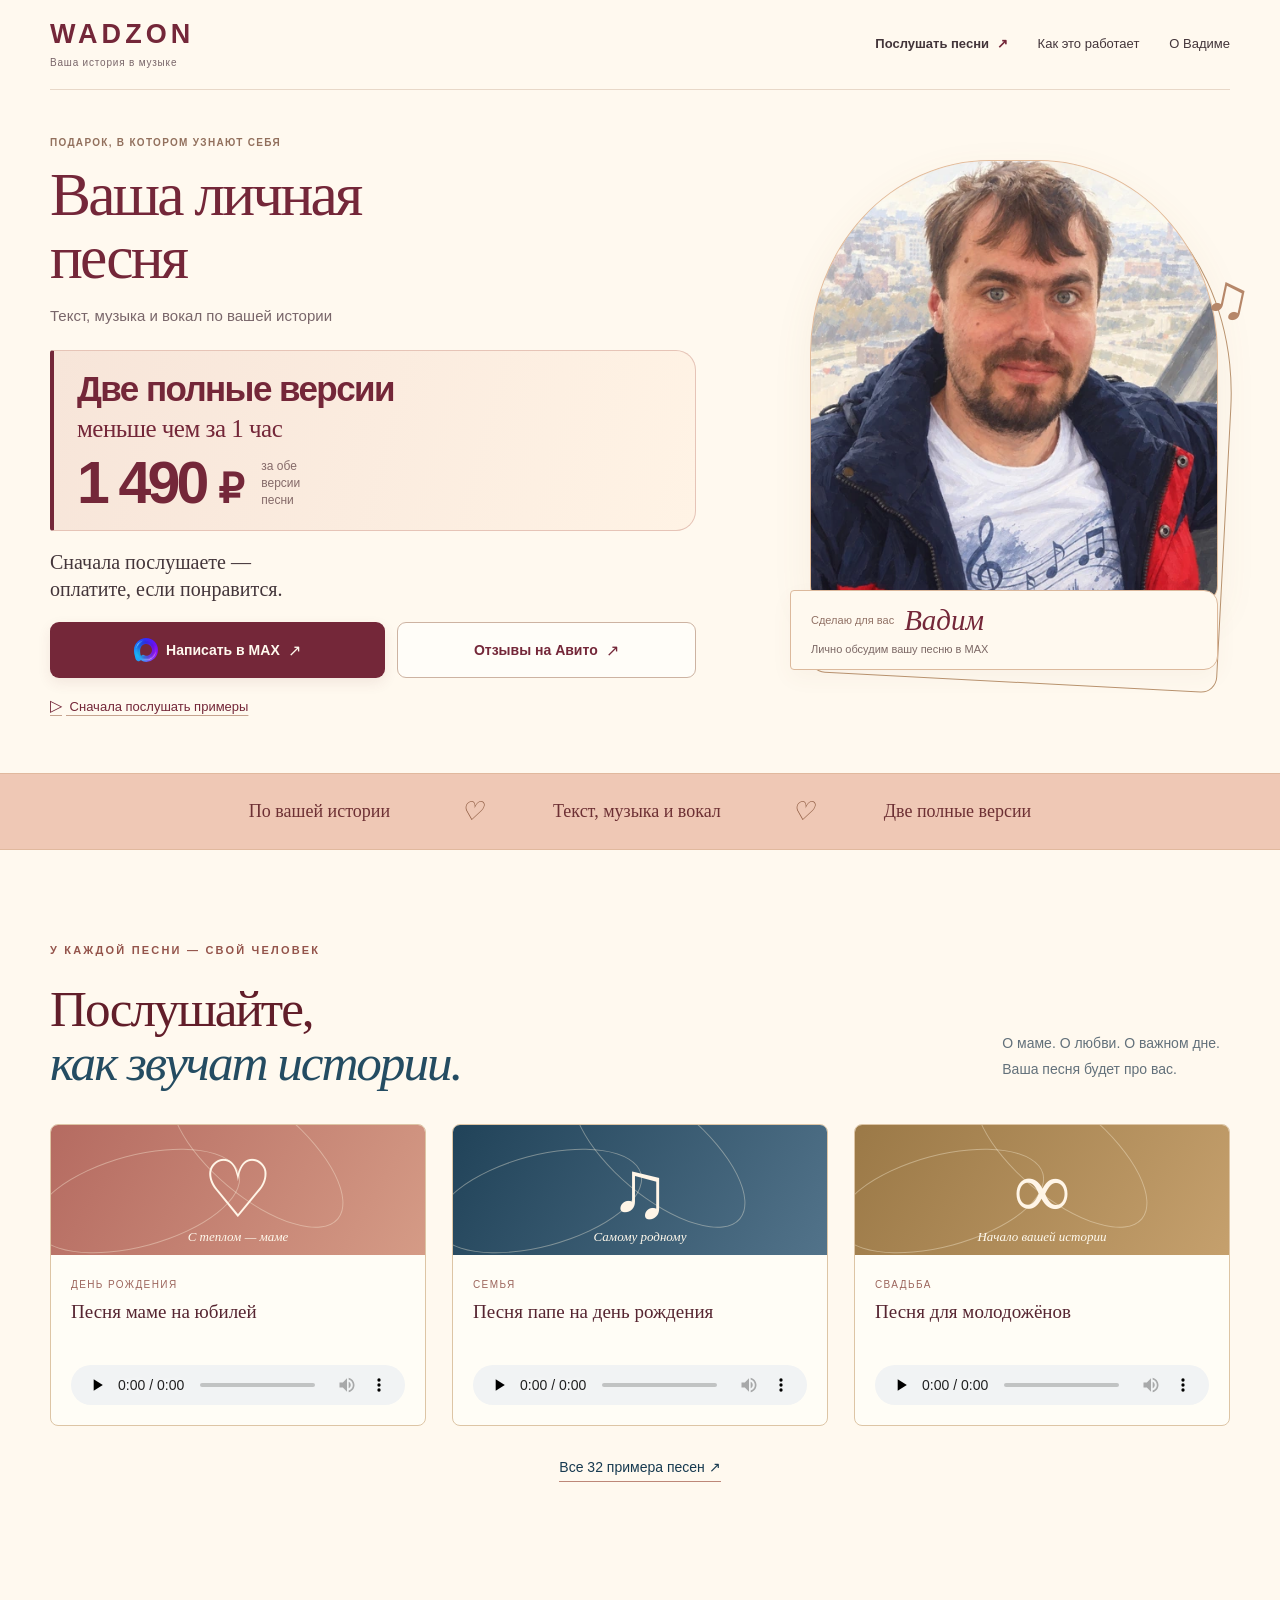
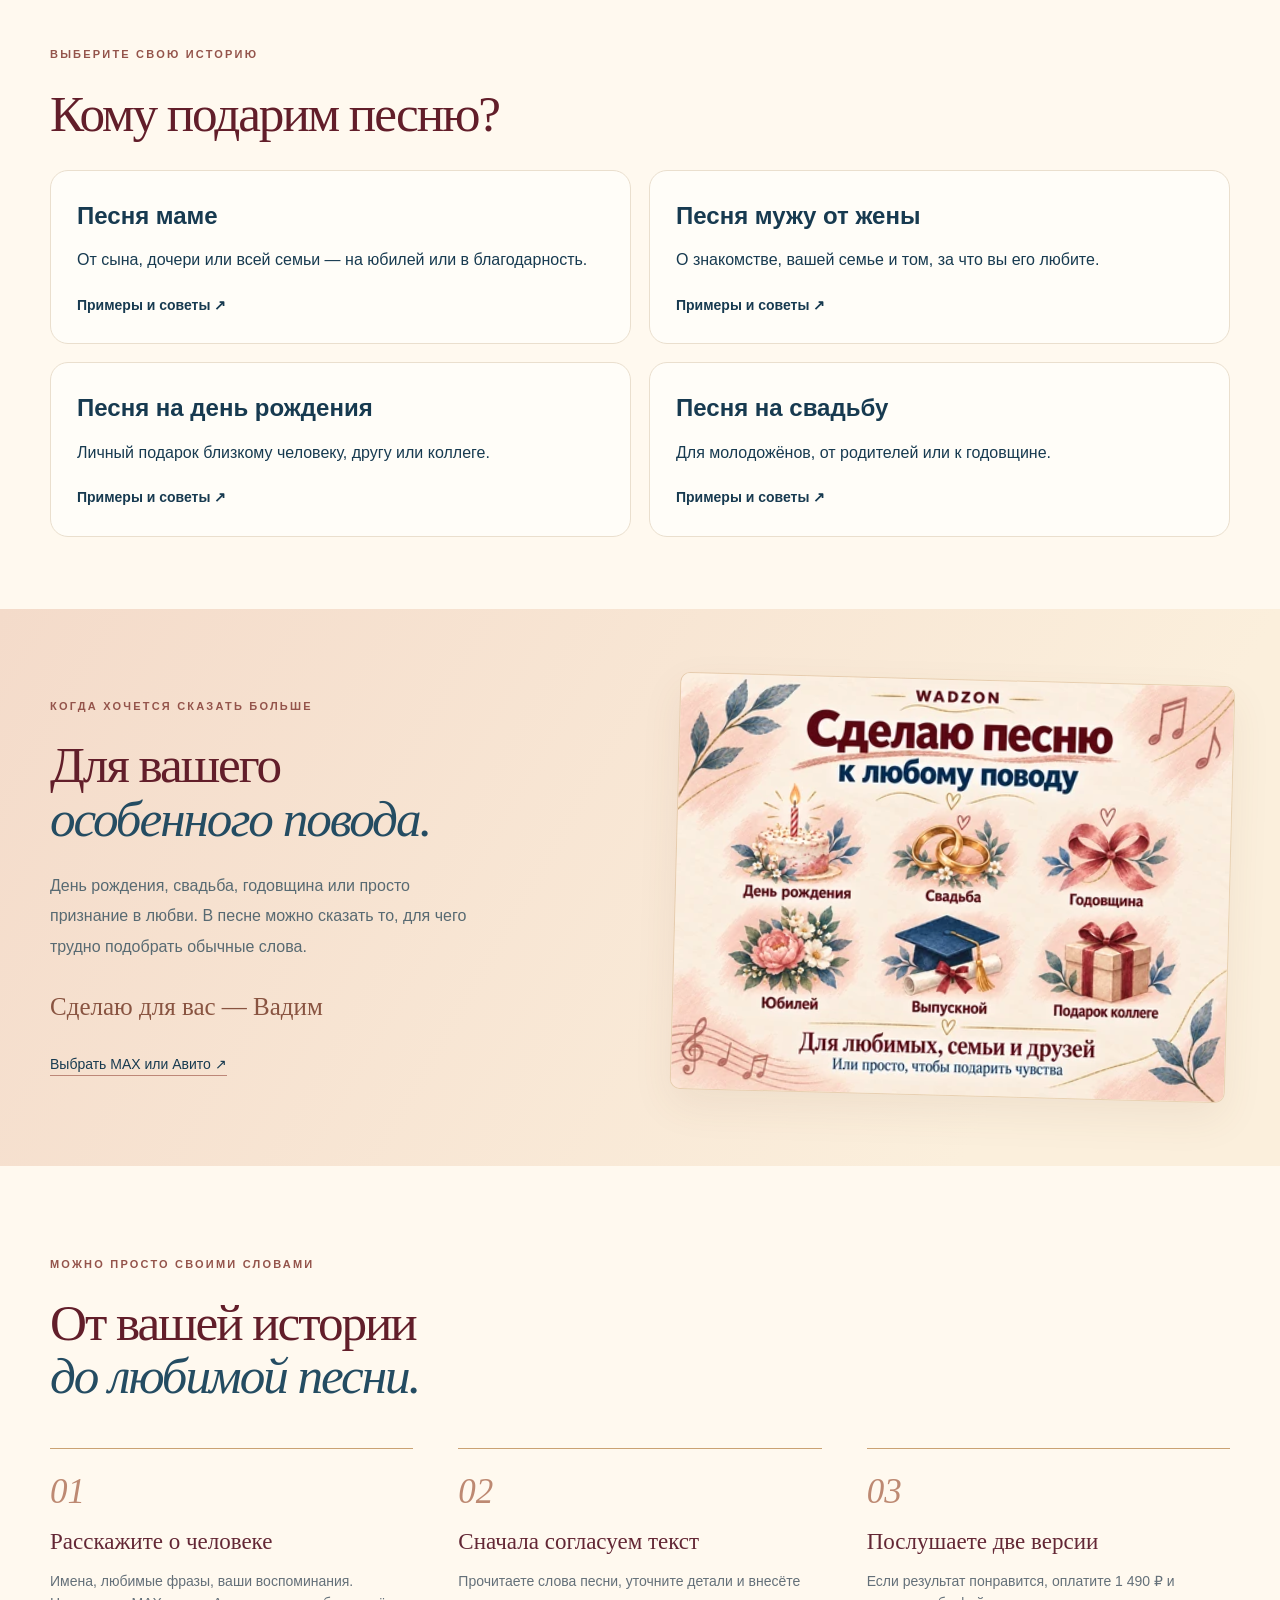
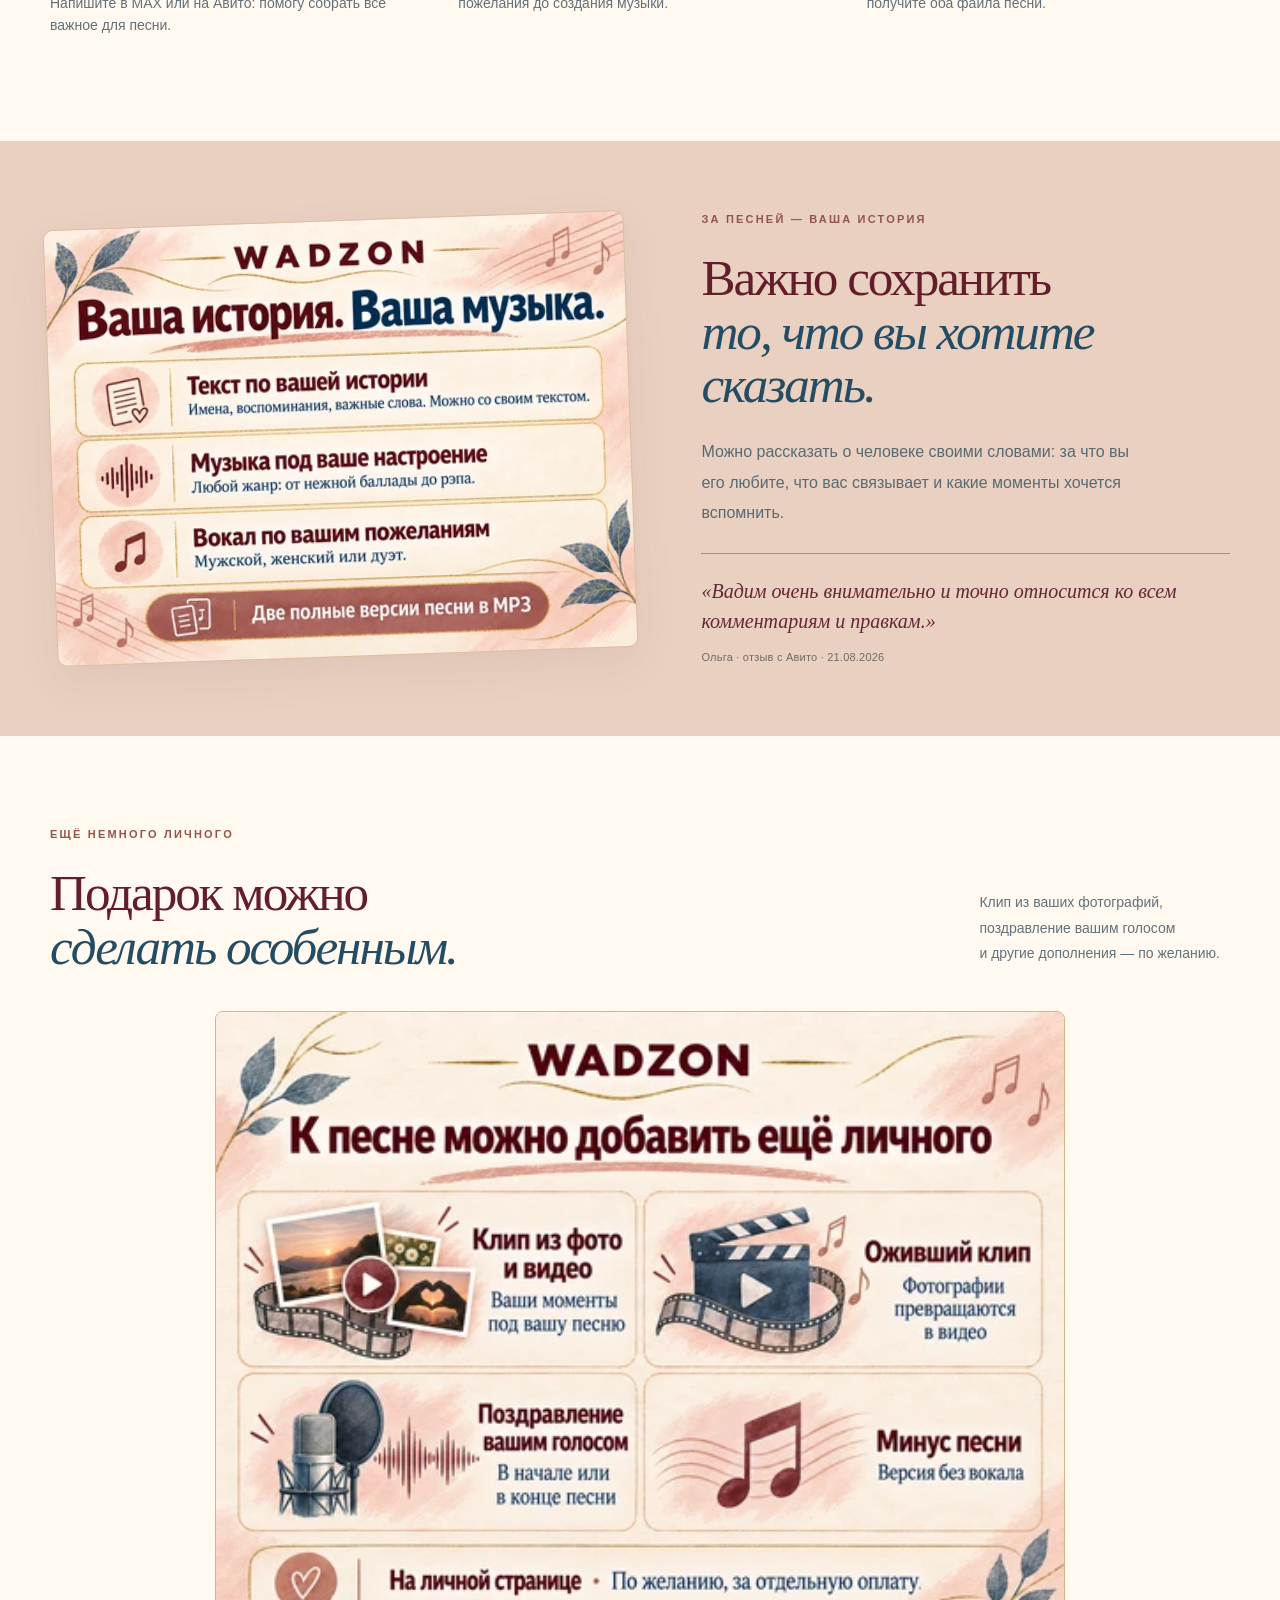
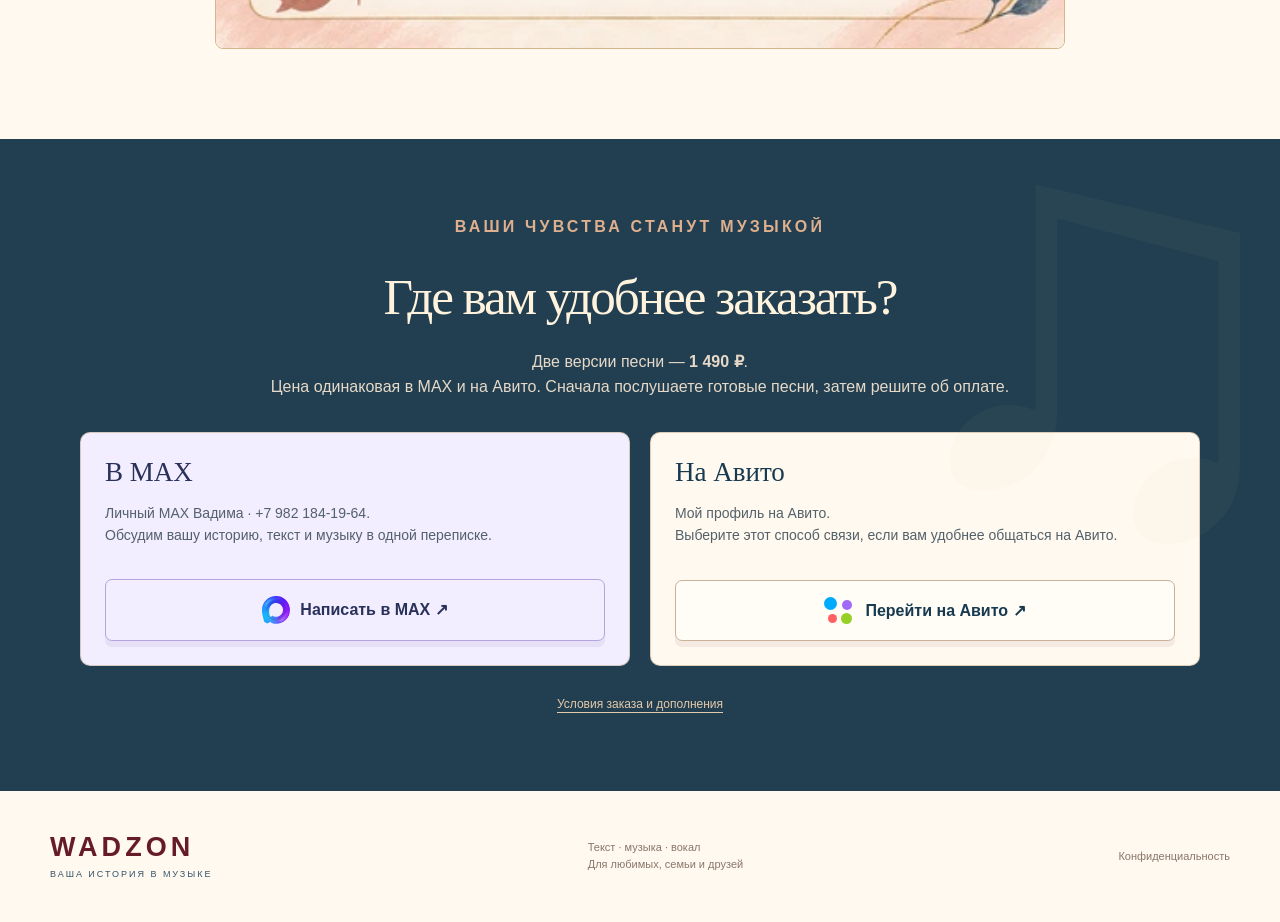
==== commit fa1c21ea: "Make every public entry clear at a glance; preserve details below" ====
--- a/index.html
+++ b/index.html
@@ -21,10 +21,39 @@
 <meta property="og:image" content="https://wadzon.com/assets/wadzon-avatar.png">
 <meta name="twitter:card" content="summary_large_image"><meta name="theme-color" content="#fff9ef">
 <link rel="icon" href="assets/wadzon-avatar.png">
-<script type="application/ld+json">{"@context":"https://schema.org","@graph":[{"@type":"Person","@id":"https://wadzon.com/contacts.html#vadim","name":"Вадим","alternateName":"WADZON","url":"https://wadzon.com/contacts.html","sameAs":["https://www.avito.ru/brands/i24442157"]},{"@type":"WebSite","@id":"https://wadzon.com/#website","url":"https://wadzon.com/","name":"WADZON — песни на заказ","inLanguage":"ru","publisher":{"@id":"https://wadzon.com/contacts.html#vadim"}},{"@type":"WebPage","@id":"https://wadzon.com/#page","url":"https://wadzon.com/","name":"Песня на заказ по вашей истории — примеры и цена | WADZON","description":"Личная песня в подарок: текст, музыка и вокал по вашей истории. Послушайте примеры и напишите Вадиму в MAX или на Авито. Две версии — 1 490 ₽ и в MAX, и на Авито.","inLanguage":"ru","isPartOf":{"@id":"https://wadzon.com/#website"},"about":{"@id":"https://wadzon.com/#custom-song"}},{"@type":"Service","@id":"https://wadzon.com/#custom-song","name":"Песня под ключ за один час","serviceType":"Персональная песня с текстом, музыкой и вокалом","provider":{"@id":"https://wadzon.com/contacts.html#vadim"},"url":"https://wadzon.com/","description":"Песня под ключ за один час — 1 490 ₽. Текст по вашей истории, музыка и вокал. Полное прослушивание до оплаты, скачивание на личной странице.","termsOfService":"https://wadzon.com/songs.html#terms","offers":[{"@type":"Offer","price":"1490","priceCurrency":"RUB","url":"https://wadzon.com/#order","description":"Песня под ключ за один час — 1 490 ₽. Текст по вашей истории, музыка и вокал. Полное прослушивание до оплаты, скачивание на личной странице."}]}]}</script><link rel="stylesheet" href="warm.css?v=20261104offer2"></head><body class="warm-site"><a class="skip-link" href="#main">Перейти к содержанию</a>
+<script type="application/ld+json">{"@context":"https://schema.org","@graph":[{"@type":"Person","@id":"https://wadzon.com/contacts.html#vadim","name":"Вадим","alternateName":"WADZON","url":"https://wadzon.com/contacts.html","sameAs":["https://www.avito.ru/brands/i24442157"]},{"@type":"WebSite","@id":"https://wadzon.com/#website","url":"https://wadzon.com/","name":"WADZON — песни на заказ","inLanguage":"ru","publisher":{"@id":"https://wadzon.com/contacts.html#vadim"}},{"@type":"WebPage","@id":"https://wadzon.com/#page","url":"https://wadzon.com/","name":"Песня на заказ по вашей истории — примеры и цена | WADZON","description":"Личная песня в подарок: текст, музыка и вокал по вашей истории. Послушайте примеры и напишите Вадиму в MAX или на Авито. Две версии — 1 490 ₽ и в MAX, и на Авито.","inLanguage":"ru","isPartOf":{"@id":"https://wadzon.com/#website"},"about":{"@id":"https://wadzon.com/#custom-song"}},{"@type":"Service","@id":"https://wadzon.com/#custom-song","name":"Песня под ключ за один час","serviceType":"Персональная песня с текстом, музыкой и вокалом","provider":{"@id":"https://wadzon.com/contacts.html#vadim"},"url":"https://wadzon.com/","description":"Песня под ключ за один час — 1 490 ₽. Текст по вашей истории, музыка и вокал. Полное прослушивание до оплаты, скачивание на личной странице.","termsOfService":"https://wadzon.com/songs.html#terms","offers":[{"@type":"Offer","price":"1490","priceCurrency":"RUB","url":"https://wadzon.com/#order","description":"Песня под ключ за один час — 1 490 ₽. Текст по вашей истории, музыка и вокал. Полное прослушивание до оплаты, скачивание на личной странице."}]}]}</script><link rel="stylesheet" href="warm.css?v=20261105clear1"><link rel="stylesheet" href="clear-hero.css?v=20261105clear1"></head><body class="warm-site"><a class="skip-link" href="#main">Перейти к содержанию</a>
 
-<header class="wrap"><a class="brand" href="/">WADZON<span>ваша история в музыке</span></a><nav><a href="#examples">Послушать песни</a><a href="#how">Как всё устроено</a><a href="#about">О Вадиме</a></nav><div class="header-actions"><a class="button small max-button" href="https://max.ru/u/f9LHodD0cOLyIVBk8ZNUTHv73fjZUxaY3-7dAHGgZJhk7E81tgsPBylfXCw" target="_blank" rel="noopener noreferrer" data-metrika-goal="max_click"><img class="max-icon" src="assets/max-logo.svg" width="28" height="28" alt="" aria-hidden="true"><span class="max-label"><span class="max-label-verb">Написать в </span>MAX</span></a><a class="button small avito-button" href="https://www.avito.ru/brands/i24442157" target="_blank" rel="noopener noreferrer" data-metrika-goal="avito_click"><span class="avito-dots" aria-hidden="true"><i></i><i></i><i></i><i></i></span>Avito</a></div></header>
-<main id="main"><section class="hero wrap"><div class="hero-copy"><p class="eyebrow">Песня на заказ · для любимых, семьи и друзей</p><h1>Песня на заказ по вашей истории.</h1><p class="lead">Подарок, в котором звучат ваши имена, воспоминания и чувства. Послушайте примеры и напишите мне в MAX или на Авито.</p><p class="hello">Меня зовут Вадим.<br>С удовольствием сделаю вам песню.</p><p class="offer"><strong>Две версии песни · 1 490 ₽</strong><span>Песня по истории — оплата после прослушивания.</span></p><div class="hero-actions"><a class="button max-button" href="https://max.ru/u/f9LHodD0cOLyIVBk8ZNUTHv73fjZUxaY3-7dAHGgZJhk7E81tgsPBylfXCw" target="_blank" rel="noopener noreferrer" data-metrika-goal="max_click"><img class="max-icon" src="assets/max-logo.svg" width="28" height="28" alt="" aria-hidden="true">Написать в MAX ↗</a><a class="button avito-button" href="https://www.avito.ru/brands/i24442157" target="_blank" rel="noopener noreferrer" data-metrika-goal="avito_click"><span class="avito-dots" aria-hidden="true"><i></i><i></i><i></i><i></i></span>Перейти на Авито ↗</a></div><a class="text-link hero-listen" href="#examples">▷ Послушать примеры песен</a></div><div class="portrait"><span class="note note-one" aria-hidden="true">♪</span><img src="assets/warm/vadim-800.webp" srcset="assets/warm/vadim-480.webp 480w, assets/warm/vadim-800.webp 800w, assets/warm/vadim-1086.webp 1086w" sizes="(max-width: 640px) 86vw, (max-width: 900px) 44vw, 504px" width="1086" height="1448" decoding="async" alt="Вадим — WADZON" fetchpriority="high"><div class="portrait-caption"><span>Сделаю для вас</span><strong>Вадим</strong><i aria-hidden="true">♡</i></div></div></section>
+<header class="clear-header">
+  <a class="clear-brand" href="/" aria-label="WADZON — песни на заказ">WADZON<span>Ваша история в музыке</span></a>
+  <nav class="clear-nav" aria-label="О песне на заказ">
+    <a href="#examples">Послушать песни <span aria-hidden="true">↗</span></a>
+    <a href="#how">Как это работает</a>
+    <a href="#about">О Вадиме</a>
+  </nav>
+</header>
+<main id="main"><section class="clear-hero" id="clear-hero" aria-labelledby="clear-title">
+  <div class="clear-copy">
+    <p class="clear-eyebrow">Подарок, в котором узнают себя</p>
+    <h1 class="clear-title" id="clear-title">Ваша личная песня</h1>
+    <p class="clear-description">Текст, музыка и вокал по вашей истории</p>
+    <div class="clear-offer">
+      <p class="clear-versions">Две полные версии</p>
+      <p class="clear-timing">меньше чем за 1 час</p>
+      <p class="clear-price"><strong>1 490 <span>₽</span></strong><span class="clear-price-note">за обе версии песни</span></p>
+    </div>
+    <p class="clear-payment">Сначала послушаете —<br>оплатите, если понравится.</p>
+    <div class="clear-actions">
+      <a class="clear-button clear-button--max" href="https://max.ru/u/f9LHodD0cOLyIVBk8ZNUTHv73fjZUxaY3-7dAHGgZJhk7E81tgsPBylfXCw" target="_blank" rel="noopener noreferrer" data-metrika-goal="max_click"><img src="assets/max-logo.svg" alt="" width="24" height="24" aria-hidden="true">Написать в MAX <span class="clear-button-arrow" aria-hidden="true">↗</span></a>
+      <a class="clear-button clear-button--reviews" href="https://www.avito.ru/brands/i24442157" target="_blank" rel="noopener noreferrer" data-metrika-goal="avito_click">Отзывы на Авито <span class="clear-button-arrow" aria-hidden="true">↗</span></a>
+    </div>
+    <a class="clear-listen" href="#examples"><span aria-hidden="true">▷</span> Сначала послушать примеры</a>
+  </div>
+  <figure class="clear-person">
+    <div class="clear-photo-frame"><img class="clear-photo" src="assets/warm/vadim-800.webp" srcset="assets/warm/vadim-480.webp 480w, assets/warm/vadim-800.webp 800w, assets/warm/vadim-1086.webp 1086w" sizes="(max-width: 640px) 80px, (max-width: 1000px) 38vw, 420px" width="1086" height="1448" alt="Вадим, автор проекта WADZON" fetchpriority="high" decoding="async"></div>
+    <figcaption class="clear-caption"><span class="clear-caption-intro">Сделаю для вас</span><strong>Вадим</strong><span class="clear-caption-note">Лично обсудим вашу песню в MAX</span></figcaption>
+    <span class="clear-photo-note" aria-hidden="true">♫</span>
+  </figure>
+</section>
 <div class="ribbon"><span>По вашей истории</span><i>♡</i><span>Текст, музыка и вокал</span><i>♡</i><span>Две полные версии</span></div>
 <section class="examples wrap" id="examples"><div class="section-head"><div><p class="eyebrow">У каждой песни — свой человек</p><h2>Послушайте,<br><em>как звучат истории.</em></h2></div><p>О маме. О любви. О важном дне.<br>Ваша песня будет про вас.</p></div><div class="tracks"><article><div class="track-art rose"><span aria-hidden="true">♡</span><small>С теплом — маме</small></div><div class="track-info"><p>День рождения</p><h3>Песня маме на юбилей</h3><audio controls preload="none" src="assets/examples/birthday-mom-jubilee.mp3" aria-label="Песня маме на юбилей"></audio></div></article><article><div class="track-art navy"><span aria-hidden="true">♫</span><small>Самому родному</small></div><div class="track-info"><p>Семья</p><h3>Песня папе на день рождения</h3><audio controls preload="none" src="assets/examples/birthday-dad.mp3" aria-label="Песня папе на день рождения"></audio></div></article><article><div class="track-art gold"><span aria-hidden="true">∞</span><small>Начало вашей истории</small></div><div class="track-info"><p>Свадьба</p><h3>Песня для молодожёнов</h3><audio controls preload="none" src="assets/examples/wedding-newlyweds.mp3" aria-label="Песня для молодожёнов"></audio></div></article></div><a class="text-link all" href="songs.html#catalogue" target="_blank" rel="noopener">Все 32 примера песен ↗</a></section>
 <section class="wrap topic-section" id="occasions"><p class="eyebrow">Выберите свою историю</p><h2>Кому подарим песню?</h2><div class="topic-grid"><a class="topic-card" href="pesnya-mame.html"><h3>Песня маме</h3><p>От сына, дочери или всей семьи — на юбилей или в благодарность.</p><span>Примеры и советы ↗</span></a><a class="topic-card" href="pesnya-muzhu.html"><h3>Песня мужу от жены</h3><p>О знакомстве, вашей семье и том, за что вы его любите.</p><span>Примеры и советы ↗</span></a><a class="topic-card" href="pesnya-na-den-rozhdeniya.html"><h3>Песня на день рождения</h3><p>Личный подарок близкому человеку, другу или коллеге.</p><span>Примеры и советы ↗</span></a><a class="topic-card" href="pesnya-na-svadbu.html"><h3>Песня на свадьбу</h3><p>Для молодожёнов, от родителей или к годовщине.</p><span>Примеры и советы ↗</span></a></div></section><section class="occasion"><div class="wrap split"><div><p class="eyebrow">Когда хочется сказать больше</p><h2>Для вашего<br><em>особенного повода.</em></h2><p class="body-copy">День рождения, свадьба, годовщина или просто признание в любви. В песне можно сказать то, для чего трудно подобрать обычные слова.</p><p class="signature">Сделаю для вас — Вадим</p><a class="text-link" href="#order">Выбрать MAX или Авито ↗</a></div><img loading="lazy" class="art-sheet" src="assets/warm/occasions-800.webp" srcset="assets/warm/occasions-480.webp 480w, assets/warm/occasions-800.webp 800w, assets/warm/occasions-1200.webp 1200w, assets/warm/occasions-1448.webp 1448w" sizes="(max-width: 640px) calc(100vw - 36px), (max-width: 900px) 44vw, 600px" width="1448" height="1086" decoding="async" alt="Песня в подарок: день рождения, свадьба, годовщина, юбилей, выпускной, подарок коллеге"></div></section>
@@ -35,4 +64,4 @@
 </main><footer class="wrap"><a class="brand" href="/">WADZON<span>ваша история в музыке</span></a><p>Текст · музыка · вокал<br>Для любимых, семьи и друзей</p><a href="https://wadzon.com/privacy.html" target="_blank" rel="noopener">Конфиденциальность</a></footer>
 
 <nav class="mobile-order" aria-label="Заказ песни"><div class="mobile-order-actions"><a class="button max-button" href="https://max.ru/u/f9LHodD0cOLyIVBk8ZNUTHv73fjZUxaY3-7dAHGgZJhk7E81tgsPBylfXCw" target="_blank" rel="noopener noreferrer" data-metrika-goal="max_click"><img class="max-icon" src="assets/max-logo.svg" width="28" height="28" alt="" aria-hidden="true">MAX</a><a class="button avito-button" href="https://www.avito.ru/brands/i24442157" target="_blank" rel="noopener noreferrer" data-metrika-goal="avito_click"><span class="avito-dots" aria-hidden="true"><i></i><i></i><i></i><i></i></span>Avito</a></div><small>Напишите в MAX или на Авито</small></nav>
-<script src="examples-data.js"></script><script src="script.js?v=20261104offer2"></script><script src="service.js?v=20261104offer2"></script></body></html>+<script src="examples-data.js"></script><script src="script.js?v=20261105clear1"></script><script src="service.js?v=20261105clear1"></script></body></html>
--- a/clear-hero.css
+++ b/clear-hero.css
@@ -0,0 +1,98 @@
+/* Isolated replacement for the public header and first screen. Load after warm.css. */
+.clear-header,.clear-hero{--clear-wine:#742739;--clear-ink:#43353a;--clear-cream:#fff9ef;--clear-muted:#79666a;width:min(1180px,calc(100% - 72px));margin-inline:auto}
+.clear-header{height:auto;min-height:90px;padding:20px 0;display:flex;align-items:center;justify-content:space-between;gap:28px;border:0;border-bottom:1px solid #e8d8c8;background:var(--clear-cream)}
+.clear-brand{display:block;flex-shrink:0;color:var(--clear-wine);font:900 27px/1 Arial,sans-serif;letter-spacing:.15em;text-decoration:none}
+.clear-brand span{display:block;margin-top:9px;font:10px/1.2 Arial,sans-serif;letter-spacing:.08em;color:var(--clear-muted)}
+.clear-header .clear-nav{display:flex;align-items:center;gap:30px;font:13px/1.4 Arial,sans-serif}
+.clear-header .clear-nav a{display:inline-block;color:var(--clear-ink);text-decoration:none}
+.clear-header .clear-nav a:hover{color:var(--clear-wine)}
+.clear-nav a:first-child{font-weight:700}
+.clear-nav a span{margin-left:4px;color:var(--clear-wine)}
+.clear-hero{position:relative;display:grid;grid-template-columns:minmax(0,1.2fr) minmax(0,.85fr);align-items:center;gap:clamp(36px,6vw,90px);padding:46px 0 54px;color:var(--clear-ink)}
+.clear-copy{min-width:0;position:relative;z-index:1}
+.clear-eyebrow{margin:0 0 13px;font:700 10px/1.4 Arial,sans-serif;letter-spacing:.13em;text-transform:uppercase;color:#92705d}
+.clear-title{max-width:13ch;margin:0 0 15px;color:var(--clear-wine);font:400 clamp(44px,4.8vw,66px)/1.03 Georgia,'Times New Roman',serif;letter-spacing:-.045em;text-wrap:balance}
+.clear-description{margin:0 0 24px;font:15px/1.4 Arial,sans-serif;color:var(--clear-muted)}
+.clear-offer{position:relative;padding:18px 23px 17px;border:1px solid #e6c4b7;border-left:4px solid var(--clear-wine);border-radius:3px 20px 20px 3px;background:linear-gradient(105deg,#f7e5d9 0%,#fff3e5 100%)}
+.clear-versions{margin:0;color:var(--clear-wine);font:700 clamp(27px,2.8vw,35px)/1.15 Arial,sans-serif;letter-spacing:-.045em}
+.clear-timing{margin:5px 0 10px;color:var(--clear-wine);font:400 25px/1.2 Georgia,'Times New Roman',serif;letter-spacing:-.02em}
+.clear-price{display:flex;align-items:center;gap:18px;margin:0}
+.clear-price strong{display:block;flex-shrink:0;color:var(--clear-wine);font:700 59px/1 Arial,sans-serif;letter-spacing:-.065em;white-space:nowrap;font-variant-numeric:lining-nums tabular-nums}
+.clear-price strong>span{font-size:.69em;letter-spacing:-.02em}
+.clear-price .clear-price-note{max-width:10ch;color:#856a69;font:12px/1.4 Arial,sans-serif}
+.clear-payment{margin:18px 0 19px;color:var(--clear-ink);font:400 20px/1.36 Georgia,'Times New Roman',serif}
+.clear-actions{display:grid;grid-template-columns:1.12fr 1fr;gap:12px}
+.clear-button{min-width:0;min-height:56px;display:flex;align-items:center;justify-content:center;gap:8px;padding:13px 14px;border:1px solid transparent;border-radius:9px;font:700 14px/1.2 Arial,sans-serif;text-decoration:none;white-space:nowrap;transition:background-color .15s,box-shadow .15s}
+.clear-button--max{background:var(--clear-wine);color:#fff9ef;box-shadow:0 5px 14px #74273917}
+.clear-button--max:hover{background:#5e1e2e;box-shadow:0 5px 18px #74273926}
+.clear-button--max img{width:24px;height:24px;max-width:none;flex:0 0 24px;border-radius:7px}
+.clear-button--reviews{background:#fffdf8;color:var(--clear-wine);border-color:#cdb3a2}
+.clear-button--reviews:hover{background:#faecdd;border-color:#a47867}
+.clear-button-arrow{font-weight:400;font-size:16px}
+.clear-listen{display:inline-block;margin-top:17px;color:var(--clear-wine);font:13px/1.4 Arial,sans-serif;text-decoration:underline;text-underline-offset:4px;text-decoration-color:#c5a38f}
+.clear-listen>span{font-size:16px;text-decoration:none;margin-right:4px}
+.clear-person{position:relative;min-width:0;width:100%;max-width:420px;justify-self:end;margin:0;padding:0 12px 25px 0;isolation:isolate}
+.clear-person:before{content:'';position:absolute;inset:12px 0 12px 12px;z-index:-1;border:1px solid #ba9470;border-radius:44% 44% 16px 16px;transform:rotate(3deg)}
+.clear-photo-frame{overflow:hidden;border:1px solid #e3bd9c;border-radius:44% 44% 16px 16px;background:#efccb5;box-shadow:0 15px 40px #91604614}
+.clear-person .clear-photo{display:block;width:100%;height:440px;max-width:100%;object-fit:cover;object-position:center 33%}
+.clear-caption{position:relative;margin:-12px 0 0 -20px;padding:12px 20px;background:#fff9ef;border:1px solid #dcb99c;border-radius:4px 14px 14px 4px;box-shadow:0 8px 22px #79513c0c}
+.clear-caption-intro{font:11px/1.3 Arial,sans-serif;color:#917165;vertical-align:middle}
+.clear-caption strong{display:inline-block;margin-left:10px;color:var(--clear-wine);font:italic 29px/1.2 Georgia,'Times New Roman',serif;vertical-align:middle}
+.clear-caption-note{display:block;margin-top:4px;font:11px/1.4 Arial,sans-serif;color:#7c6865}
+.clear-photo-note{position:absolute;top:20%;right:-21px;color:#b68769;font:60px/1 Georgia,serif;transform:rotate(12deg)}
+.clear-header a:focus-visible,.clear-hero a:focus-visible{outline:3px solid #ae7d32;outline-offset:4px}
+@media(max-width:1000px) and (min-width:641px){.clear-header,.clear-hero{width:calc(100% - 44px)}.clear-hero{gap:28px;grid-template-columns:minmax(0,1.25fr) minmax(0,.85fr)}.clear-header .clear-nav{gap:18px}.clear-header .clear-nav a:last-child{display:none}.clear-title{font-size:45px}.clear-description{font-size:13px}.clear-offer{padding-inline:16px}.clear-versions{font-size:27px}.clear-price strong{font-size:52px}.clear-actions{grid-template-columns:1fr}.clear-person .clear-photo{height:390px}.clear-photo-note{right:-10px}.clear-caption{margin-left:-9px}}
+@media(max-width:640px){
+  .clear-header,.clear-hero{width:calc(100% - 36px)}
+  .clear-header{height:auto;min-height:61px;padding:13px 0;gap:12px}
+  .clear-brand{font-size:22px;letter-spacing:.12em}
+  .clear-brand span{margin-top:6px;font-size:8px;letter-spacing:.025em}
+  .clear-header .clear-nav{display:flex;gap:0;font-size:11px;line-height:1.35}
+  .clear-header .clear-nav a{display:inline-block;max-width:97px;text-align:right}
+  .clear-header .clear-nav a:not(:first-child){display:none}
+  .clear-nav a span{display:none}
+  .clear-hero{display:grid;grid-template-columns:minmax(0,1fr);gap:21px;padding:23px 0 28px}
+  .clear-eyebrow{margin-bottom:10px;font-size:9px;letter-spacing:.11em}
+  .clear-title{max-width:none;margin-bottom:11px;font-size:clamp(30px,8.8vw,41px);line-height:1.06;letter-spacing:-.045em;text-wrap:balance}
+  .clear-description{margin-bottom:17px;font-size:13px;line-height:1.35;white-space:nowrap;letter-spacing:-.025em}
+  .clear-offer{padding:13px 16px 14px;border-radius:3px 17px 17px 3px}
+  .clear-versions{font-size:28px;line-height:1.1;letter-spacing:-.05em}
+  .clear-timing{margin:5px 0 9px;font-size:23px;line-height:1.15}
+  .clear-price{gap:17px}
+  .clear-price strong{font-size:55px;line-height:1;letter-spacing:-.065em}
+  .clear-price .clear-price-note{font-size:10px;line-height:1.35;max-width:9ch}
+  .clear-payment{margin:14px 0 15px;font-size:19px;line-height:1.28}
+  .clear-actions{grid-template-columns:1.08fr 1fr;gap:8px}
+  .clear-button{min-height:53px;padding:11px 8px;gap:6px;font-size:13px;border-radius:8px}
+  .clear-button--max img{width:22px;height:22px;flex-basis:22px;border-radius:6px}
+  .clear-button-arrow{display:none}
+  .clear-listen{margin-top:14px;font-size:12px}
+  .clear-person{display:flex;align-items:center;gap:16px;justify-self:start;width:auto;max-width:100%;padding:0;margin:0}
+  .clear-person:before,.clear-photo-note{display:none}
+  .clear-photo-frame{flex:0 0 80px;width:80px;border-radius:35px 35px 9px 9px;box-shadow:none}
+  .clear-person .clear-photo{width:80px;height:87px;object-position:center 31%}
+  .clear-caption{margin:0;padding:0;background:none;border:0;box-shadow:none;max-width:200px}
+  .clear-caption-intro{display:block;font-size:10px}
+  .clear-caption strong{margin:3px 0 0;font-size:25px}
+  .clear-caption-note{max-width:24ch;font-size:10px;line-height:1.4}
+}
+@media(max-width:374px){.clear-title{font-size:31px}.clear-versions{font-size:26px}.clear-timing{font-size:22px}.clear-offer{padding-left:14px;padding-right:12px}.clear-price strong{font-size:53px}.clear-price{gap:14px}.clear-payment{font-size:18px}.clear-description{font-size:12px}.clear-button{font-size:12px;gap:5px}.clear-listen{font-size:11px}}
+/* Keep price, payment condition and both actions within short desktop viewports.
+   Tablet widths retain two stacked actions; their smaller title offsets that row. */
+@media(min-width:641px) and (max-height:800px){
+  .clear-header{min-height:76px;padding-block:13px}
+  .clear-hero{padding-top:28px;padding-bottom:34px;gap:32px}
+  .clear-eyebrow{margin-bottom:9px}
+  .clear-title{max-width:16ch;margin-bottom:12px;font-size:clamp(40px,4vw,54px);line-height:1.03}
+  .clear-description{margin-bottom:18px;font-size:14px;line-height:1.4}
+  .clear-offer{padding:14px 18px 13px}
+  .clear-versions{font-size:30px;line-height:1.15}
+  .clear-timing{margin:5px 0 8px;font-size:23px;line-height:1.2}
+  .clear-price strong{font-size:52px}
+  .clear-payment{margin:14px 0 15px;font-size:18px;line-height:1.25}
+  .clear-actions{gap:8px}
+  .clear-button{min-height:53px;padding-block:12px}
+  .clear-listen{margin-top:14px}
+  .clear-person .clear-photo{height:360px}
+}
+@media(prefers-reduced-motion:reduce){.clear-button{transition:none}}
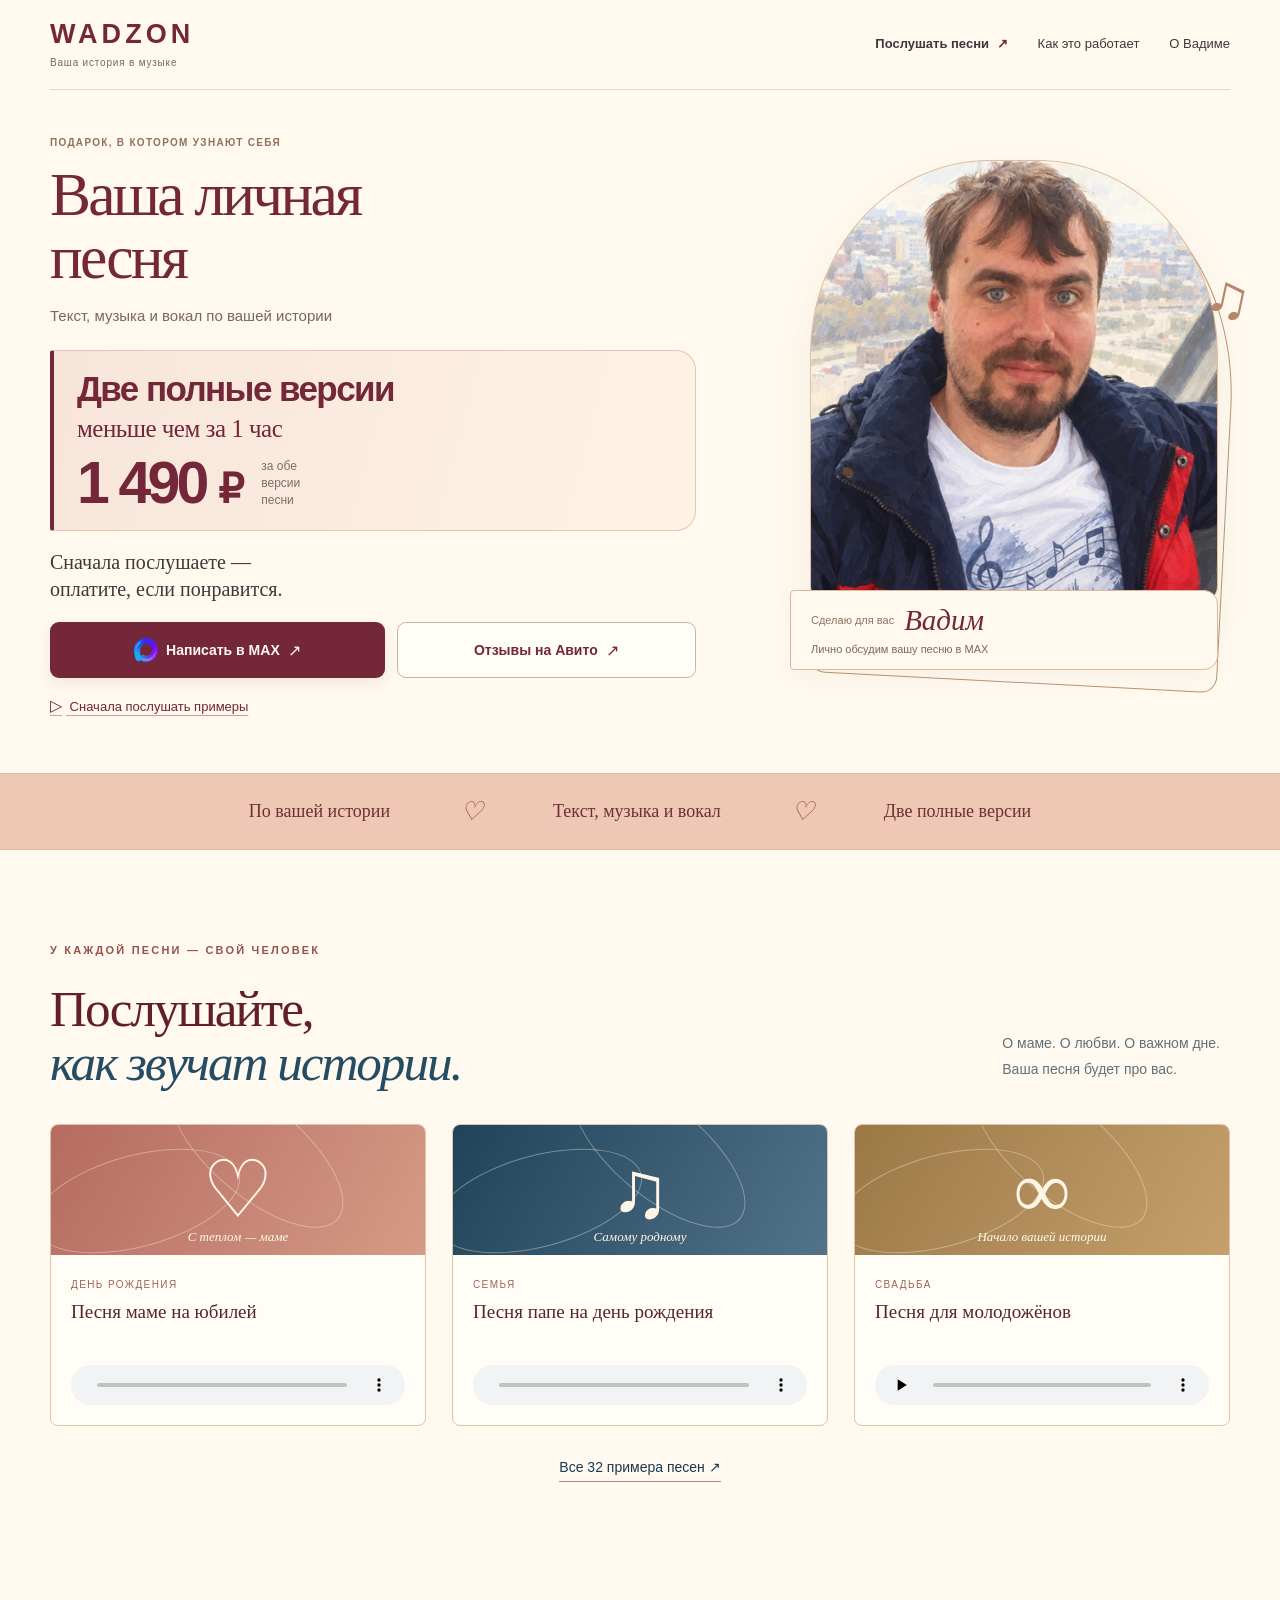
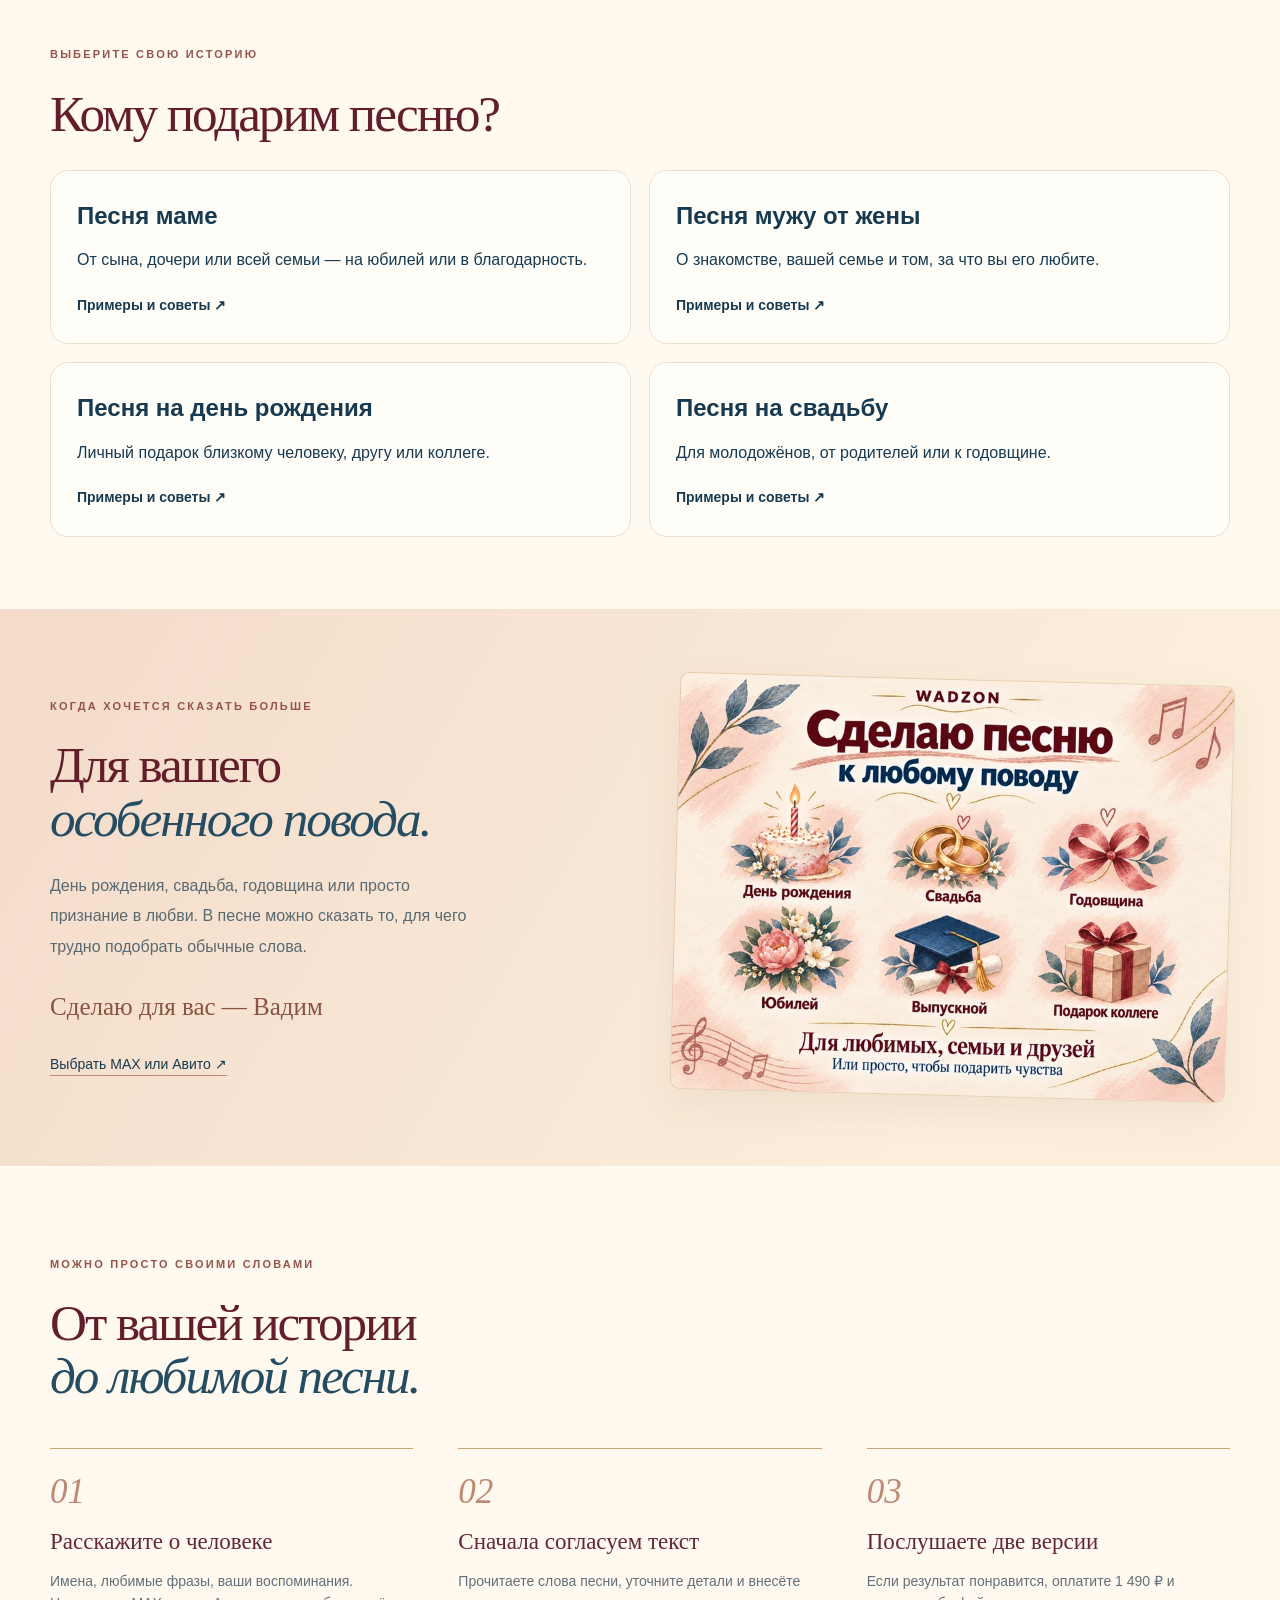
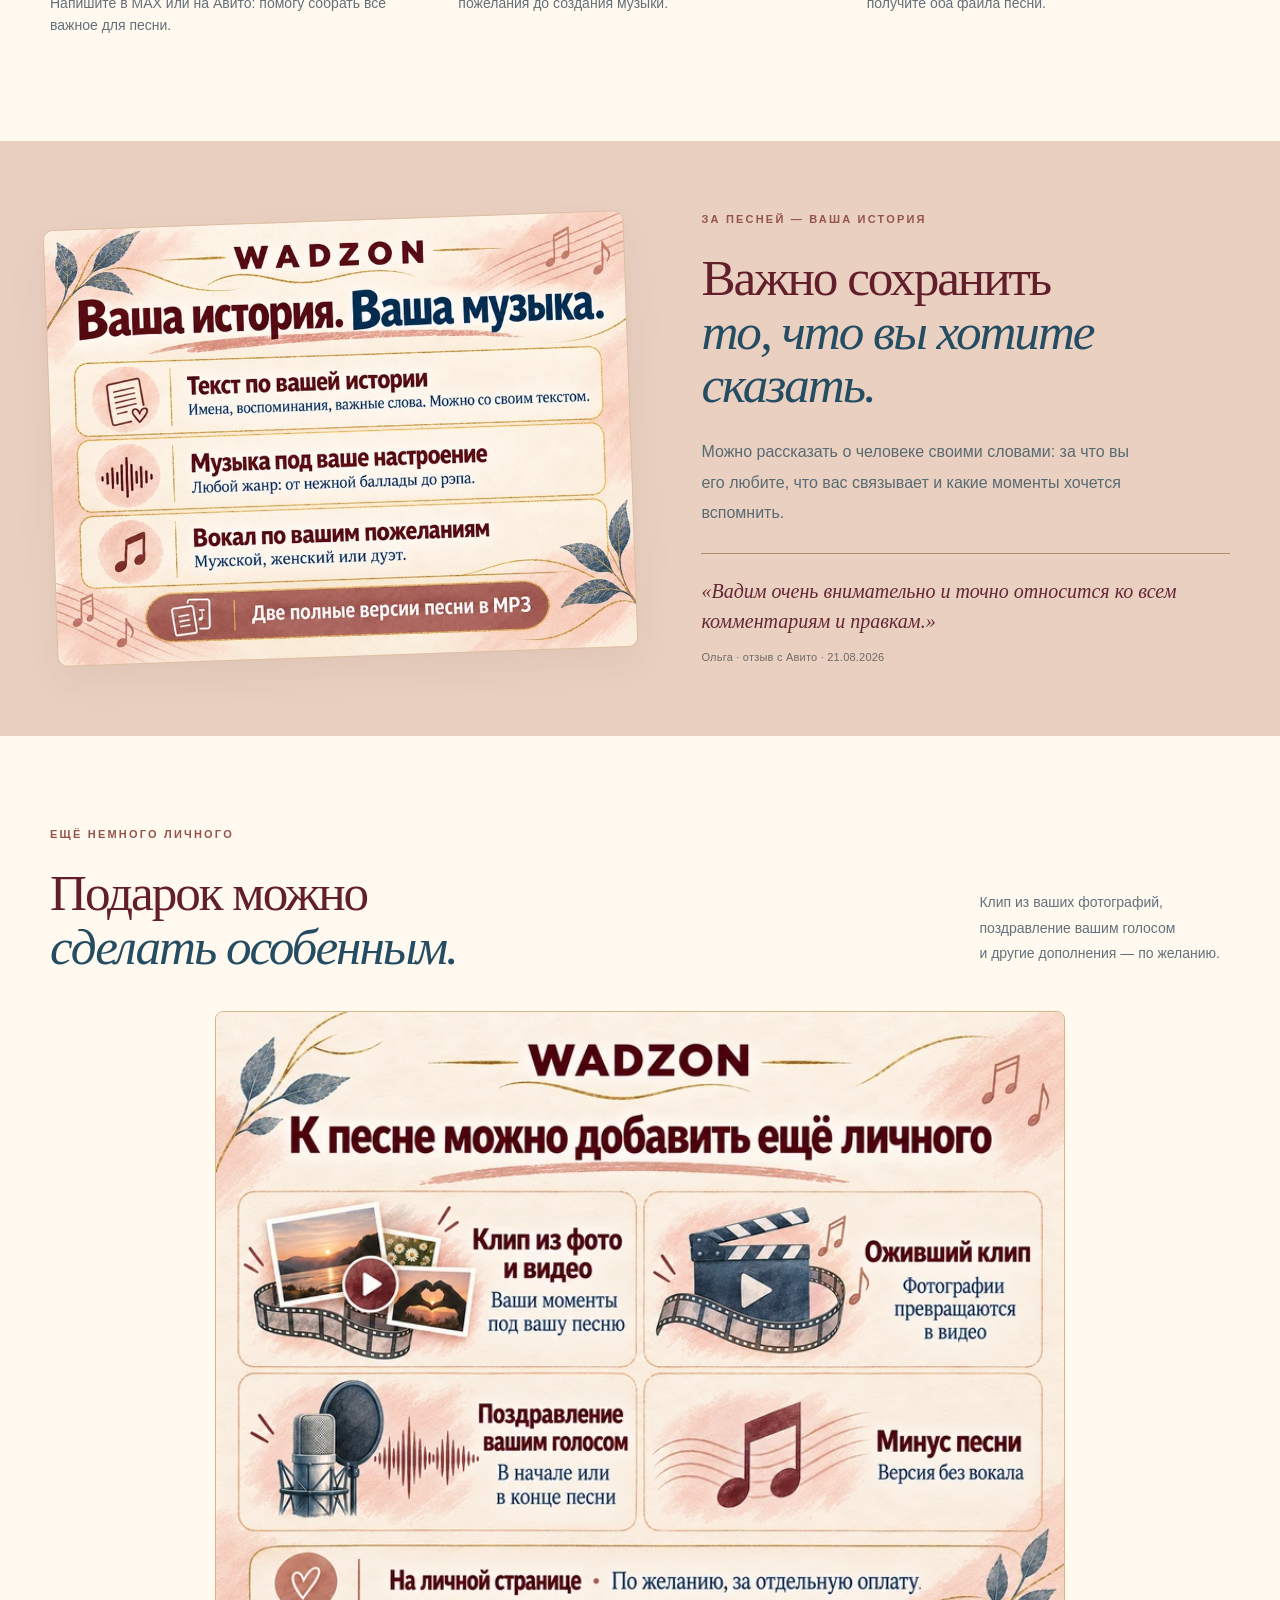
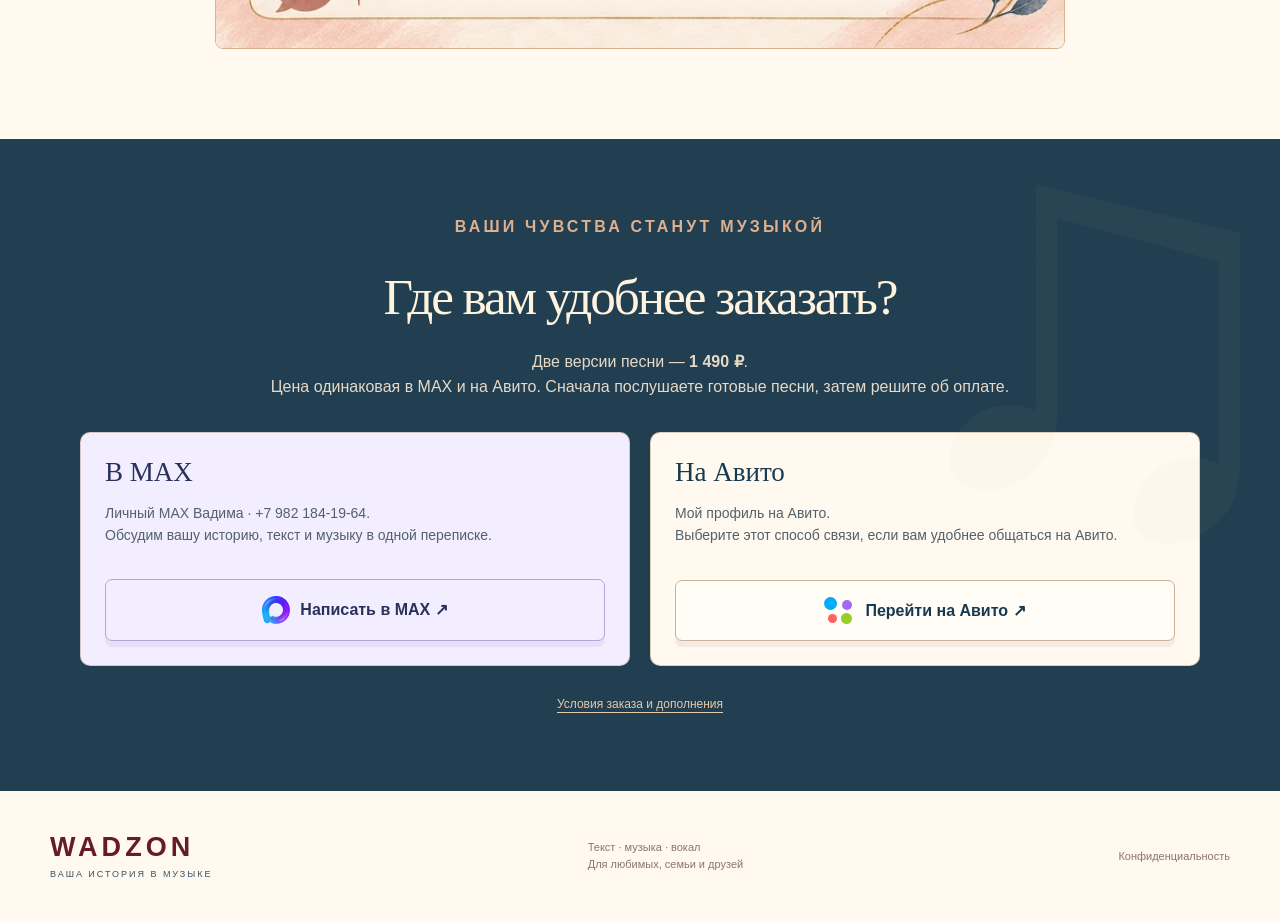
==== commit 586856fc: "Retire website chat and legacy recovery links" ====
--- a/index.html
+++ b/index.html
@@ -1,16 +1,12 @@
 <!doctype html>
-<html lang="ru"><head><script data-public-order-routing>/* Run before analytics. Existing private links keep their original order. */
+<html lang="ru"><head><script data-public-order-routing>/* Strip retired chat tokens before analytics and keep ordinary anchors. */
 (() => {
   'use strict';
-  const fragment = location.hash;
+  const fragment = location.hash.startsWith('#chat=') ? '' : location.hash;
+  if (location.hash !== fragment) history.replaceState(null, '', location.pathname + location.search);
   if (location.hostname === 'wadzon.ru') {
-    if (/^#chat=/.test(fragment)) history.replaceState(null, '', location.pathname + location.search);
     location.replace('https://wadzon.com' + location.pathname + location.search + fragment);
-    return;
   }
-  if (!/^#chat=/.test(fragment)) return;
-  history.replaceState(null, '', location.pathname + location.search);
-  location.replace('/order-status.html' + fragment);
 })();
 </script><meta charset="utf-8"><meta name="viewport" content="width=device-width, initial-scale=1">
 <title>Песня на заказ по вашей истории — примеры и цена | WADZON</title><meta name="description" content="Личная песня в подарок: текст, музыка и вокал по вашей истории. Послушайте примеры и напишите Вадиму в MAX или на Авито. Две версии — 1 490 ₽ и в MAX, и на Авито.">
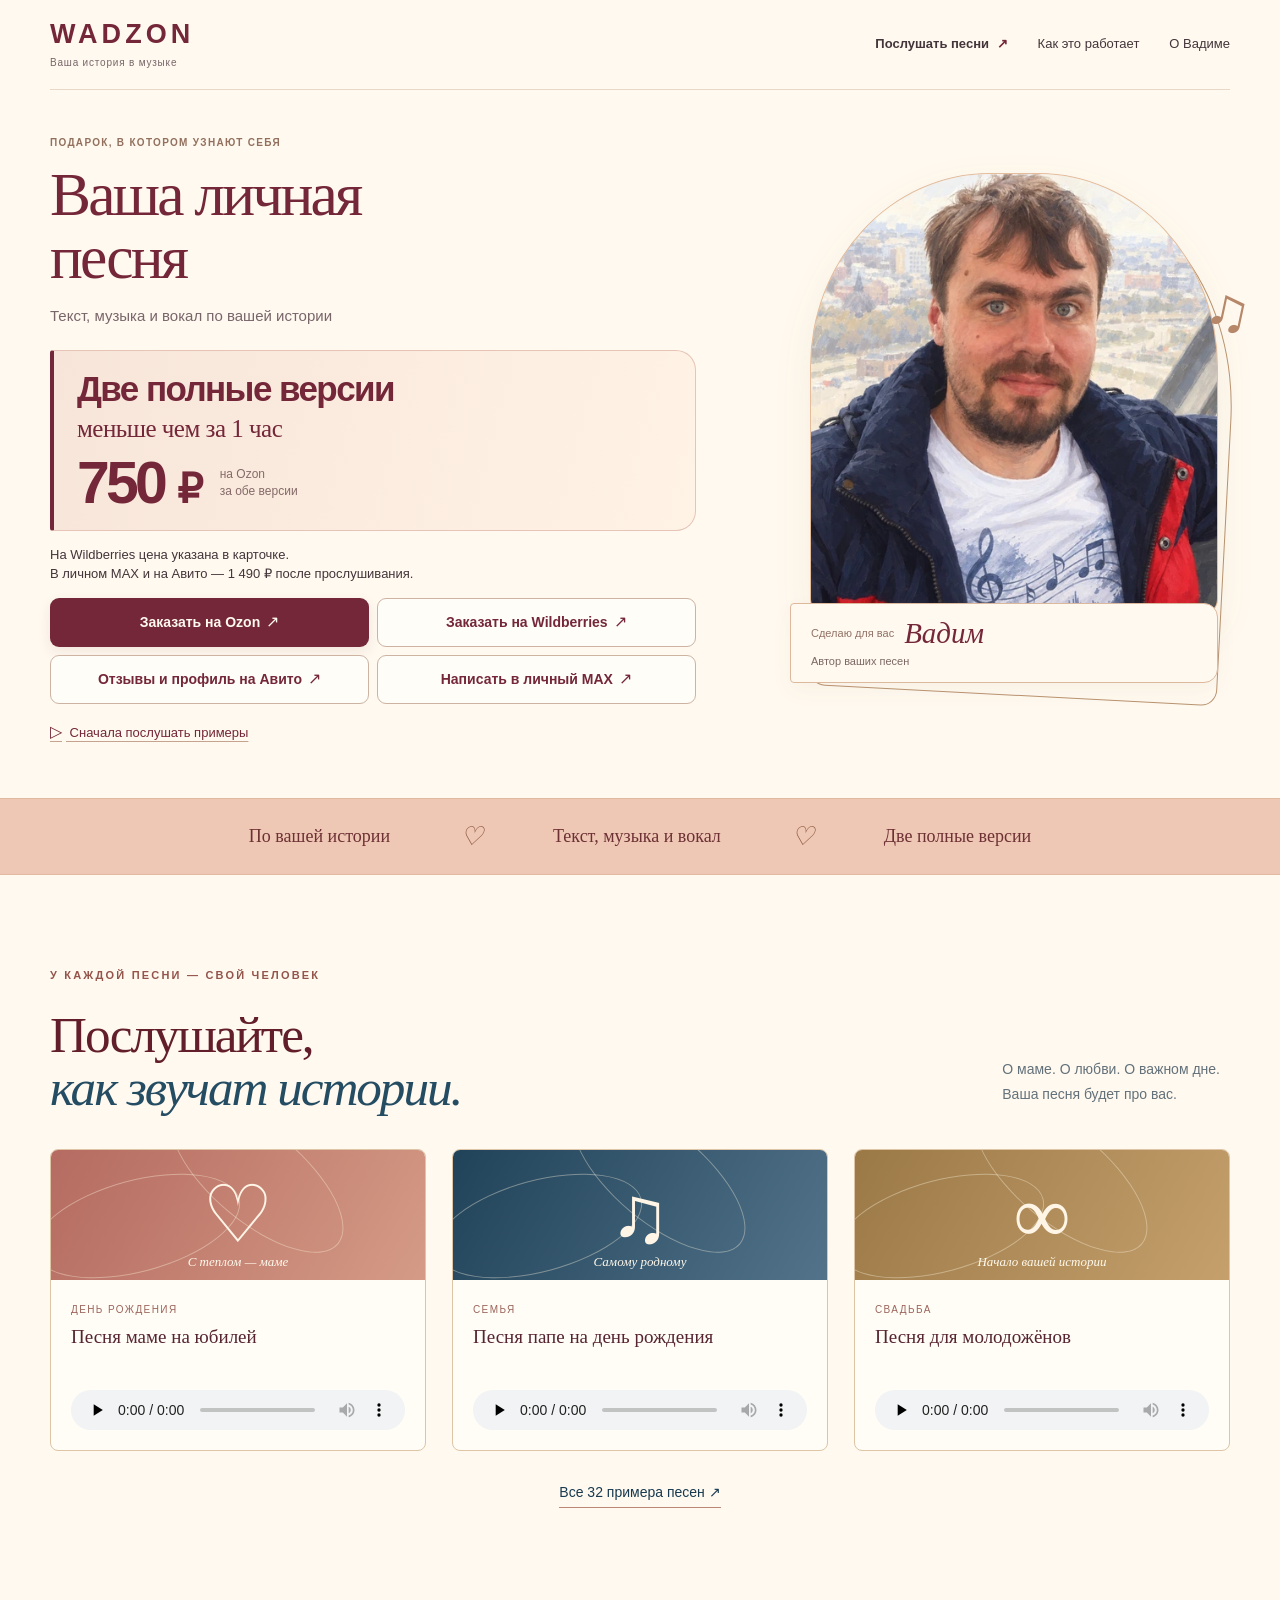
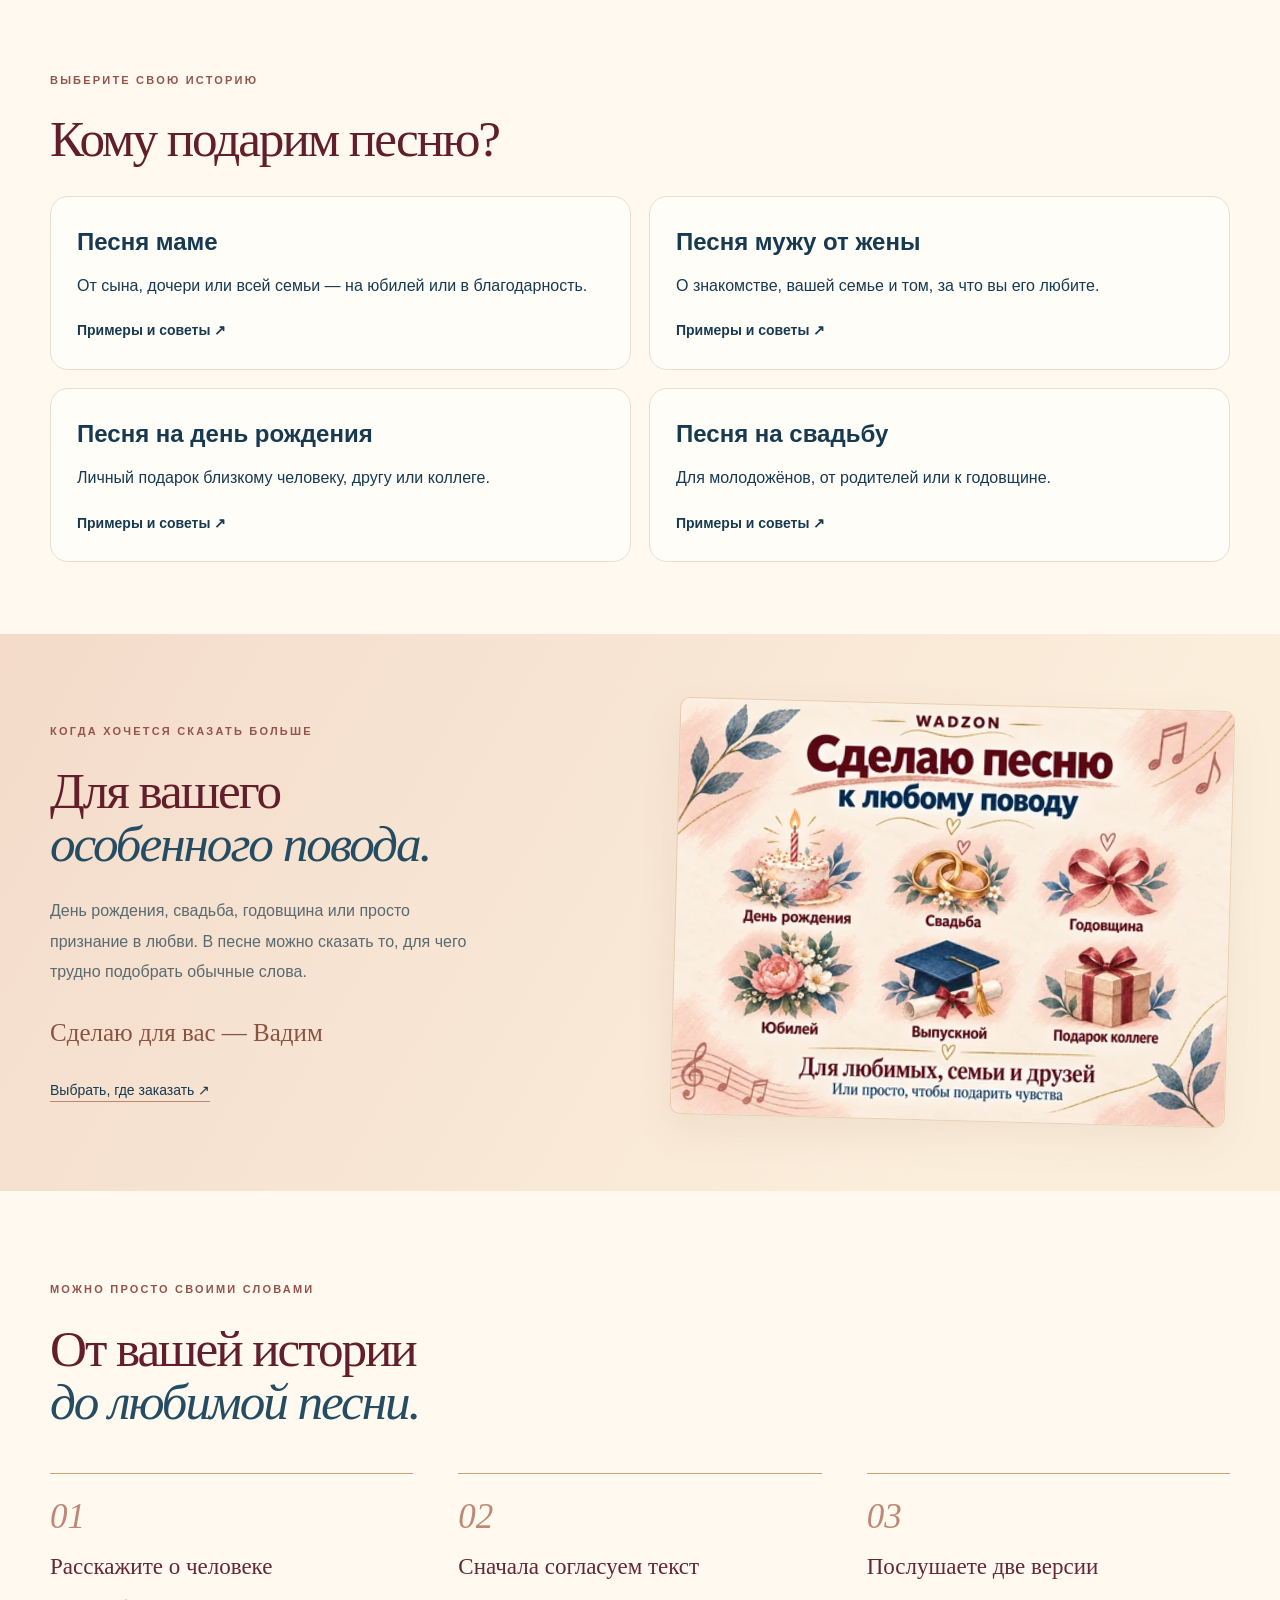
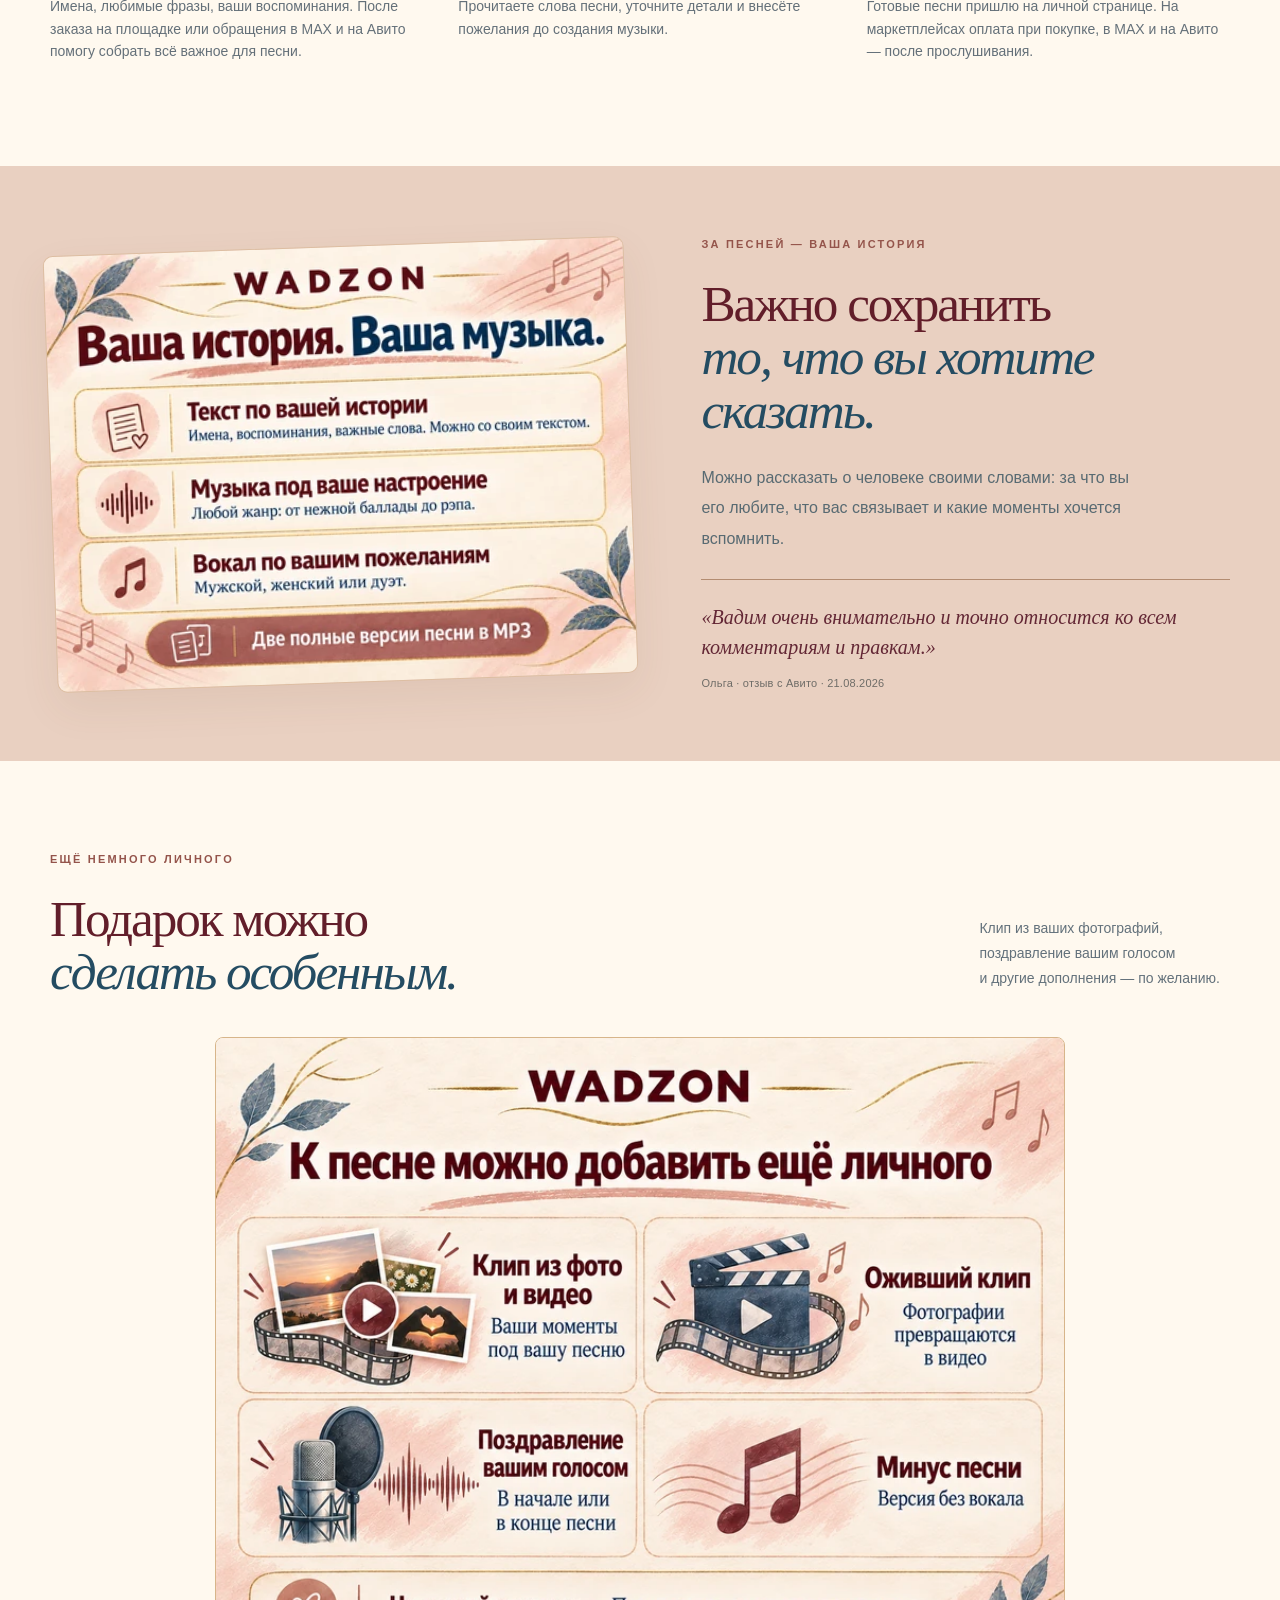
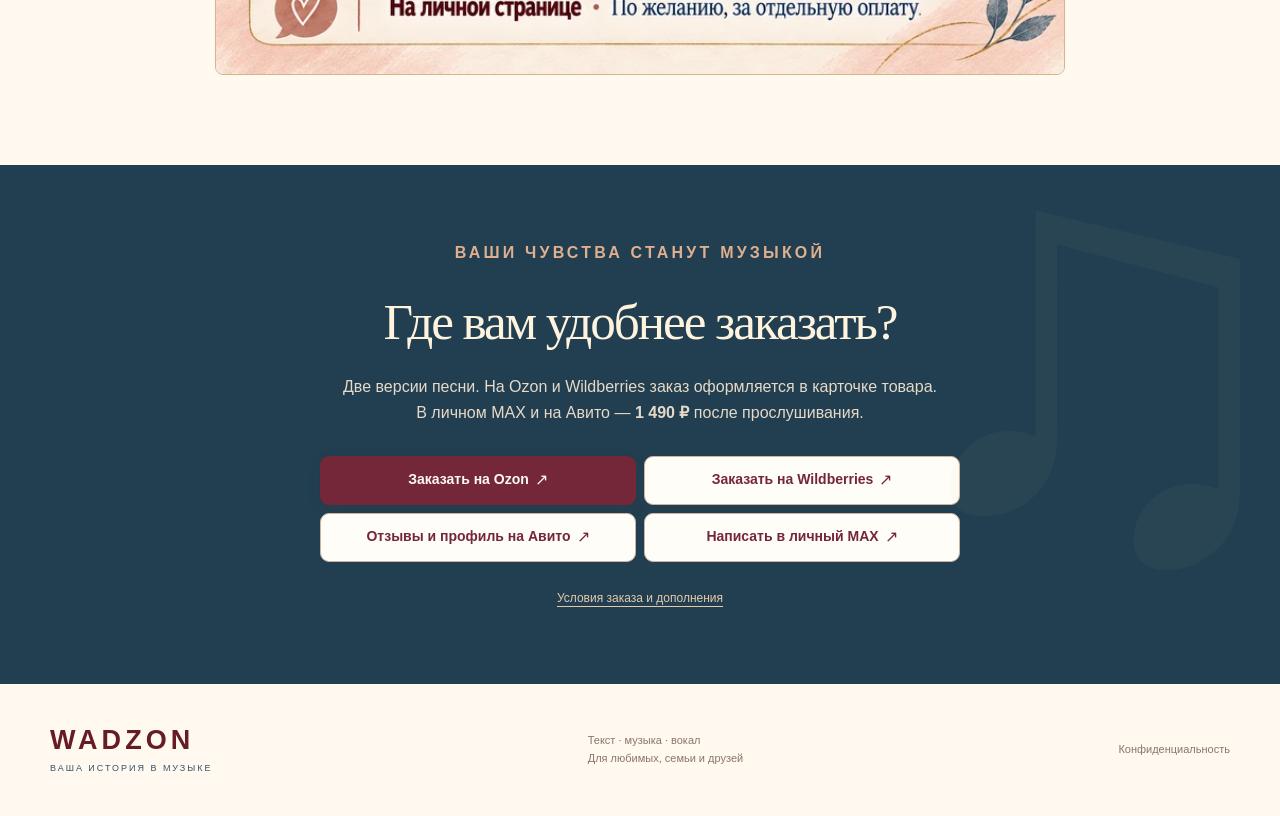
==== commit 7199b779: "Route song buyers to marketplace cards with separate click goals" ====
--- a/index.html
+++ b/index.html
@@ -9,15 +9,15 @@
   }
 })();
 </script><meta charset="utf-8"><meta name="viewport" content="width=device-width, initial-scale=1">
-<title>Песня на заказ по вашей истории — примеры и цена | WADZON</title><meta name="description" content="Личная песня в подарок: текст, музыка и вокал по вашей истории. Послушайте примеры и напишите Вадиму в MAX или на Авито. Две версии — 1 490 ₽ и в MAX, и на Авито.">
+<title>Вадим — песни на заказ по вашей истории | WADZON</title><meta name="description" content="Вадим создаёт личные песни в подарок. Две версии с текстом, музыкой и вокалом. Послушайте примеры и выберите Ozon, Wildberries, Авито или личный MAX.">
 <link rel="canonical" href="https://wadzon.com/">
-<meta property="og:title" content="Песня на заказ по вашей истории — примеры и цена | WADZON"><meta property="og:description" content="Личная песня в подарок: текст, музыка и вокал по вашей истории. Послушайте примеры и напишите Вадиму в MAX или на Авито. Две версии — 1 490 ₽ и в MAX, и на Авито.">
+<meta property="og:title" content="Вадим — песни на заказ по вашей истории | WADZON"><meta property="og:description" content="Вадим создаёт личные песни в подарок. Две версии с текстом, музыкой и вокалом. Послушайте примеры и выберите Ozon, Wildberries, Авито или личный MAX.">
 <meta property="og:url" content="https://wadzon.com/"><meta property="og:type" content="website">
 <meta property="og:site_name" content="WADZON"><meta property="og:locale" content="ru_RU">
 <meta property="og:image" content="https://wadzon.com/assets/wadzon-avatar.png">
 <meta name="twitter:card" content="summary_large_image"><meta name="theme-color" content="#fff9ef">
-<link rel="icon" href="assets/wadzon-avatar.png">
-<script type="application/ld+json">{"@context":"https://schema.org","@graph":[{"@type":"Person","@id":"https://wadzon.com/contacts.html#vadim","name":"Вадим","alternateName":"WADZON","url":"https://wadzon.com/contacts.html","sameAs":["https://www.avito.ru/brands/i24442157"]},{"@type":"WebSite","@id":"https://wadzon.com/#website","url":"https://wadzon.com/","name":"WADZON — песни на заказ","inLanguage":"ru","publisher":{"@id":"https://wadzon.com/contacts.html#vadim"}},{"@type":"WebPage","@id":"https://wadzon.com/#page","url":"https://wadzon.com/","name":"Песня на заказ по вашей истории — примеры и цена | WADZON","description":"Личная песня в подарок: текст, музыка и вокал по вашей истории. Послушайте примеры и напишите Вадиму в MAX или на Авито. Две версии — 1 490 ₽ и в MAX, и на Авито.","inLanguage":"ru","isPartOf":{"@id":"https://wadzon.com/#website"},"about":{"@id":"https://wadzon.com/#custom-song"}},{"@type":"Service","@id":"https://wadzon.com/#custom-song","name":"Песня под ключ за один час","serviceType":"Персональная песня с текстом, музыкой и вокалом","provider":{"@id":"https://wadzon.com/contacts.html#vadim"},"url":"https://wadzon.com/","description":"Песня под ключ за один час — 1 490 ₽. Текст по вашей истории, музыка и вокал. Полное прослушивание до оплаты, скачивание на личной странице.","termsOfService":"https://wadzon.com/songs.html#terms","offers":[{"@type":"Offer","price":"1490","priceCurrency":"RUB","url":"https://wadzon.com/#order","description":"Песня под ключ за один час — 1 490 ₽. Текст по вашей истории, музыка и вокал. Полное прослушивание до оплаты, скачивание на личной странице."}]}]}</script><link rel="stylesheet" href="warm.css?v=20261105clear1"><link rel="stylesheet" href="clear-hero.css?v=20261105clear1"></head><body class="warm-site"><a class="skip-link" href="#main">Перейти к содержанию</a>
+<link rel="icon" href="/favicon.svg" type="image/svg+xml">
+<script type="application/ld+json">{"@context":"https://schema.org","@graph":[{"@type":"Person","@id":"https://wadzon.com/contacts.html#vadim","name":"Вадим","alternateName":"WADZON","url":"https://wadzon.com/contacts.html","sameAs":["https://www.avito.ru/brands/i24442157"]},{"@type":"WebSite","@id":"https://wadzon.com/#website","url":"https://wadzon.com/","name":"WADZON — песни на заказ","inLanguage":"ru","publisher":{"@id":"https://wadzon.com/contacts.html#vadim"}},{"@type":"WebPage","@id":"https://wadzon.com/#page","url":"https://wadzon.com/","name":"Вадим — песни на заказ по вашей истории | WADZON","description":"Вадим создаёт личные песни в подарок. Две версии с текстом, музыкой и вокалом. Послушайте примеры и выберите Ozon, Wildberries, Авито или личный MAX.","inLanguage":"ru","isPartOf":{"@id":"https://wadzon.com/#website"},"about":{"@id":"https://wadzon.com/#custom-song"}},{"@type":"Service","@id":"https://wadzon.com/#custom-song","name":"Песня под ключ за один час","serviceType":"Персональная песня с текстом, музыкой и вокалом","provider":{"@id":"https://wadzon.com/contacts.html#vadim"},"url":"https://wadzon.com/","description":"Песня под ключ за один час — 1 490 ₽. Текст по вашей истории, музыка и вокал. Полное прослушивание до оплаты, скачивание на личной странице.","termsOfService":"https://wadzon.com/songs.html#terms","offers":[{"@type":"Offer","price":"750","priceCurrency":"RUB","url":"https://www.ozon.ru/product/pesnya-za-1-chas-6293407488/","description":"Две версии песни на Ozon. Оплата при покупке."},{"@type":"Offer","price":"1490","priceCurrency":"RUB","url":"https://wadzon.com/#order","description":"Две версии песни в личном MAX и на Авито — 1 490 ₽. Полное прослушивание до оплаты."}]}]}</script><link rel="stylesheet" href="warm.css?v=20261111marketplaces1"><link rel="stylesheet" href="clear-hero.css?v=20261111marketplaces1"></head><body class="warm-site"><a class="skip-link" href="#main">Перейти к содержанию</a>
 
 <header class="clear-header">
   <a class="clear-brand" href="/" aria-label="WADZON — песни на заказ">WADZON<span>Ваша история в музыке</span></a>
@@ -35,29 +35,26 @@
     <div class="clear-offer">
       <p class="clear-versions">Две полные версии</p>
       <p class="clear-timing">меньше чем за 1 час</p>
-      <p class="clear-price"><strong>1 490 <span>₽</span></strong><span class="clear-price-note">за обе версии песни</span></p>
+      <p class="clear-price"><strong>750 <span>₽</span></strong><span class="clear-price-note">на Ozon<br>за обе версии</span></p>
     </div>
-    <p class="clear-payment">Сначала послушаете —<br>оплатите, если понравится.</p>
-    <div class="clear-actions">
-      <a class="clear-button clear-button--max" href="https://max.ru/u/f9LHodD0cOLyIVBk8ZNUTHv73fjZUxaY3-7dAHGgZJhk7E81tgsPBylfXCw" target="_blank" rel="noopener noreferrer" data-metrika-goal="max_click"><img src="assets/max-logo.svg" alt="" width="24" height="24" aria-hidden="true">Написать в MAX <span class="clear-button-arrow" aria-hidden="true">↗</span></a>
-      <a class="clear-button clear-button--reviews" href="https://www.avito.ru/brands/i24442157" target="_blank" rel="noopener noreferrer" data-metrika-goal="avito_click">Отзывы на Авито <span class="clear-button-arrow" aria-hidden="true">↗</span></a>
-    </div>
+    <p class="clear-payment">На Wildberries цена указана в карточке.<br>В личном MAX и на Авито — 1 490 ₽ после прослушивания.</p>
+    <div class="clear-actions" aria-label="Где заказать песню"><a class="clear-button clear-button--primary" href="https://www.ozon.ru/product/pesnya-za-1-chas-6293407488/" target="_blank" rel="noopener noreferrer" data-metrika-goal="ozon_click">Заказать на Ozon<span class="clear-button-arrow" aria-hidden="true">↗</span></a><a class="clear-button clear-button--secondary" href="https://www.wildberries.ru/catalog/1804639730/detail.aspx" target="_blank" rel="noopener noreferrer" data-metrika-goal="wb_click">Заказать на Wildberries<span class="clear-button-arrow" aria-hidden="true">↗</span></a><a class="clear-button clear-button--secondary" href="https://www.avito.ru/brands/i24442157" target="_blank" rel="noopener noreferrer" data-metrika-goal="avito_click">Отзывы и профиль на Авито<span class="clear-button-arrow" aria-hidden="true">↗</span></a><a class="clear-button clear-button--secondary" href="https://max.ru/u/f9LHodD0cOLyIVBk8ZNUTHv73fjZUxaY3-7dAHGgZJhk7E81tgsPBylfXCw" target="_blank" rel="noopener noreferrer" data-metrika-goal="max_click">Написать в личный MAX<span class="clear-button-arrow" aria-hidden="true">↗</span></a></div>
     <a class="clear-listen" href="#examples"><span aria-hidden="true">▷</span> Сначала послушать примеры</a>
   </div>
   <figure class="clear-person">
     <div class="clear-photo-frame"><img class="clear-photo" src="assets/warm/vadim-800.webp" srcset="assets/warm/vadim-480.webp 480w, assets/warm/vadim-800.webp 800w, assets/warm/vadim-1086.webp 1086w" sizes="(max-width: 640px) 80px, (max-width: 1000px) 38vw, 420px" width="1086" height="1448" alt="Вадим, автор проекта WADZON" fetchpriority="high" decoding="async"></div>
-    <figcaption class="clear-caption"><span class="clear-caption-intro">Сделаю для вас</span><strong>Вадим</strong><span class="clear-caption-note">Лично обсудим вашу песню в MAX</span></figcaption>
+    <figcaption class="clear-caption"><span class="clear-caption-intro">Сделаю для вас</span><strong>Вадим</strong><span class="clear-caption-note">Автор ваших песен</span></figcaption>
     <span class="clear-photo-note" aria-hidden="true">♫</span>
   </figure>
 </section>
 <div class="ribbon"><span>По вашей истории</span><i>♡</i><span>Текст, музыка и вокал</span><i>♡</i><span>Две полные версии</span></div>
 <section class="examples wrap" id="examples"><div class="section-head"><div><p class="eyebrow">У каждой песни — свой человек</p><h2>Послушайте,<br><em>как звучат истории.</em></h2></div><p>О маме. О любви. О важном дне.<br>Ваша песня будет про вас.</p></div><div class="tracks"><article><div class="track-art rose"><span aria-hidden="true">♡</span><small>С теплом — маме</small></div><div class="track-info"><p>День рождения</p><h3>Песня маме на юбилей</h3><audio controls preload="none" src="assets/examples/birthday-mom-jubilee.mp3" aria-label="Песня маме на юбилей"></audio></div></article><article><div class="track-art navy"><span aria-hidden="true">♫</span><small>Самому родному</small></div><div class="track-info"><p>Семья</p><h3>Песня папе на день рождения</h3><audio controls preload="none" src="assets/examples/birthday-dad.mp3" aria-label="Песня папе на день рождения"></audio></div></article><article><div class="track-art gold"><span aria-hidden="true">∞</span><small>Начало вашей истории</small></div><div class="track-info"><p>Свадьба</p><h3>Песня для молодожёнов</h3><audio controls preload="none" src="assets/examples/wedding-newlyweds.mp3" aria-label="Песня для молодожёнов"></audio></div></article></div><a class="text-link all" href="songs.html#catalogue" target="_blank" rel="noopener">Все 32 примера песен ↗</a></section>
-<section class="wrap topic-section" id="occasions"><p class="eyebrow">Выберите свою историю</p><h2>Кому подарим песню?</h2><div class="topic-grid"><a class="topic-card" href="pesnya-mame.html"><h3>Песня маме</h3><p>От сына, дочери или всей семьи — на юбилей или в благодарность.</p><span>Примеры и советы ↗</span></a><a class="topic-card" href="pesnya-muzhu.html"><h3>Песня мужу от жены</h3><p>О знакомстве, вашей семье и том, за что вы его любите.</p><span>Примеры и советы ↗</span></a><a class="topic-card" href="pesnya-na-den-rozhdeniya.html"><h3>Песня на день рождения</h3><p>Личный подарок близкому человеку, другу или коллеге.</p><span>Примеры и советы ↗</span></a><a class="topic-card" href="pesnya-na-svadbu.html"><h3>Песня на свадьбу</h3><p>Для молодожёнов, от родителей или к годовщине.</p><span>Примеры и советы ↗</span></a></div></section><section class="occasion"><div class="wrap split"><div><p class="eyebrow">Когда хочется сказать больше</p><h2>Для вашего<br><em>особенного повода.</em></h2><p class="body-copy">День рождения, свадьба, годовщина или просто признание в любви. В песне можно сказать то, для чего трудно подобрать обычные слова.</p><p class="signature">Сделаю для вас — Вадим</p><a class="text-link" href="#order">Выбрать MAX или Авито ↗</a></div><img loading="lazy" class="art-sheet" src="assets/warm/occasions-800.webp" srcset="assets/warm/occasions-480.webp 480w, assets/warm/occasions-800.webp 800w, assets/warm/occasions-1200.webp 1200w, assets/warm/occasions-1448.webp 1448w" sizes="(max-width: 640px) calc(100vw - 36px), (max-width: 900px) 44vw, 600px" width="1448" height="1086" decoding="async" alt="Песня в подарок: день рождения, свадьба, годовщина, юбилей, выпускной, подарок коллеге"></div></section>
-<section class="wrap process" id="how"><p class="eyebrow">Можно просто своими словами</p><h2>От вашей истории<br><em>до любимой песни.</em></h2><div class="steps"><article><span>01</span><h3>Расскажите о человеке</h3><p>Имена, любимые фразы, ваши воспоминания. Напишите в MAX или на Авито: помогу собрать всё важное для песни.</p></article><article><span>02</span><h3>Сначала согласуем текст</h3><p>Прочитаете слова песни, уточните детали и внесёте пожелания до создания музыки.</p></article><article><span>03</span><h3>Послушаете две версии</h3><p>Если результат понравится, оплатите 1 490 ₽ и получите оба файла песни.</p></article></div></section>
+<section class="wrap topic-section" id="occasions"><p class="eyebrow">Выберите свою историю</p><h2>Кому подарим песню?</h2><div class="topic-grid"><a class="topic-card" href="pesnya-mame.html"><h3>Песня маме</h3><p>От сына, дочери или всей семьи — на юбилей или в благодарность.</p><span>Примеры и советы ↗</span></a><a class="topic-card" href="pesnya-muzhu.html"><h3>Песня мужу от жены</h3><p>О знакомстве, вашей семье и том, за что вы его любите.</p><span>Примеры и советы ↗</span></a><a class="topic-card" href="pesnya-na-den-rozhdeniya.html"><h3>Песня на день рождения</h3><p>Личный подарок близкому человеку, другу или коллеге.</p><span>Примеры и советы ↗</span></a><a class="topic-card" href="pesnya-na-svadbu.html"><h3>Песня на свадьбу</h3><p>Для молодожёнов, от родителей или к годовщине.</p><span>Примеры и советы ↗</span></a></div></section><section class="occasion"><div class="wrap split"><div><p class="eyebrow">Когда хочется сказать больше</p><h2>Для вашего<br><em>особенного повода.</em></h2><p class="body-copy">День рождения, свадьба, годовщина или просто признание в любви. В песне можно сказать то, для чего трудно подобрать обычные слова.</p><p class="signature">Сделаю для вас — Вадим</p><a class="text-link" href="#order">Выбрать, где заказать ↗</a></div><img loading="lazy" class="art-sheet" src="assets/warm/occasions-800.webp" srcset="assets/warm/occasions-480.webp 480w, assets/warm/occasions-800.webp 800w, assets/warm/occasions-1200.webp 1200w, assets/warm/occasions-1448.webp 1448w" sizes="(max-width: 640px) calc(100vw - 36px), (max-width: 900px) 44vw, 600px" width="1448" height="1086" decoding="async" alt="Песня в подарок: день рождения, свадьба, годовщина, юбилей, выпускной, подарок коллеге"></div></section>
+<section class="wrap process" id="how"><p class="eyebrow">Можно просто своими словами</p><h2>От вашей истории<br><em>до любимой песни.</em></h2><div class="steps"><article><span>01</span><h3>Расскажите о человеке</h3><p>Имена, любимые фразы, ваши воспоминания. После заказа на площадке или обращения в MAX и на Авито помогу собрать всё важное для песни.</p></article><article><span>02</span><h3>Сначала согласуем текст</h3><p>Прочитаете слова песни, уточните детали и внесёте пожелания до создания музыки.</p></article><article><span>03</span><h3>Послушаете две версии</h3><p>Готовые песни пришлю на личной странице. На маркетплейсах оплата при покупке, в MAX и на Авито — после прослушивания.</p></article></div></section>
 <section class="about" id="about"><div class="wrap split"><img loading="lazy" class="art-sheet" src="assets/warm/story-800.webp" srcset="assets/warm/story-480.webp 480w, assets/warm/story-800.webp 800w, assets/warm/story-1200.webp 1200w, assets/warm/story-1448.webp 1448w" sizes="(max-width: 640px) calc(100vw - 36px), (max-width: 900px) 44vw, 600px" width="1448" height="1086" decoding="async" alt="Текст, музыка и вокал по вашей истории"><div><p class="eyebrow">За песней — ваша история</p><h2>Важно сохранить<br><em>то, что вы хотите сказать.</em></h2><p class="body-copy">Можно рассказать о человеке своими словами: за что вы его любите, что вас связывает и какие моменты хочется вспомнить.</p><blockquote>«Вадим очень внимательно и точно относится ко всем комментариям и правкам.»<cite>Ольга · отзыв с Авито · 21.08.2026</cite></blockquote></div></div></section>
 <section class="wrap extras"><div class="section-head"><div><p class="eyebrow">Ещё немного личного</p><h2>Подарок можно<br><em>сделать особенным.</em></h2></div><p>Клип из ваших фотографий,<br>поздравление вашим голосом<br>и другие дополнения — по желанию.</p></div><img loading="lazy" src="assets/warm/addons-800.webp" srcset="assets/warm/addons-480.webp 480w, assets/warm/addons-800.webp 800w, assets/warm/addons-1200.webp 1200w, assets/warm/addons-1448.webp 1448w" sizes="(max-width: 640px) calc(100vw - 36px), (max-width: 900px) 44vw, 600px" width="1448" height="1086" decoding="async" alt="Дополнения к песне: клип, оживший клип, поздравление голосом и минус"></section>
-<section class="order" id="order"><div class="wrap order-inner"><p class="eyebrow">Ваши чувства станут музыкой</p><h2>Где вам удобнее заказать?</h2><p>Две версии песни — <strong>1 490 ₽</strong>.<br>Цена одинаковая в MAX и на Авито. Сначала послушаете готовые песни, затем решите об оплате.</p><div class="channel-grid"><article class="max-channel"><h3>В MAX</h3><p>Личный MAX Вадима · +7 982 184-19-64.<br>Обсудим вашу историю, текст и музыку в одной переписке.</p><a class="button max-button" href="https://max.ru/u/f9LHodD0cOLyIVBk8ZNUTHv73fjZUxaY3-7dAHGgZJhk7E81tgsPBylfXCw" target="_blank" rel="noopener noreferrer" data-metrika-goal="max_click"><img class="max-icon" src="assets/max-logo.svg" width="28" height="28" alt="" aria-hidden="true">Написать в MAX ↗</a></article><article class="avito-channel"><h3>На Авито</h3><p>Мой профиль на Авито.<br>Выберите этот способ связи, если вам удобнее общаться на Авито.</p><a class="button avito-button" href="https://www.avito.ru/brands/i24442157" target="_blank" rel="noopener noreferrer" data-metrika-goal="avito_click"><span class="avito-dots" aria-hidden="true"><i></i><i></i><i></i><i></i></span>Перейти на Авито ↗</a></article></div><a class="terms-link" href="songs.html#terms">Условия заказа и дополнения</a></div></section>
+<section class="order" id="order"><div class="wrap order-inner"><p class="eyebrow">Ваши чувства станут музыкой</p><h2>Где вам удобнее заказать?</h2><p>Две версии песни. На Ozon и Wildberries заказ оформляется в карточке товара.<br>В личном MAX и на Авито — <strong>1 490 ₽</strong> после прослушивания.</p><div class="clear-actions order-actions"><a class="clear-button clear-button--primary" href="https://www.ozon.ru/product/pesnya-za-1-chas-6293407488/" target="_blank" rel="noopener noreferrer" data-metrika-goal="ozon_click">Заказать на Ozon<span class="clear-button-arrow" aria-hidden="true">↗</span></a><a class="clear-button clear-button--secondary" href="https://www.wildberries.ru/catalog/1804639730/detail.aspx" target="_blank" rel="noopener noreferrer" data-metrika-goal="wb_click">Заказать на Wildberries<span class="clear-button-arrow" aria-hidden="true">↗</span></a><a class="clear-button clear-button--secondary" href="https://www.avito.ru/brands/i24442157" target="_blank" rel="noopener noreferrer" data-metrika-goal="avito_click">Отзывы и профиль на Авито<span class="clear-button-arrow" aria-hidden="true">↗</span></a><a class="clear-button clear-button--secondary" href="https://max.ru/u/f9LHodD0cOLyIVBk8ZNUTHv73fjZUxaY3-7dAHGgZJhk7E81tgsPBylfXCw" target="_blank" rel="noopener noreferrer" data-metrika-goal="max_click">Написать в личный MAX<span class="clear-button-arrow" aria-hidden="true">↗</span></a></div><a class="terms-link" href="songs.html#terms">Условия заказа и дополнения</a></div></section>
 </main><footer class="wrap"><a class="brand" href="/">WADZON<span>ваша история в музыке</span></a><p>Текст · музыка · вокал<br>Для любимых, семьи и друзей</p><a href="https://wadzon.com/privacy.html" target="_blank" rel="noopener">Конфиденциальность</a></footer>
 
-<nav class="mobile-order" aria-label="Заказ песни"><div class="mobile-order-actions"><a class="button max-button" href="https://max.ru/u/f9LHodD0cOLyIVBk8ZNUTHv73fjZUxaY3-7dAHGgZJhk7E81tgsPBylfXCw" target="_blank" rel="noopener noreferrer" data-metrika-goal="max_click"><img class="max-icon" src="assets/max-logo.svg" width="28" height="28" alt="" aria-hidden="true">MAX</a><a class="button avito-button" href="https://www.avito.ru/brands/i24442157" target="_blank" rel="noopener noreferrer" data-metrika-goal="avito_click"><span class="avito-dots" aria-hidden="true"><i></i><i></i><i></i><i></i></span>Avito</a></div><small>Напишите в MAX или на Авито</small></nav>
-<script src="examples-data.js"></script><script src="script.js?v=20261105clear1"></script><script src="service.js?v=20261105clear1"></script></body></html>+<nav class="mobile-order" aria-label="Где заказать песню"><div class="mobile-order-actions"><a class="clear-button clear-button--primary" href="https://www.ozon.ru/product/pesnya-za-1-chas-6293407488/" target="_blank" rel="noopener noreferrer" data-metrika-goal="ozon_click">Ozon<span class="clear-button-arrow" aria-hidden="true">↗</span></a><a class="clear-button clear-button--secondary" href="https://www.wildberries.ru/catalog/1804639730/detail.aspx" target="_blank" rel="noopener noreferrer" data-metrika-goal="wb_click">Wildberries<span class="clear-button-arrow" aria-hidden="true">↗</span></a><a class="clear-button clear-button--secondary" href="https://www.avito.ru/brands/i24442157" target="_blank" rel="noopener noreferrer" data-metrika-goal="avito_click">Авито<span class="clear-button-arrow" aria-hidden="true">↗</span></a><a class="clear-button clear-button--secondary" href="https://max.ru/u/f9LHodD0cOLyIVBk8ZNUTHv73fjZUxaY3-7dAHGgZJhk7E81tgsPBylfXCw" target="_blank" rel="noopener noreferrer" data-metrika-goal="max_click">MAX<span class="clear-button-arrow" aria-hidden="true">↗</span></a></div></nav>
+<script src="examples-data.js"></script><script src="script.js?v=20261111marketplaces1"></script><script src="service.js?v=20261111marketplaces1"></script></body></html>
--- a/clear-hero.css
+++ b/clear-hero.css
@@ -19,15 +19,15 @@
 .clear-price{display:flex;align-items:center;gap:18px;margin:0}
 .clear-price strong{display:block;flex-shrink:0;color:var(--clear-wine);font:700 59px/1 Arial,sans-serif;letter-spacing:-.065em;white-space:nowrap;font-variant-numeric:lining-nums tabular-nums}
 .clear-price strong>span{font-size:.69em;letter-spacing:-.02em}
-.clear-price .clear-price-note{max-width:10ch;color:#856a69;font:12px/1.4 Arial,sans-serif}
-.clear-payment{margin:18px 0 19px;color:var(--clear-ink);font:400 20px/1.36 Georgia,'Times New Roman',serif}
-.clear-actions{display:grid;grid-template-columns:1.12fr 1fr;gap:12px}
-.clear-button{min-width:0;min-height:56px;display:flex;align-items:center;justify-content:center;gap:8px;padding:13px 14px;border:1px solid transparent;border-radius:9px;font:700 14px/1.2 Arial,sans-serif;text-decoration:none;white-space:nowrap;transition:background-color .15s,box-shadow .15s}
-.clear-button--max{background:var(--clear-wine);color:#fff9ef;box-shadow:0 5px 14px #74273917}
-.clear-button--max:hover{background:#5e1e2e;box-shadow:0 5px 18px #74273926}
-.clear-button--max img{width:24px;height:24px;max-width:none;flex:0 0 24px;border-radius:7px}
-.clear-button--reviews{background:#fffdf8;color:var(--clear-wine);border-color:#cdb3a2}
-.clear-button--reviews:hover{background:#faecdd;border-color:#a47867}
+.clear-price .clear-price-note{color:#856a69;font:12px/1.4 Arial,sans-serif}
+.clear-payment{margin:14px 0;color:var(--clear-ink);font:13px/1.5 Arial,sans-serif}
+.clear-actions,.mobile-order-actions{display:grid;grid-template-columns:repeat(2,minmax(0,1fr));gap:8px}
+.clear-button{min-width:0;min-height:49px;display:flex;align-items:center;justify-content:center;gap:6px;padding:10px 8px;border:1px solid transparent;border-radius:9px;font:700 14px/1.25 Arial,sans-serif;text-align:center;text-decoration:none;transition:background-color .15s,box-shadow .15s}
+.clear-button--primary{background:#742739;color:#fff9ef;box-shadow:0 5px 14px #74273917}
+.clear-button--primary:hover{background:#5e1e2e;box-shadow:0 5px 18px #74273926}
+.clear-button--secondary{background:#fffdf8;color:#742739;border-color:#cdb3a2}
+.clear-button--secondary:hover{background:#faecdd;border-color:#a47867}
+.order-actions{max-width:640px;margin:0 auto 22px}
 .clear-button-arrow{font-weight:400;font-size:16px}
 .clear-listen{display:inline-block;margin-top:17px;color:var(--clear-wine);font:13px/1.4 Arial,sans-serif;text-decoration:underline;text-underline-offset:4px;text-decoration-color:#c5a38f}
 .clear-listen>span{font-size:16px;text-decoration:none;margin-right:4px}
@@ -41,7 +41,7 @@
 .clear-caption-note{display:block;margin-top:4px;font:11px/1.4 Arial,sans-serif;color:#7c6865}
 .clear-photo-note{position:absolute;top:20%;right:-21px;color:#b68769;font:60px/1 Georgia,serif;transform:rotate(12deg)}
 .clear-header a:focus-visible,.clear-hero a:focus-visible{outline:3px solid #ae7d32;outline-offset:4px}
-@media(max-width:1000px) and (min-width:641px){.clear-header,.clear-hero{width:calc(100% - 44px)}.clear-hero{gap:28px;grid-template-columns:minmax(0,1.25fr) minmax(0,.85fr)}.clear-header .clear-nav{gap:18px}.clear-header .clear-nav a:last-child{display:none}.clear-title{font-size:45px}.clear-description{font-size:13px}.clear-offer{padding-inline:16px}.clear-versions{font-size:27px}.clear-price strong{font-size:52px}.clear-actions{grid-template-columns:1fr}.clear-person .clear-photo{height:390px}.clear-photo-note{right:-10px}.clear-caption{margin-left:-9px}}
+@media(max-width:1000px) and (min-width:641px){.clear-header,.clear-hero{width:calc(100% - 44px)}.clear-hero{gap:28px;grid-template-columns:minmax(0,1.25fr) minmax(0,.85fr)}.clear-header .clear-nav{gap:18px}.clear-header .clear-nav a:last-child{display:none}.clear-title{font-size:45px}.clear-description{font-size:13px}.clear-offer{padding-inline:16px}.clear-versions{font-size:27px}.clear-price strong{font-size:52px}.clear-person .clear-photo{height:390px}.clear-photo-note{right:-10px}.clear-caption{margin-left:-9px}}
 @media(max-width:640px){
   .clear-header,.clear-hero{width:calc(100% - 36px)}
   .clear-header{height:auto;min-height:61px;padding:13px 0;gap:12px}
@@ -60,11 +60,11 @@
   .clear-timing{margin:5px 0 9px;font-size:23px;line-height:1.15}
   .clear-price{gap:17px}
   .clear-price strong{font-size:55px;line-height:1;letter-spacing:-.065em}
-  .clear-price .clear-price-note{font-size:10px;line-height:1.35;max-width:9ch}
-  .clear-payment{margin:14px 0 15px;font-size:19px;line-height:1.28}
-  .clear-actions{grid-template-columns:1.08fr 1fr;gap:8px}
-  .clear-button{min-height:53px;padding:11px 8px;gap:6px;font-size:13px;border-radius:8px}
-  .clear-button--max img{width:22px;height:22px;flex-basis:22px;border-radius:6px}
+  .clear-price .clear-price-note{font-size:11px;line-height:1.35}
+  .clear-payment{margin:12px 0;font-size:12px;line-height:1.4}
+  .clear-button{min-height:46px;padding:8px 7px;font-size:12px;border-radius:8px}
+  .mobile-order .mobile-order-actions{grid-template-columns:repeat(4,minmax(0,1fr));gap:5px}
+  .mobile-order-actions .clear-button{min-height:44px;padding-inline:2px;font-size:11px}
   .clear-button-arrow{display:none}
   .clear-listen{margin-top:14px;font-size:12px}
   .clear-person{display:flex;align-items:center;gap:16px;justify-self:start;width:auto;max-width:100%;padding:0;margin:0}
@@ -76,9 +76,8 @@
   .clear-caption strong{margin:3px 0 0;font-size:25px}
   .clear-caption-note{max-width:24ch;font-size:10px;line-height:1.4}
 }
-@media(max-width:374px){.clear-title{font-size:31px}.clear-versions{font-size:26px}.clear-timing{font-size:22px}.clear-offer{padding-left:14px;padding-right:12px}.clear-price strong{font-size:53px}.clear-price{gap:14px}.clear-payment{font-size:18px}.clear-description{font-size:12px}.clear-button{font-size:12px;gap:5px}.clear-listen{font-size:11px}}
-/* Keep price, payment condition and both actions within short desktop viewports.
-   Tablet widths retain two stacked actions; their smaller title offsets that row. */
+@media(max-width:374px){.clear-title{font-size:31px}.clear-versions{font-size:26px}.clear-timing{font-size:22px}.clear-offer{padding-left:14px;padding-right:12px}.clear-price strong{font-size:53px}.clear-price{gap:14px}.clear-description{font-size:12px}.clear-button{font-size:12px;gap:5px}.clear-listen{font-size:11px}}
+/* Keep the offer and four actions in view on short desktop screens. */
 @media(min-width:641px) and (max-height:800px){
   .clear-header{min-height:76px;padding-block:13px}
   .clear-hero{padding-top:28px;padding-bottom:34px;gap:32px}
@@ -89,9 +88,9 @@
   .clear-versions{font-size:30px;line-height:1.15}
   .clear-timing{margin:5px 0 8px;font-size:23px;line-height:1.2}
   .clear-price strong{font-size:52px}
-  .clear-payment{margin:14px 0 15px;font-size:18px;line-height:1.25}
+  .clear-payment{margin:12px 0}
   .clear-actions{gap:8px}
-  .clear-button{min-height:53px;padding-block:12px}
+  .clear-button{min-height:47px;padding-block:10px}
   .clear-listen{margin-top:14px}
   .clear-person .clear-photo{height:360px}
 }
